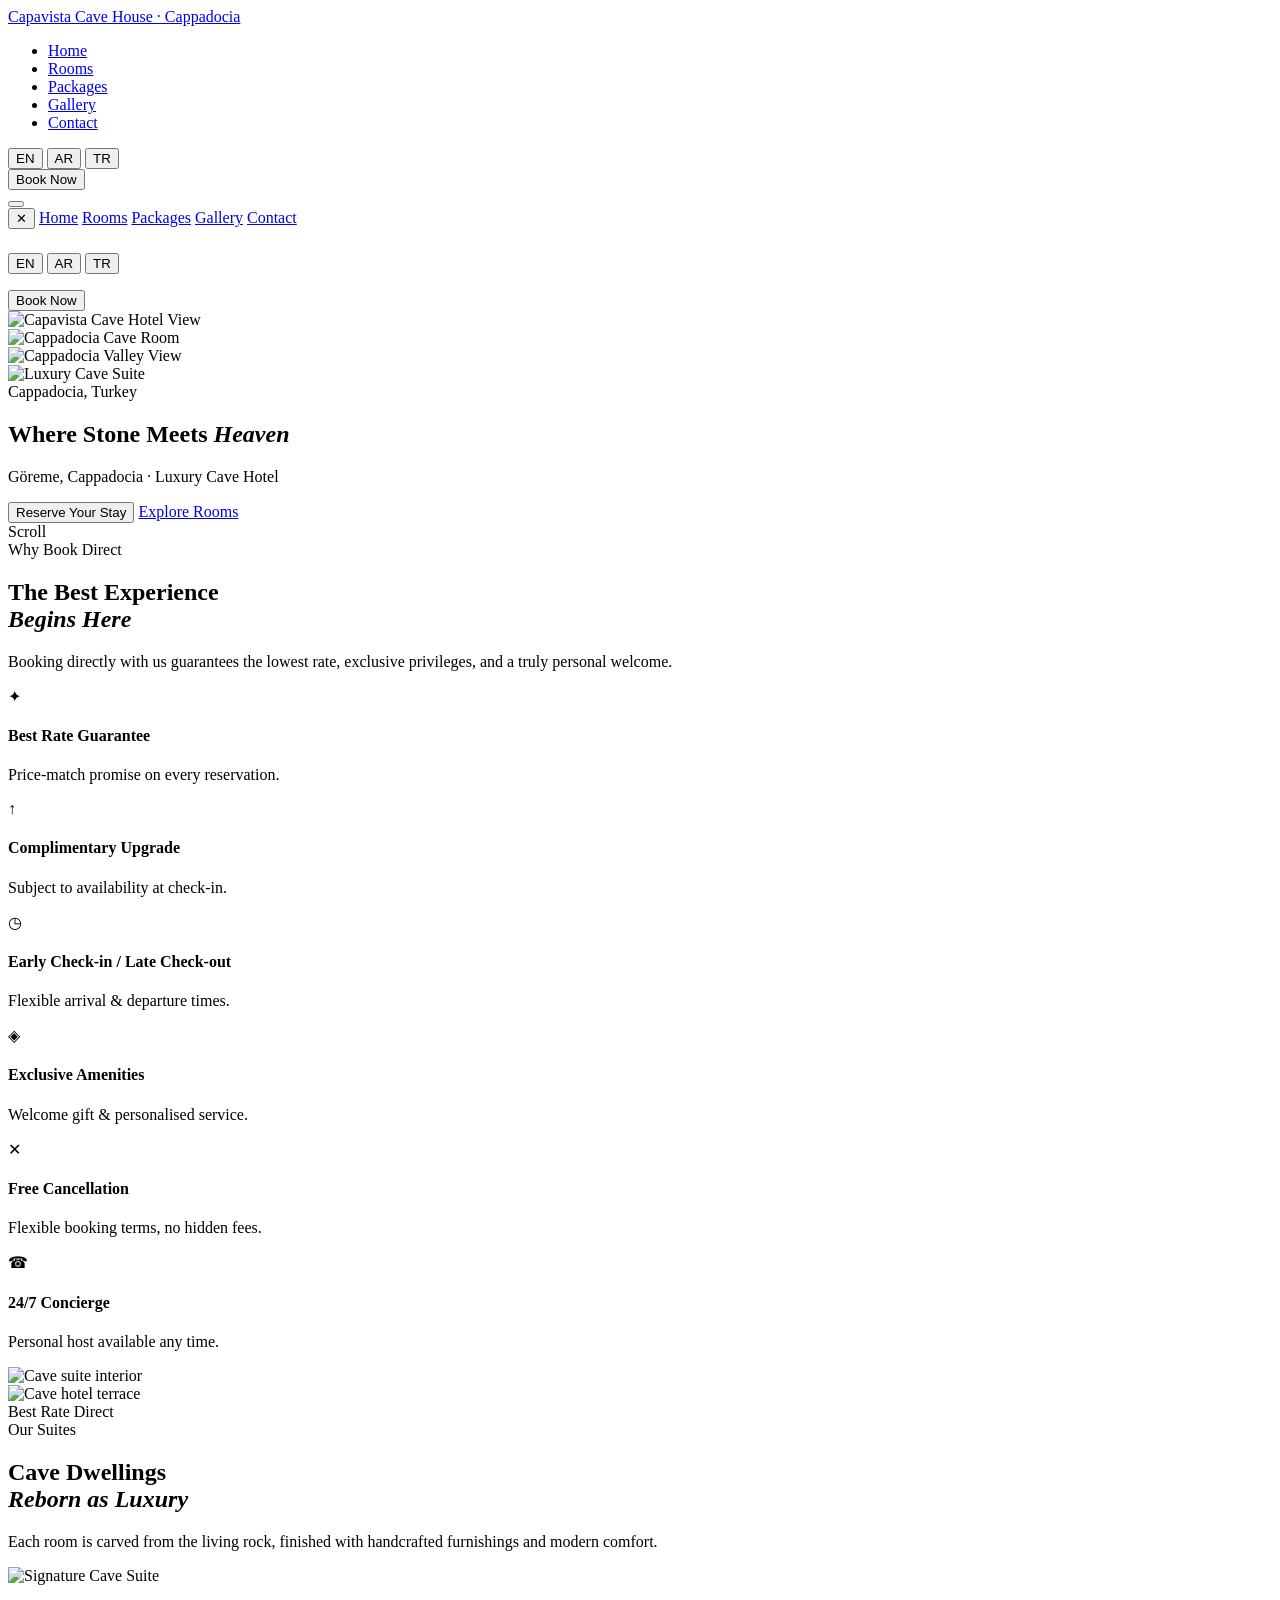
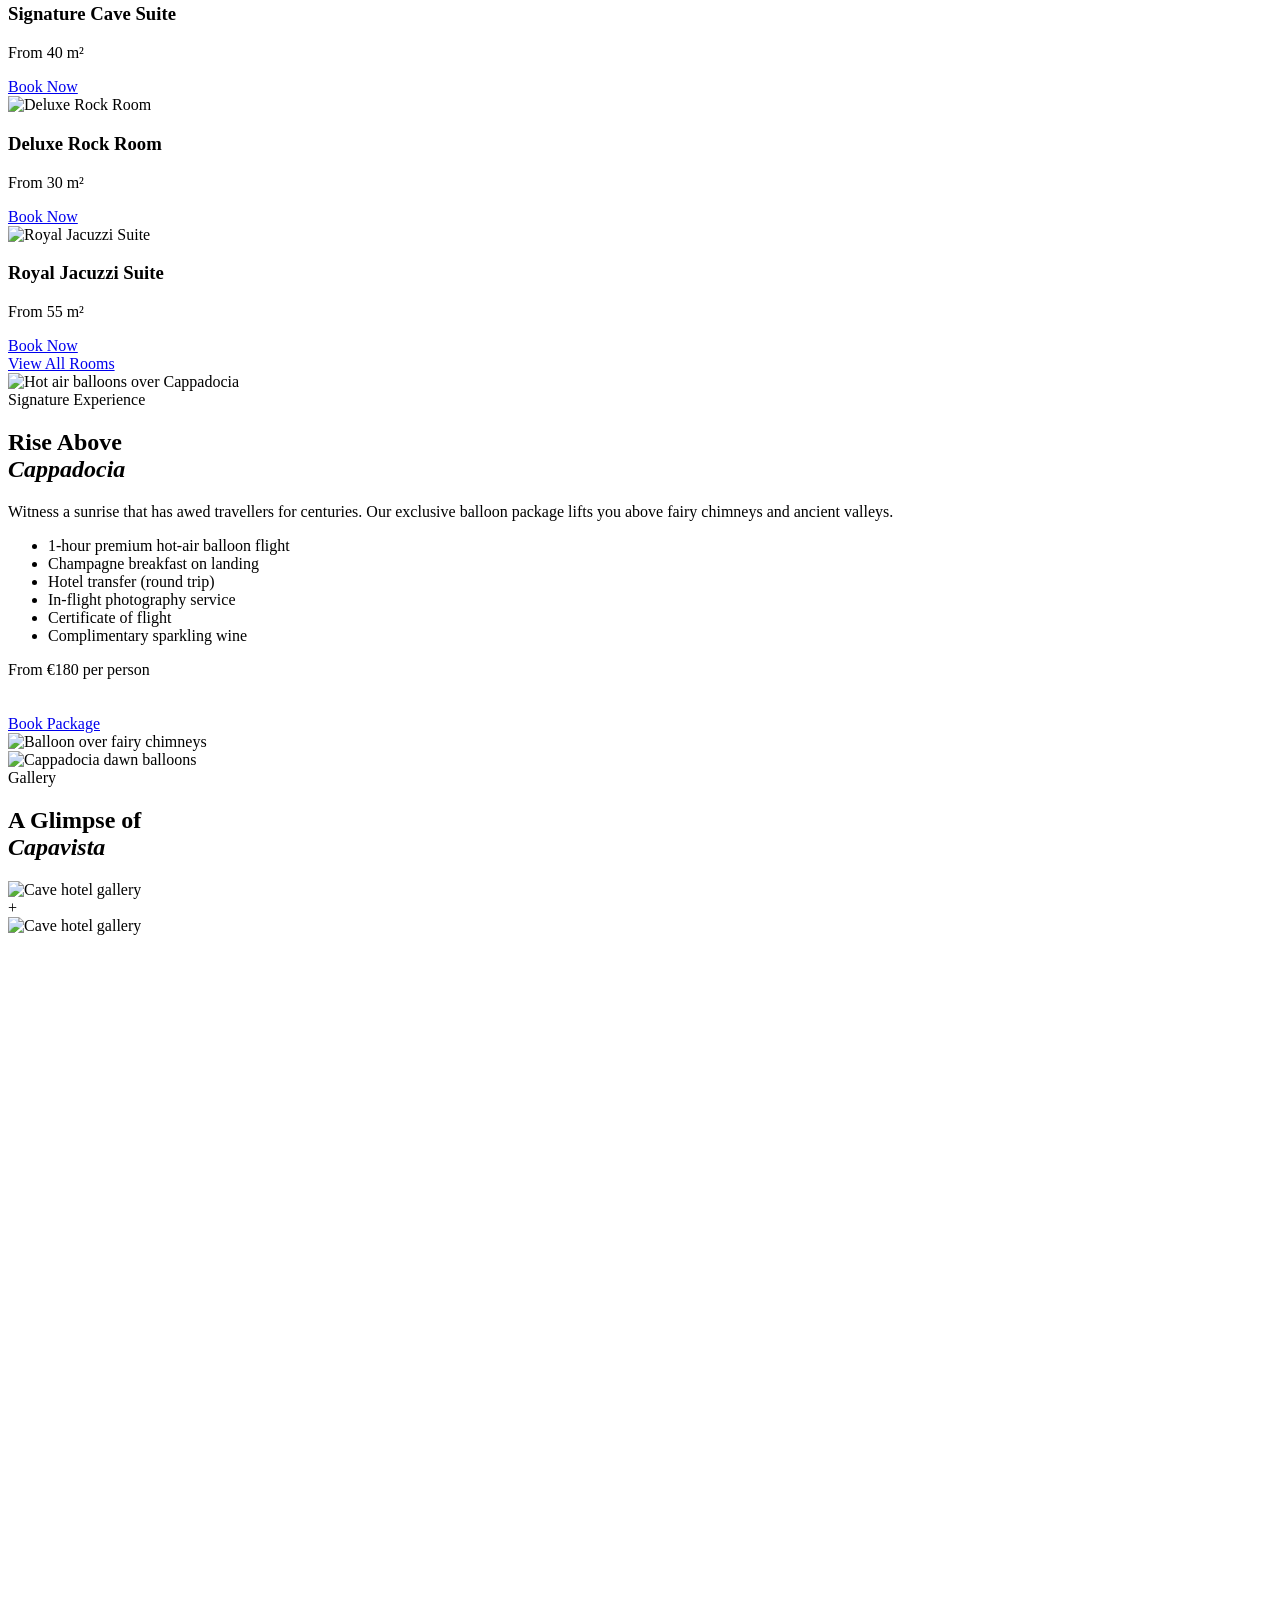
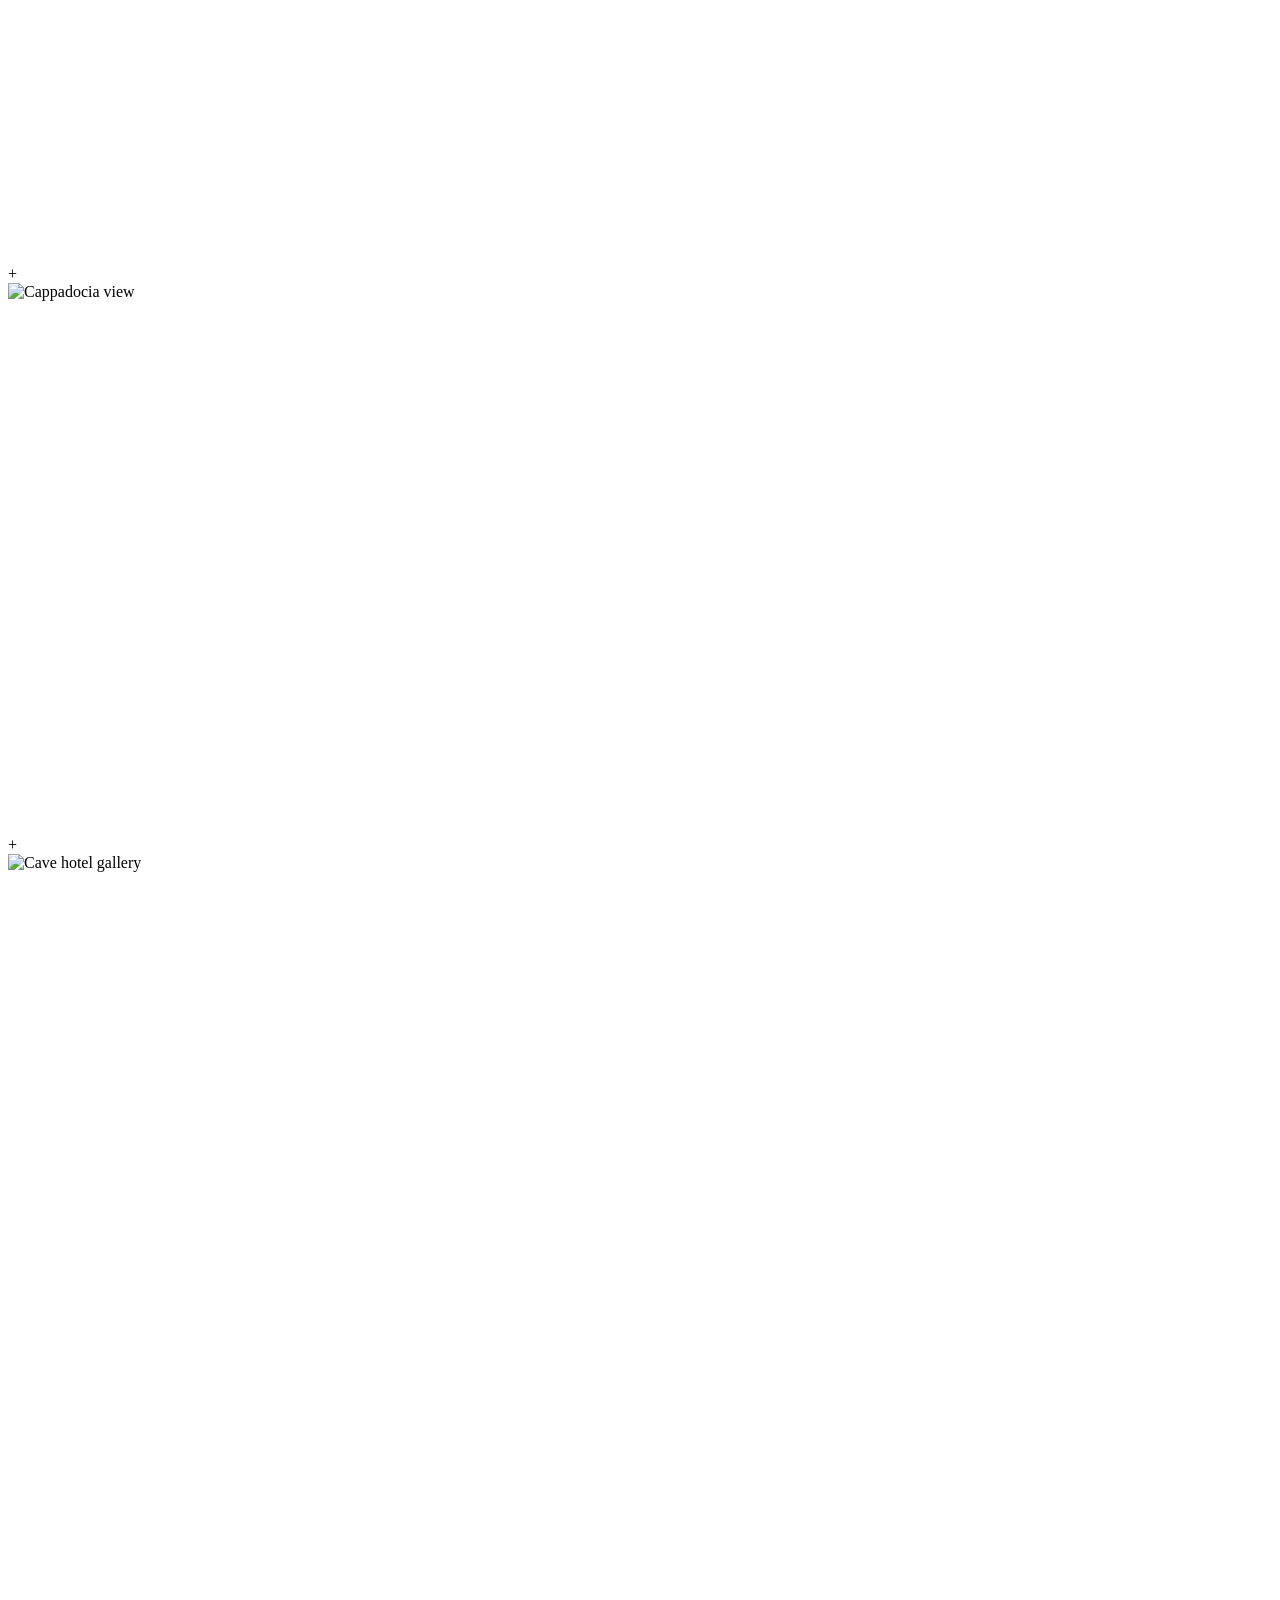
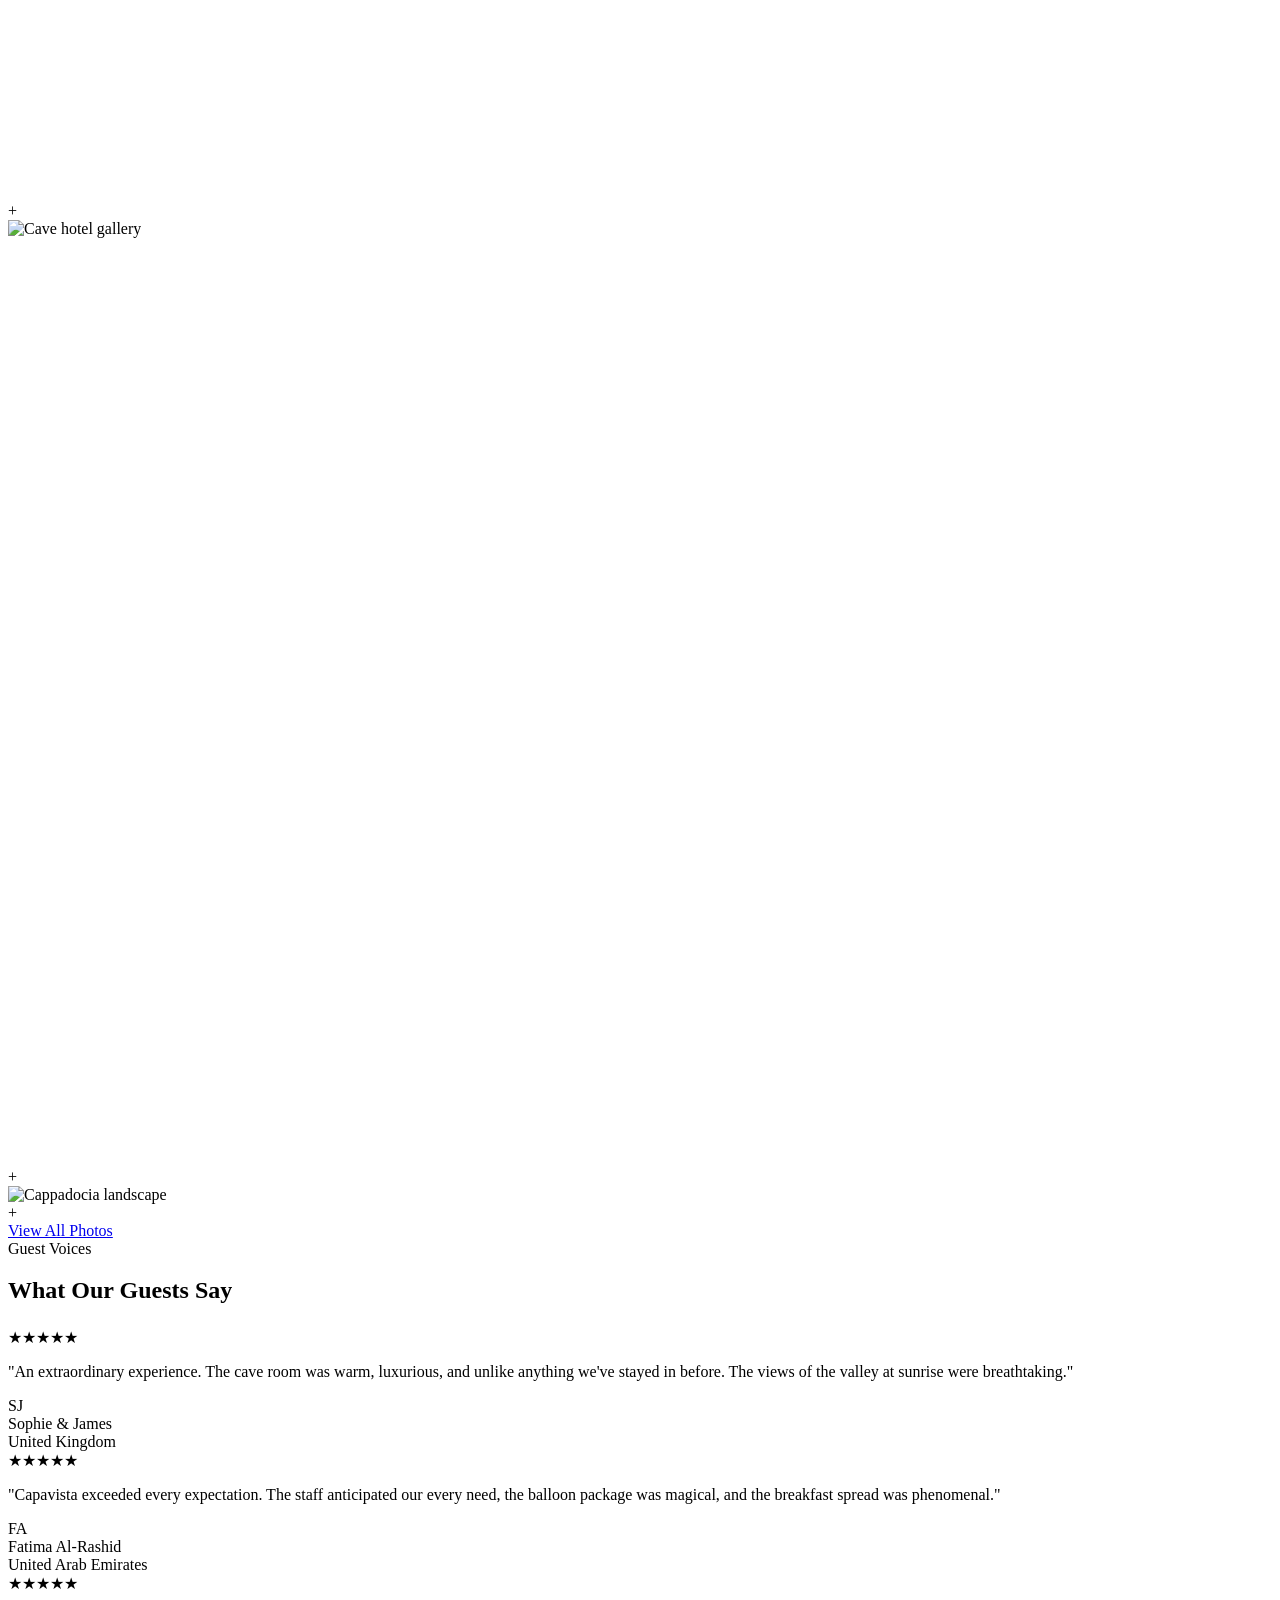
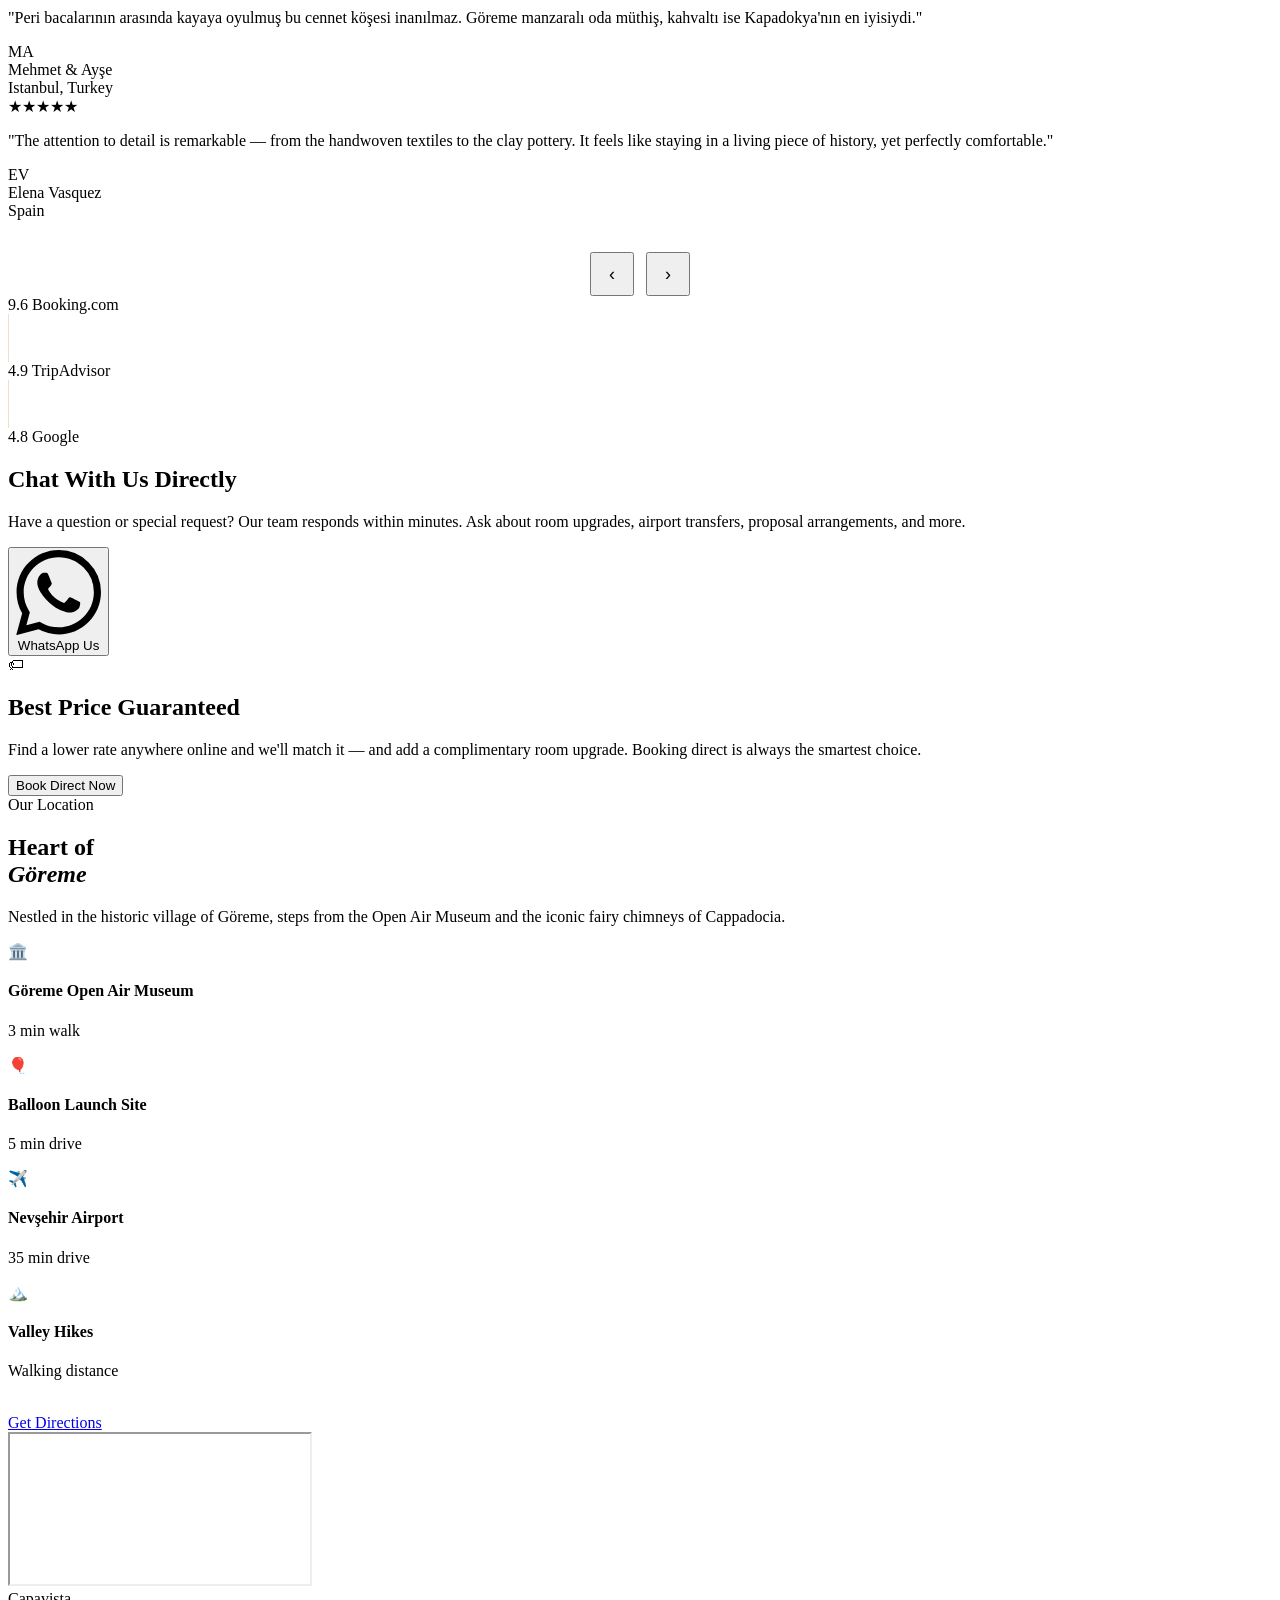
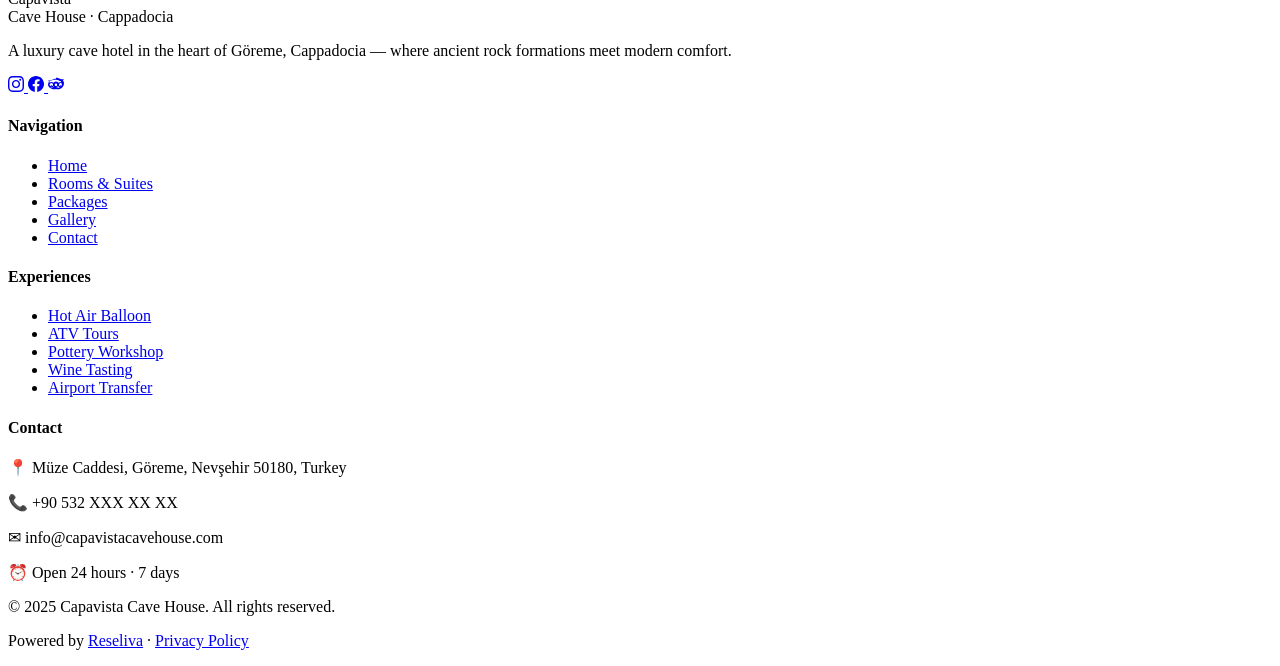
==== index.html @ 8956a9af "Add files via upload" ====
<!DOCTYPE html>
<html lang="en">
<head>
  <meta charset="UTF-8" />
  <meta name="viewport" content="width=device-width, initial-scale=1.0" />
  <title>Capavista Cave House — Luxury Cave Hotel in Cappadocia</title>
  <meta name="description" content="Capavista Cave House — A luxury boutique cave hotel in Göreme, Cappadocia. Carved from living rock, finished with elegance. Book direct for best rates." />
  <meta property="og:title" content="Capavista Cave House · Göreme, Cappadocia" />
  <meta property="og:description" content="Where ancient stone meets modern luxury. A boutique cave hotel in the heart of Göreme." />
  <meta property="og:image" content="../Capavista Cave House/38212770.jpeg" />
  <link rel="icon" type="image/jpeg" href="../Capavista Cave House/38212770.jpeg" />
  <link rel="stylesheet" href="css/style.css" />
  <link rel="preconnect" href="https://fonts.googleapis.com" />
  <link rel="preconnect" href="https://fonts.gstatic.com" crossorigin />
</head>
<body>

<!-- ══════════════════════════════════════════
     NAVIGATION
══════════════════════════════════════════ -->
<nav class="nav" id="mainNav">
  <div class="nav__inner">
    <a href="index.html" class="nav__logo">
      Capavista
      <span>Cave House · Cappadocia</span>
    </a>

    <ul class="nav__links">
      <li><a href="index.html" data-i18n="nav.home">Home</a></li>
      <li><a href="rooms.html" data-i18n="nav.rooms">Rooms</a></li>
      <li><a href="packages.html" data-i18n="nav.packages">Packages</a></li>
      <li><a href="gallery.html" data-i18n="nav.gallery">Gallery</a></li>
      <li><a href="contact.html" data-i18n="nav.contact">Contact</a></li>
    </ul>

    <div class="nav__right">
      <div class="lang-switcher">
        <button class="lang-btn active" data-lang="en">EN</button>
        <button class="lang-btn" data-lang="ar">AR</button>
        <button class="lang-btn" data-lang="tr">TR</button>
      </div>
      <button class="btn-book-nav js-book" data-i18n="nav.book">Book Now</button>
    </div>

    <button class="nav__hamburger" id="navHamburger" aria-label="Menu">
      <span></span><span></span><span></span>
    </button>
  </div>
</nav>

<!-- Mobile Menu -->
<div class="nav__mobile" id="mobileMenu">
  <button class="nav__mobile-close" id="mobileClose">✕</button>
  <a href="index.html" data-i18n="nav.home">Home</a>
  <a href="rooms.html" data-i18n="nav.rooms">Rooms</a>
  <a href="packages.html" data-i18n="nav.packages">Packages</a>
  <a href="gallery.html" data-i18n="nav.gallery">Gallery</a>
  <a href="contact.html" data-i18n="nav.contact">Contact</a>
  <div class="lang-switcher" style="margin-top:24px">
    <button class="lang-btn active" data-lang="en">EN</button>
    <button class="lang-btn" data-lang="ar">AR</button>
    <button class="lang-btn" data-lang="tr">TR</button>
  </div>
  <button class="btn-primary js-book" style="margin-top:16px" data-i18n="nav.book">Book Now</button>
</div>

<!-- ══════════════════════════════════════════
     HERO
══════════════════════════════════════════ -->
<section class="hero">
  <div class="hero__slides">
    <div class="hero__slide active">
      <img src="../Capavista Cave House/38212770.jpeg" alt="Capavista Cave Hotel View" loading="eager" />
    </div>
    <div class="hero__slide">
      <img src="../Capavista Cave House/0146b11c.jpeg" alt="Cappadocia Cave Room" loading="lazy" />
    </div>
    <div class="hero__slide">
      <img src="../Capavista Cave House/050c73dc.jpeg" alt="Cappadocia Valley View" loading="lazy" />
    </div>
    <div class="hero__slide">
      <img src="../Capavista Cave House/4b7d1951.jpeg" alt="Luxury Cave Suite" loading="lazy" />
    </div>
  </div>
  <div class="hero__overlay"></div>

  <div class="container">
    <div class="hero__content">
      <span class="hero__tag" data-i18n="hero.tag">Cappadocia, Turkey</span>
      <h1 class="hero__title">
        <span data-i18n="hero.title">Where Stone Meets</span>
        <em data-i18n="hero.titleItalic">Heaven</em>
      </h1>
      <p class="hero__sub" data-i18n="hero.sub">Göreme, Cappadocia · Luxury Cave Hotel</p>
      <div class="hero__cta">
        <button class="btn-primary js-book" data-i18n="hero.cta1">Reserve Your Stay</button>
        <a href="rooms.html" class="btn-secondary" data-i18n="hero.cta2">Explore Rooms</a>
      </div>
    </div>
  </div>

  <div class="hero__scroll">
    <div class="hero__scroll-line"></div>
    <span>Scroll</span>
  </div>

  <div class="hero__dots">
    <div class="hero__dot active"></div>
    <div class="hero__dot"></div>
    <div class="hero__dot"></div>
    <div class="hero__dot"></div>
  </div>
</section>

<!-- ══════════════════════════════════════════
     WHY BOOK DIRECT
══════════════════════════════════════════ -->
<section class="why-direct">
  <div class="container">
    <div class="why-direct__inner">
      <div class="why-direct__left reveal-left">
        <span class="section-tag" data-i18n="whyDirect.tag">Why Book Direct</span>
        <h2 class="section-title" style="color:var(--white)">
          The Best Experience<br><em>Begins Here</em>
        </h2>
        <div class="divider"></div>
        <p class="section-sub" data-i18n="whyDirect.sub">
          Booking directly with us guarantees the lowest rate, exclusive privileges, and a truly personal welcome.
        </p>
        <div class="why-direct__perks">
          <div class="perk">
            <div class="perk__icon">✦</div>
            <div class="perk__text">
              <h4 data-i18n="whyDirect.perks.0.title">Best Rate Guarantee</h4>
              <p data-i18n="whyDirect.perks.0.text">Price-match promise on every reservation.</p>
            </div>
          </div>
          <div class="perk">
            <div class="perk__icon">↑</div>
            <div class="perk__text">
              <h4 data-i18n="whyDirect.perks.1.title">Complimentary Upgrade</h4>
              <p data-i18n="whyDirect.perks.1.text">Subject to availability at check-in.</p>
            </div>
          </div>
          <div class="perk">
            <div class="perk__icon">◷</div>
            <div class="perk__text">
              <h4 data-i18n="whyDirect.perks.2.title">Early Check-in / Late Check-out</h4>
              <p data-i18n="whyDirect.perks.2.text">Flexible arrival &amp; departure times.</p>
            </div>
          </div>
          <div class="perk">
            <div class="perk__icon">◈</div>
            <div class="perk__text">
              <h4 data-i18n="whyDirect.perks.3.title">Exclusive Amenities</h4>
              <p data-i18n="whyDirect.perks.3.text">Welcome gift &amp; personalised service.</p>
            </div>
          </div>
          <div class="perk">
            <div class="perk__icon">✕</div>
            <div class="perk__text">
              <h4 data-i18n="whyDirect.perks.4.title">Free Cancellation</h4>
              <p data-i18n="whyDirect.perks.4.text">Flexible booking terms, no hidden fees.</p>
            </div>
          </div>
          <div class="perk">
            <div class="perk__icon">☎</div>
            <div class="perk__text">
              <h4 data-i18n="whyDirect.perks.5.title">24/7 Concierge</h4>
              <p data-i18n="whyDirect.perks.5.text">Personal host available any time.</p>
            </div>
          </div>
        </div>
      </div>

      <div class="why-direct__right reveal-right">
        <div class="why-direct__img-main">
          <img src="../Capavista Cave House/709e8e15.jpeg" alt="Cave suite interior" />
        </div>
        <div class="why-direct__img-accent">
          <img src="../Capavista Cave House/84a295ae.jpeg" alt="Cave hotel terrace" />
        </div>
        <div class="price-badge">
          <span class="price-badge__label">Best Rate</span>
          <span class="price-badge__value">Direct</span>
        </div>
      </div>
    </div>
  </div>
</section>

<!-- ══════════════════════════════════════════
     ROOMS PREVIEW
══════════════════════════════════════════ -->
<section class="rooms-preview">
  <div class="container">
    <div class="rooms-preview__head reveal">
      <span class="section-tag" data-i18n="roomsPreview.tag">Our Suites</span>
      <h2 class="section-title">Cave Dwellings<br><em>Reborn as Luxury</em></h2>
      <div class="divider"></div>
      <p class="section-sub" data-i18n="roomsPreview.sub">
        Each room is carved from the living rock, finished with handcrafted furnishings and modern comfort.
      </p>
    </div>

    <div class="rooms-grid reveal">
      <div class="room-card">
        <div class="room-card__img">
          <img src="../Capavista Cave House/7700fc00.jpeg" alt="Signature Cave Suite" loading="lazy" />
        </div>
        <div class="room-card__overlay">
          <div class="room-card__info">
            <h3 data-i18n="roomsPreview.rooms.0.name">Signature Cave Suite</h3>
            <p data-i18n="roomsPreview.rooms.0.size">From 40 m²</p>
            <a href="rooms.html" class="room-card__link" data-i18n="bookNow">Book Now</a>
          </div>
        </div>
      </div>
      <div class="room-card">
        <div class="room-card__img">
          <img src="../Capavista Cave House/cce5779d.jpeg" alt="Deluxe Rock Room" loading="lazy" />
        </div>
        <div class="room-card__overlay">
          <div class="room-card__info">
            <h3 data-i18n="roomsPreview.rooms.1.name">Deluxe Rock Room</h3>
            <p data-i18n="roomsPreview.rooms.1.size">From 30 m²</p>
            <a href="rooms.html" class="room-card__link" data-i18n="bookNow">Book Now</a>
          </div>
        </div>
      </div>
      <div class="room-card">
        <div class="room-card__img">
          <img src="../Capavista Cave House/fd2f7efc.jpeg" alt="Royal Jacuzzi Suite" loading="lazy" />
        </div>
        <div class="room-card__overlay">
          <div class="room-card__info">
            <h3 data-i18n="roomsPreview.rooms.2.name">Royal Jacuzzi Suite</h3>
            <p data-i18n="roomsPreview.rooms.2.size">From 55 m²</p>
            <a href="rooms.html" class="room-card__link" data-i18n="bookNow">Book Now</a>
          </div>
        </div>
      </div>
    </div>

    <div class="rooms-preview__cta reveal">
      <a href="rooms.html" class="btn-primary" data-i18n="roomsPreview.cta">View All Rooms</a>
    </div>
  </div>
</section>

<!-- ══════════════════════════════════════════
     BALLOON PACKAGE
══════════════════════════════════════════ -->
<section class="balloon-pkg">
  <div class="balloon-pkg__bg">
    <img src="../Capavista Cave House/f0808832.jpeg" alt="Hot air balloons over Cappadocia" loading="lazy" />
  </div>
  <div class="balloon-pkg__content" style="width:100%">
    <div class="container">
      <div class="balloon-pkg__inner">
        <div class="reveal-left">
          <span class="section-tag" data-i18n="balloon.tag">Signature Experience</span>
          <h2 class="section-title" style="color:var(--white)">
            Rise Above<br><em>Cappadocia</em>
          </h2>
          <div class="divider"></div>
          <p class="section-sub" data-i18n="balloon.sub">
            Witness a sunrise that has awed travellers for centuries. Our exclusive balloon package lifts you above fairy chimneys and ancient valleys.
          </p>
          <ul class="pkg-includes">
            <li data-i18n="balloon.includes.0">1-hour premium hot-air balloon flight</li>
            <li data-i18n="balloon.includes.1">Champagne breakfast on landing</li>
            <li data-i18n="balloon.includes.2">Hotel transfer (round trip)</li>
            <li data-i18n="balloon.includes.3">In-flight photography service</li>
            <li data-i18n="balloon.includes.4">Certificate of flight</li>
            <li data-i18n="balloon.includes.5">Complimentary sparkling wine</li>
          </ul>
          <div class="pkg-price-box">
            <span class="from" data-i18n="balloon.from">From</span>
            <span class="price" data-i18n="balloon.price">€180</span>
            <span class="per" data-i18n="balloon.per">per person</span>
          </div>
          <br/><br/>
          <a href="packages.html" class="btn-primary" data-i18n="balloon.cta">Book Package</a>
        </div>
        <div class="balloon-pkg__visual reveal-right">
          <div class="balloon-pkg__img1">
            <img src="../Capavista Cave House/cea7b03e.jpeg" alt="Balloon over fairy chimneys" loading="lazy" />
          </div>
          <div class="balloon-pkg__img2">
            <img src="../Capavista Cave House/fd1dbb4f.jpeg" alt="Cappadocia dawn balloons" loading="lazy" />
          </div>
        </div>
      </div>
    </div>
  </div>
</section>

<!-- ══════════════════════════════════════════
     GALLERY STRIP
══════════════════════════════════════════ -->
<section class="gallery-strip">
  <div class="container">
    <div class="gallery-strip__head reveal">
      <span class="section-tag">Gallery</span>
      <h2 class="section-title">A Glimpse of<br><em>Capavista</em></h2>
      <div class="divider"></div>
    </div>
    <div class="gallery-masonry reveal">
      <div class="gallery-item gallery-item--tall">
        <div class="gallery-item__img">
          <img src="../Capavista Cave House/0e905262.jpeg" alt="Cave hotel gallery" loading="lazy" />
        </div>
        <div class="gallery-item__overlay"><span>+</span></div>
      </div>
      <div class="gallery-item">
        <div class="gallery-item__img" style="aspect-ratio:4/3">
          <img src="../Capavista Cave House/125e4660.jpeg" alt="Cave hotel gallery" loading="lazy" />
        </div>
        <div class="gallery-item__overlay"><span>+</span></div>
      </div>
      <div class="gallery-item gallery-item--wide">
        <div class="gallery-item__img" style="aspect-ratio:16/7">
          <img src="../Capavista Cave House/4462f277.jpeg" alt="Cappadocia view" loading="lazy" />
        </div>
        <div class="gallery-item__overlay"><span>+</span></div>
      </div>
      <div class="gallery-item">
        <div class="gallery-item__img" style="aspect-ratio:4/3">
          <img src="../Capavista Cave House/d221a778.jpeg" alt="Cave hotel gallery" loading="lazy" />
        </div>
        <div class="gallery-item__overlay"><span>+</span></div>
      </div>
      <div class="gallery-item">
        <div class="gallery-item__img" style="aspect-ratio:4/3">
          <img src="../Capavista Cave House/b932e973.jpeg" alt="Cave hotel gallery" loading="lazy" />
        </div>
        <div class="gallery-item__overlay"><span>+</span></div>
      </div>
      <div class="gallery-item gallery-item--tall">
        <div class="gallery-item__img">
          <img src="../Capavista Cave House/e84ba126.jpeg" alt="Cappadocia landscape" loading="lazy" />
        </div>
        <div class="gallery-item__overlay"><span>+</span></div>
      </div>
    </div>
    <div class="gallery-strip__cta reveal">
      <a href="gallery.html" class="btn-primary" data-i18n="viewAll">View All Photos</a>
    </div>
  </div>
</section>

<!-- ══════════════════════════════════════════
     REVIEWS
══════════════════════════════════════════ -->
<section class="reviews">
  <div class="container">
    <div class="reviews__head reveal">
      <span class="section-tag" data-i18n="reviews.tag">Guest Voices</span>
      <h2 class="section-title" style="color:var(--white)" data-i18n="reviews.title">What Our Guests Say</h2>
      <div class="divider" style="margin:24px auto"></div>
    </div>

    <div class="reviews-slider">
      <div class="reviews-track">
        <div class="review-card">
          <div class="review-stars">
            <span>★</span><span>★</span><span>★</span><span>★</span><span>★</span>
          </div>
          <p class="review-text" data-i18n="reviews.items.0.text">
            "An extraordinary experience. The cave room was warm, luxurious, and unlike anything we've stayed in before. The views of the valley at sunrise were breathtaking."
          </p>
          <div class="review-author">
            <div class="review-author__avatar">SJ</div>
            <div>
              <div class="review-author__name" data-i18n="reviews.items.0.name">Sophie &amp; James</div>
              <div class="review-author__loc" data-i18n="reviews.items.0.location">United Kingdom</div>
            </div>
          </div>
        </div>
        <div class="review-card">
          <div class="review-stars">
            <span>★</span><span>★</span><span>★</span><span>★</span><span>★</span>
          </div>
          <p class="review-text" data-i18n="reviews.items.1.text">
            "Capavista exceeded every expectation. The staff anticipated our every need, the balloon package was magical, and the breakfast spread was phenomenal."
          </p>
          <div class="review-author">
            <div class="review-author__avatar">FA</div>
            <div>
              <div class="review-author__name" data-i18n="reviews.items.1.name">Fatima Al-Rashid</div>
              <div class="review-author__loc" data-i18n="reviews.items.1.location">United Arab Emirates</div>
            </div>
          </div>
        </div>
        <div class="review-card">
          <div class="review-stars">
            <span>★</span><span>★</span><span>★</span><span>★</span><span>★</span>
          </div>
          <p class="review-text" data-i18n="reviews.items.2.text">
            "Peri bacalarının arasında kayaya oyulmuş bu cennet köşesi inanılmaz. Göreme manzaralı oda müthiş, kahvaltı ise Kapadokya'nın en iyisiydi."
          </p>
          <div class="review-author">
            <div class="review-author__avatar">MA</div>
            <div>
              <div class="review-author__name" data-i18n="reviews.items.2.name">Mehmet &amp; Ayşe</div>
              <div class="review-author__loc" data-i18n="reviews.items.2.location">Istanbul, Turkey</div>
            </div>
          </div>
        </div>
        <div class="review-card">
          <div class="review-stars">
            <span>★</span><span>★</span><span>★</span><span>★</span><span>★</span>
          </div>
          <p class="review-text" data-i18n="reviews.items.3.text">
            "The attention to detail is remarkable — from the handwoven textiles to the clay pottery. It feels like staying in a living piece of history, yet perfectly comfortable."
          </p>
          <div class="review-author">
            <div class="review-author__avatar">EV</div>
            <div>
              <div class="review-author__name" data-i18n="reviews.items.3.name">Elena Vasquez</div>
              <div class="review-author__loc" data-i18n="reviews.items.3.location">Spain</div>
            </div>
          </div>
        </div>
      </div>
    </div>

    <div style="display:flex;justify-content:center;gap:12px;margin-top:32px">
      <button class="reviews-prev btn-secondary" style="width:44px;height:44px;padding:0;display:flex;align-items:center;justify-content:center;font-size:18px;">‹</button>
      <button class="reviews-next btn-secondary" style="width:44px;height:44px;padding:0;display:flex;align-items:center;justify-content:center;font-size:18px;">›</button>
    </div>

    <div class="reviews__platform reveal">
      <div class="platform-score">
        <span class="score" data-i18n="reviews.scores.0.score">9.6</span>
        <span class="label" data-i18n="reviews.scores.0.label">Booking.com</span>
      </div>
      <div style="width:1px;height:48px;background:rgba(196,150,90,0.3)"></div>
      <div class="platform-score">
        <span class="score" data-i18n="reviews.scores.1.score">4.9</span>
        <span class="label" data-i18n="reviews.scores.1.label">TripAdvisor</span>
      </div>
      <div style="width:1px;height:48px;background:rgba(196,150,90,0.3)"></div>
      <div class="platform-score">
        <span class="score" data-i18n="reviews.scores.2.score">4.8</span>
        <span class="label" data-i18n="reviews.scores.2.label">Google</span>
      </div>
    </div>
  </div>
</section>

<!-- ══════════════════════════════════════════
     WHATSAPP CTA
══════════════════════════════════════════ -->
<section class="whatsapp-cta">
  <div class="container">
    <div class="whatsapp-cta__inner">
      <div class="whatsapp-cta__left reveal-left">
        <h2 data-i18n="whatsapp.title">Chat With Us Directly</h2>
        <p data-i18n="whatsapp.sub">Have a question or special request? Our team responds within minutes. Ask about room upgrades, airport transfers, proposal arrangements, and more.</p>
      </div>
      <button class="btn-whatsapp js-whatsapp reveal-right" data-i18n="whatsapp.cta">
        <svg viewBox="0 0 24 24" xmlns="http://www.w3.org/2000/svg"><path d="M17.472 14.382c-.297-.149-1.758-.867-2.03-.967-.273-.099-.471-.148-.67.15-.197.297-.767.966-.94 1.164-.173.199-.347.223-.644.075-.297-.15-1.255-.463-2.39-1.475-.883-.788-1.48-1.761-1.653-2.059-.173-.297-.018-.458.13-.606.134-.133.298-.347.446-.52.149-.174.198-.298.298-.497.099-.198.05-.371-.025-.52-.075-.149-.669-1.612-.916-2.207-.242-.579-.487-.5-.669-.51-.173-.008-.371-.01-.57-.01-.198 0-.52.074-.792.372-.272.297-1.04 1.016-1.04 2.479 0 1.462 1.065 2.875 1.213 3.074.149.198 2.096 3.2 5.077 4.487.709.306 1.262.489 1.694.625.712.227 1.36.195 1.871.118.571-.085 1.758-.719 2.006-1.413.248-.694.248-1.289.173-1.413-.074-.124-.272-.198-.57-.347m-5.421 7.403h-.004a9.87 9.87 0 01-5.031-1.378l-.361-.214-3.741.982.998-3.648-.235-.374a9.86 9.86 0 01-1.51-5.26c.001-5.45 4.436-9.884 9.888-9.884 2.64 0 5.122 1.03 6.988 2.898a9.825 9.825 0 012.893 6.994c-.003 5.45-4.437 9.884-9.885 9.884m8.413-18.297A11.815 11.815 0 0012.05 0C5.495 0 .16 5.335.157 11.892c0 2.096.547 4.142 1.588 5.945L.057 24l6.305-1.654a11.882 11.882 0 005.683 1.448h.005c6.554 0 11.89-5.335 11.893-11.893a11.821 11.821 0 00-3.48-8.413Z"/></svg>
        WhatsApp Us
      </button>
    </div>
  </div>
</section>

<!-- ══════════════════════════════════════════
     BEST PRICE GUARANTEE
══════════════════════════════════════════ -->
<section class="best-price">
  <div class="container">
    <div class="best-price__inner reveal">
      <div class="best-price__icon">🏷</div>
      <div class="best-price__text">
        <h2 data-i18n="bestPrice.title">Best Price Guaranteed</h2>
        <p data-i18n="bestPrice.sub">Find a lower rate anywhere online and we'll match it — and add a complimentary room upgrade. Booking direct is always the smartest choice.</p>
      </div>
      <div class="best-price__cta">
        <button class="btn-primary js-book" data-i18n="bestPrice.cta">Book Direct Now</button>
      </div>
    </div>
  </div>
</section>

<!-- ══════════════════════════════════════════
     LOCATION
══════════════════════════════════════════ -->
<section class="location-section">
  <div class="container">
    <div class="location-section__inner">
      <div class="reveal-left">
        <span class="section-tag" data-i18n="location.tag">Our Location</span>
        <h2 class="section-title">Heart of<br><em>Göreme</em></h2>
        <div class="divider"></div>
        <p class="section-sub" data-i18n="location.sub">
          Nestled in the historic village of Göreme, steps from the Open Air Museum and the iconic fairy chimneys of Cappadocia.
        </p>
        <div class="location-features">
          <div class="loc-feat">
            <span class="loc-feat__icon">🏛️</span>
            <div>
              <h4 data-i18n="location.features.0.title">Göreme Open Air Museum</h4>
              <p data-i18n="location.features.0.text">3 min walk</p>
            </div>
          </div>
          <div class="loc-feat">
            <span class="loc-feat__icon">🎈</span>
            <div>
              <h4 data-i18n="location.features.1.title">Balloon Launch Site</h4>
              <p data-i18n="location.features.1.text">5 min drive</p>
            </div>
          </div>
          <div class="loc-feat">
            <span class="loc-feat__icon">✈️</span>
            <div>
              <h4 data-i18n="location.features.2.title">Nevşehir Airport</h4>
              <p data-i18n="location.features.2.text">35 min drive</p>
            </div>
          </div>
          <div class="loc-feat">
            <span class="loc-feat__icon">🏔️</span>
            <div>
              <h4 data-i18n="location.features.3.title">Valley Hikes</h4>
              <p data-i18n="location.features.3.text">Walking distance</p>
            </div>
          </div>
        </div>
        <br/>
        <a href="contact.html" class="btn-primary" data-i18n="learnMore">Get Directions</a>
      </div>

      <div class="location-map reveal-right">
        <iframe
          src="https://www.google.com/maps/embed?pb=!1m18!1m12!1m3!1d3136.8!2d34.834!3d38.642!2m3!1f0!2f0!3f0!3m2!1i1024!2i768!4f13.1!3m3!1m2!1s0x14d0596e6f0c9e7f%3A0x3c75f55b0d79a6c6!2sGoreme%2C%20Nevsehir%2C%20Turkey!5e0!3m2!1sen!2s!4v1700000000000"
          title="Capavista Cave House location"
          allowfullscreen
          loading="lazy"
          referrerpolicy="no-referrer-when-downgrade">
        </iframe>
      </div>
    </div>
  </div>
</section>

<!-- ══════════════════════════════════════════
     FOOTER
══════════════════════════════════════════ -->
<footer class="footer">
  <div class="container">
    <div class="footer__grid">
      <div class="footer__brand">
        <div class="logo-text">Capavista</div>
        <div class="logo-sub">Cave House · Cappadocia</div>
        <p data-i18n="footer.desc">A luxury cave hotel in the heart of Göreme, Cappadocia — where ancient rock formations meet modern comfort.</p>
        <div class="social-links">
          <a class="social-link" href="#" aria-label="Instagram">
            <svg width="16" height="16" viewBox="0 0 24 24" fill="currentColor"><path d="M12 2.163c3.204 0 3.584.012 4.85.07 3.252.148 4.771 1.691 4.919 4.919.058 1.265.069 1.645.069 4.849 0 3.205-.012 3.584-.069 4.849-.149 3.225-1.664 4.771-4.919 4.919-1.266.058-1.644.07-4.85.07-3.204 0-3.584-.012-4.849-.07-3.26-.149-4.771-1.699-4.919-4.92-.058-1.265-.07-1.644-.07-4.849 0-3.204.013-3.583.07-4.849.149-3.227 1.664-4.771 4.919-4.919 1.266-.057 1.645-.069 4.849-.069zm0-2.163c-3.259 0-3.667.014-4.947.072-4.358.2-6.78 2.618-6.98 6.98-.059 1.281-.073 1.689-.073 4.948 0 3.259.014 3.668.072 4.948.2 4.358 2.618 6.78 6.98 6.98 1.281.058 1.689.072 4.948.072 3.259 0 3.668-.014 4.948-.072 4.354-.2 6.782-2.618 6.979-6.98.059-1.28.073-1.689.073-4.948 0-3.259-.014-3.667-.072-4.947-.196-4.354-2.617-6.78-6.979-6.98-1.281-.059-1.69-.073-4.949-.073zm0 5.838c-3.403 0-6.162 2.759-6.162 6.162s2.759 6.163 6.162 6.163 6.162-2.759 6.162-6.163c0-3.403-2.759-6.162-6.162-6.162zm0 10.162c-2.209 0-4-1.79-4-4 0-2.209 1.791-4 4-4s4 1.791 4 4c0 2.21-1.791 4-4 4zm6.406-11.845c-.796 0-1.441.645-1.441 1.44s.645 1.44 1.441 1.44c.795 0 1.439-.645 1.439-1.44s-.644-1.44-1.439-1.44z"/></svg>
          </a>
          <a class="social-link" href="#" aria-label="Facebook">
            <svg width="16" height="16" viewBox="0 0 24 24" fill="currentColor"><path d="M24 12.073c0-6.627-5.373-12-12-12s-12 5.373-12 12c0 5.99 4.388 10.954 10.125 11.854v-8.385H7.078v-3.47h3.047V9.43c0-3.007 1.792-4.669 4.533-4.669 1.312 0 2.686.235 2.686.235v2.953H15.83c-1.491 0-1.956.925-1.956 1.874v2.25h3.328l-.532 3.47h-2.796v8.385C19.612 23.027 24 18.062 24 12.073z"/></svg>
          </a>
          <a class="social-link" href="#" aria-label="TripAdvisor">
            <svg width="16" height="16" viewBox="0 0 24 24" fill="currentColor"><path d="M12.006 4.295c-2.67 0-5.338.784-7.645 2.353H0l1.586 1.823c-.96 1.154-1.587 2.62-1.587 4.235C0 16.006 3.994 20 8.994 20c2.34 0 4.47-.877 6.08-2.31L12 20l-3.074-2.31C10.536 19.123 12.666 20 15.006 20c5 0 8.994-3.994 8.994-8.994 0-1.615-.627-3.081-1.586-4.235L24 4.948h-4.361c-2.307-1.57-4.975-2.353-7.633-2.353zm-.012 1.474c1.779 0 3.56.44 5.178 1.325l.41.23h2.72l-.96 1.1-.447.516.564.45c.84.674 1.342 1.668 1.342 2.816 0 2.94-2.393 5.332-5.332 5.332a5.327 5.327 0 01-4.25-2.12l-.77-1.04-.77 1.04a5.323 5.323 0 01-4.249 2.12C3.393 17.538 1 15.145 1 12.206c0-1.148.502-2.142 1.342-2.817l.564-.45-.447-.515-.96-1.1h2.72l.41-.23c1.618-.886 3.399-1.325 5.178-1.325zm-.01 2.388a4.044 4.044 0 00-4.044 4.044 4.044 4.044 0 004.044 4.044 4.044 4.044 0 004.044-4.044 4.044 4.044 0 00-4.044-4.044zm-6.988.785a4.04 4.04 0 00-4.04 4.044 4.04 4.04 0 004.04 4.04 4.04 4.04 0 004.04-4.04 4.04 4.04 0 00-4.04-4.044zm13.976 0a4.04 4.04 0 00-4.04 4.044 4.04 4.04 0 004.04 4.04 4.04 4.04 0 004.04-4.04 4.04 4.04 0 00-4.04-4.044zm-13.976 1.48a2.56 2.56 0 012.56 2.564 2.56 2.56 0 01-2.56 2.559 2.56 2.56 0 01-2.56-2.56 2.56 2.56 0 012.56-2.563zm13.976 0a2.56 2.56 0 012.56 2.564 2.56 2.56 0 01-2.56 2.559 2.56 2.56 0 01-2.56-2.56 2.56 2.56 0 012.56-2.563zm-6.988.66a1.9 1.9 0 011.9 1.903 1.9 1.9 0 01-1.9 1.9 1.9 1.9 0 01-1.9-1.9 1.9 1.9 0 011.9-1.902zM5.006 13.73a1.08 1.08 0 011.08 1.08 1.08 1.08 0 01-1.08 1.08A1.08 1.08 0 013.926 14.81a1.08 1.08 0 011.08-1.08zm13.976 0a1.08 1.08 0 011.08 1.08 1.08 1.08 0 01-1.08 1.08 1.08 1.08 0 01-1.08-1.08 1.08 1.08 0 011.08-1.08z"/></svg>
          </a>
        </div>
      </div>

      <div class="footer__col">
        <h4>Navigation</h4>
        <ul>
          <li><a href="index.html" data-i18n="footer.links.0">Home</a></li>
          <li><a href="rooms.html" data-i18n="footer.links.1">Rooms &amp; Suites</a></li>
          <li><a href="packages.html" data-i18n="footer.links.2">Packages</a></li>
          <li><a href="gallery.html" data-i18n="footer.links.3">Gallery</a></li>
          <li><a href="contact.html" data-i18n="footer.links.4">Contact</a></li>
        </ul>
      </div>

      <div class="footer__col">
        <h4>Experiences</h4>
        <ul>
          <li><a href="packages.html" data-i18n="footer.services.0">Hot Air Balloon</a></li>
          <li><a href="packages.html" data-i18n="footer.services.1">ATV Tours</a></li>
          <li><a href="packages.html" data-i18n="footer.services.2">Pottery Workshop</a></li>
          <li><a href="packages.html" data-i18n="footer.services.3">Wine Tasting</a></li>
          <li><a href="contact.html" data-i18n="footer.services.4">Airport Transfer</a></li>
        </ul>
      </div>

      <div class="footer__col footer__contact">
        <h4>Contact</h4>
        <p>
          <span>📍</span>
          <span data-i18n="footer.contact.address">Müze Caddesi, Göreme, Nevşehir 50180, Turkey</span>
        </p>
        <p>
          <span>📞</span>
          <span data-i18n="footer.contact.phone">+90 532 XXX XX XX</span>
        </p>
        <p>
          <span>✉</span>
          <span data-i18n="footer.contact.email">info@capavistacavehouse.com</span>
        </p>
        <p>
          <span>⏰</span>
          <span data-i18n="footer.contact.hours">Open 24 hours · 7 days</span>
        </p>
      </div>
    </div>

    <div class="footer__bottom">
      <p data-i18n="footer.copy">© 2025 Capavista Cave House. All rights reserved.</p>
      <p>Powered by <a href="#">Reseliva</a> · <a href="#">Privacy Policy</a></p>
    </div>
  </div>
</footer>

<script src="js/i18n.js"></script>
<script src="js/main.js"></script>
</body>
</html>
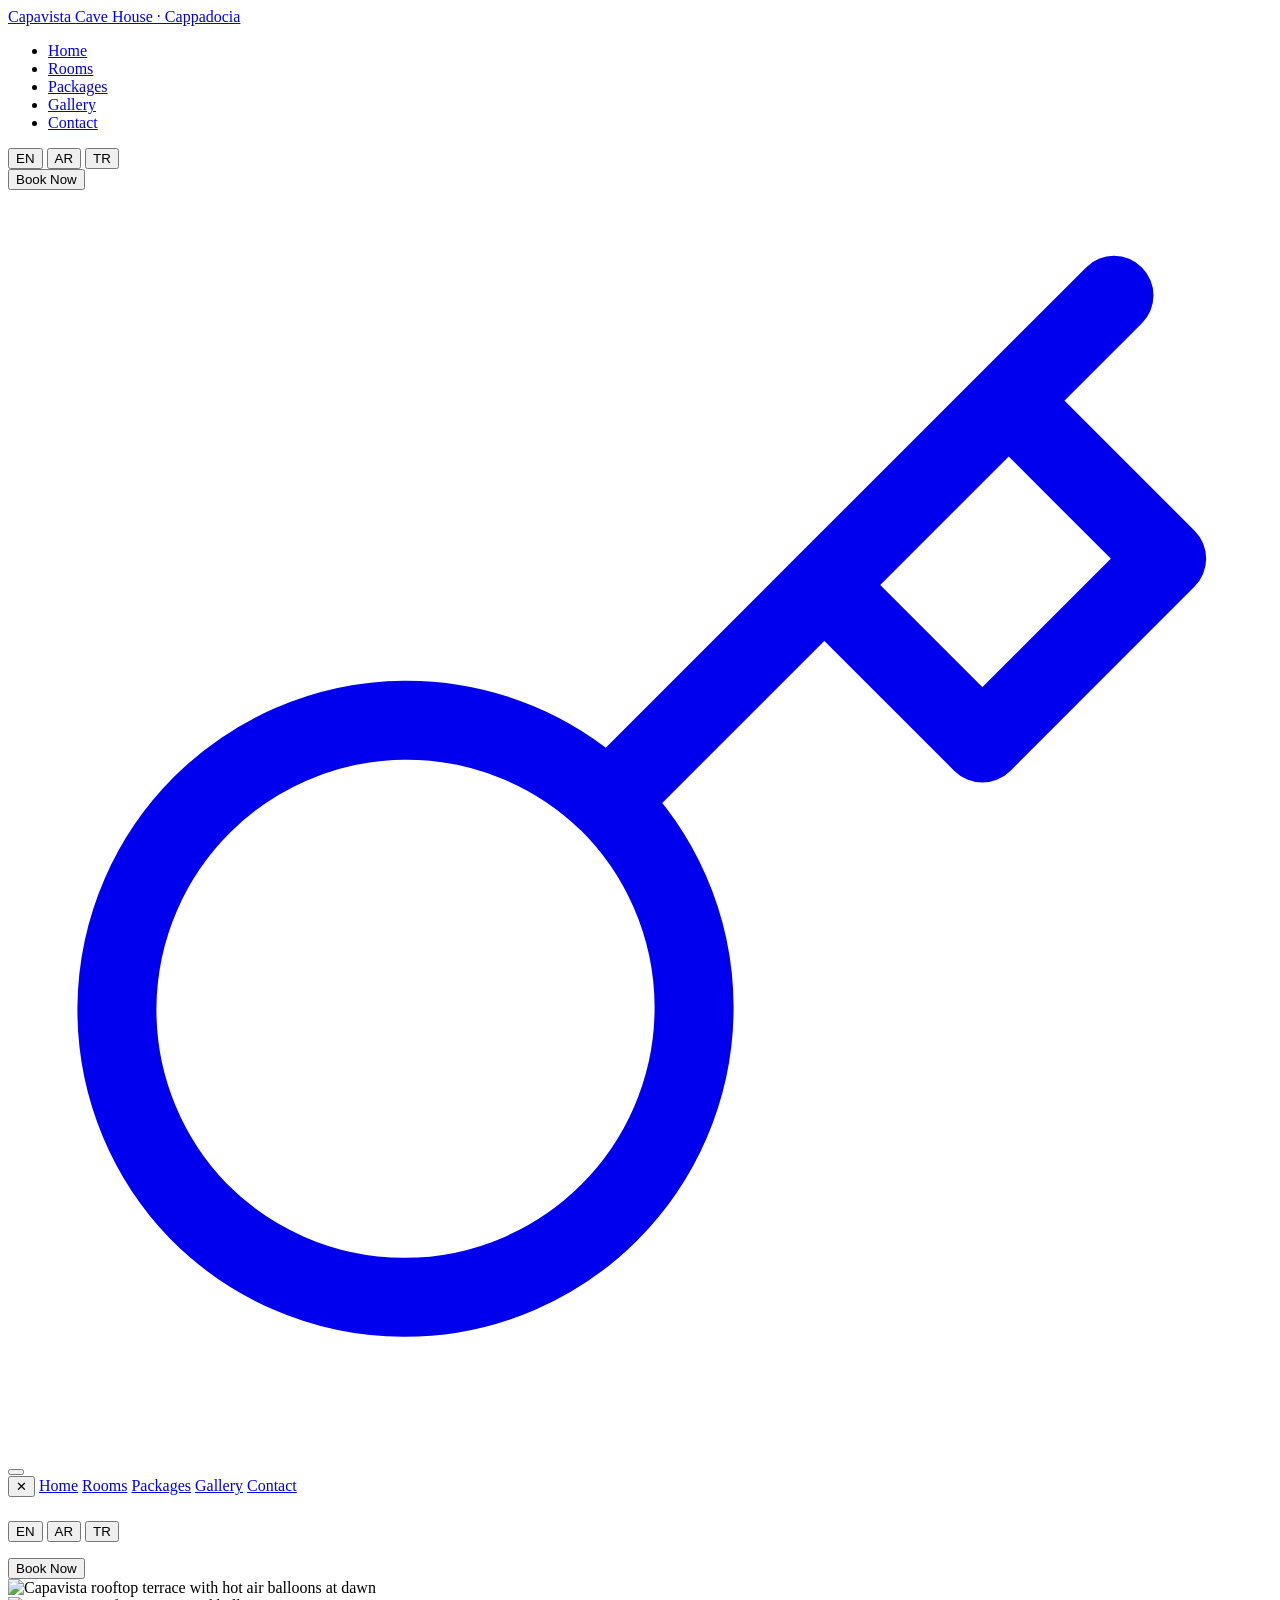
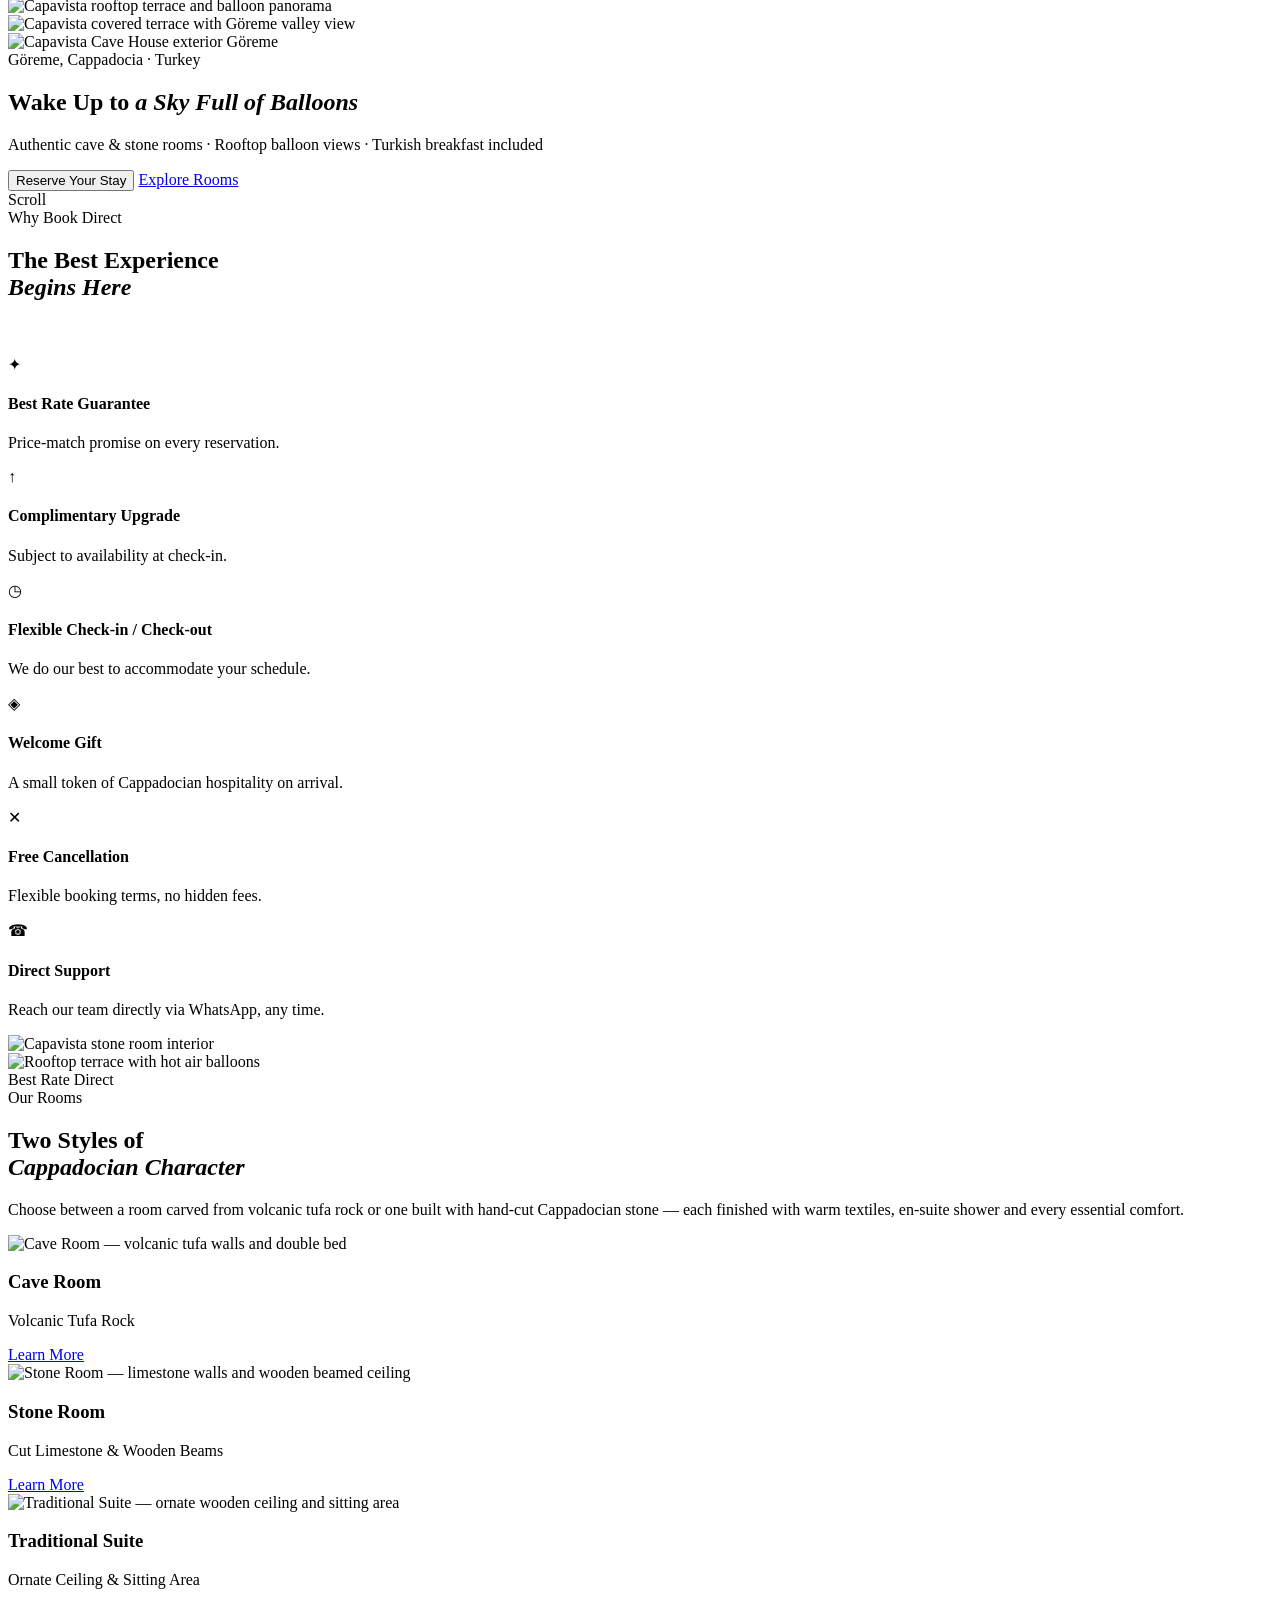
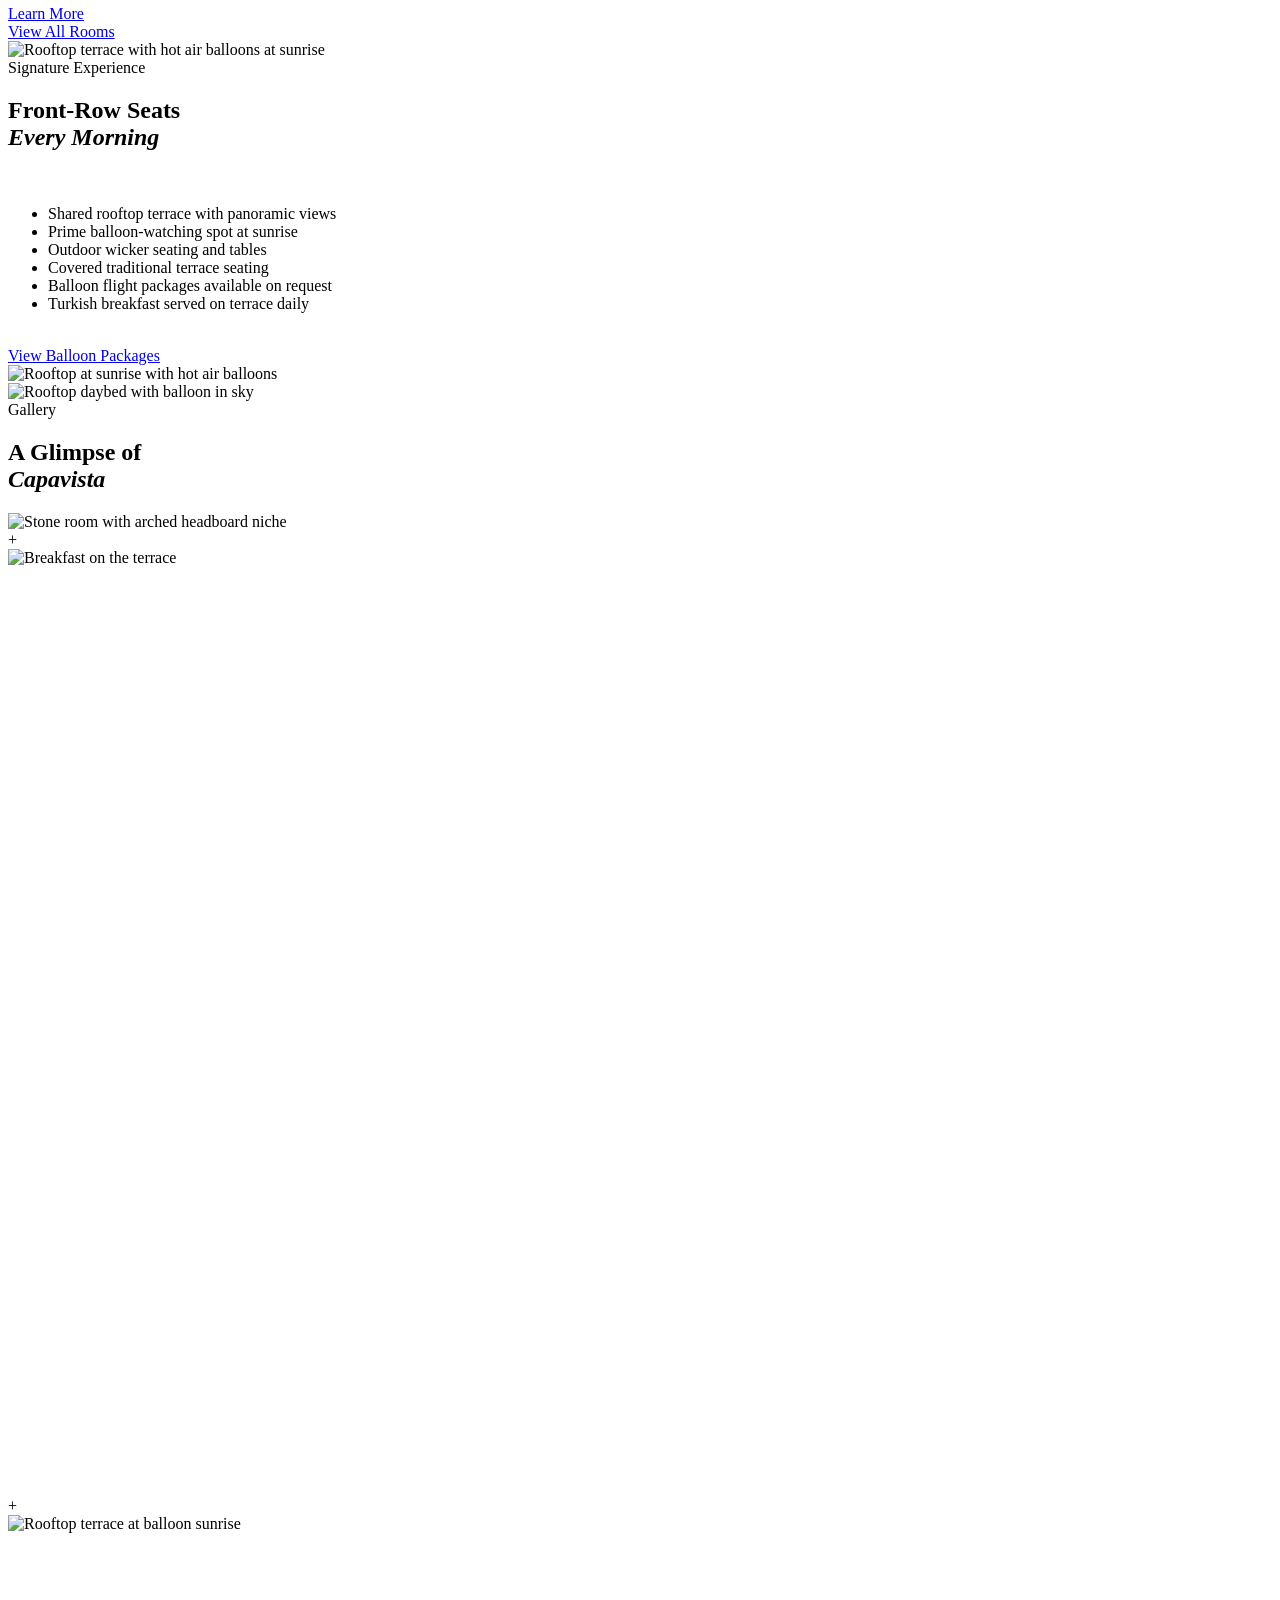
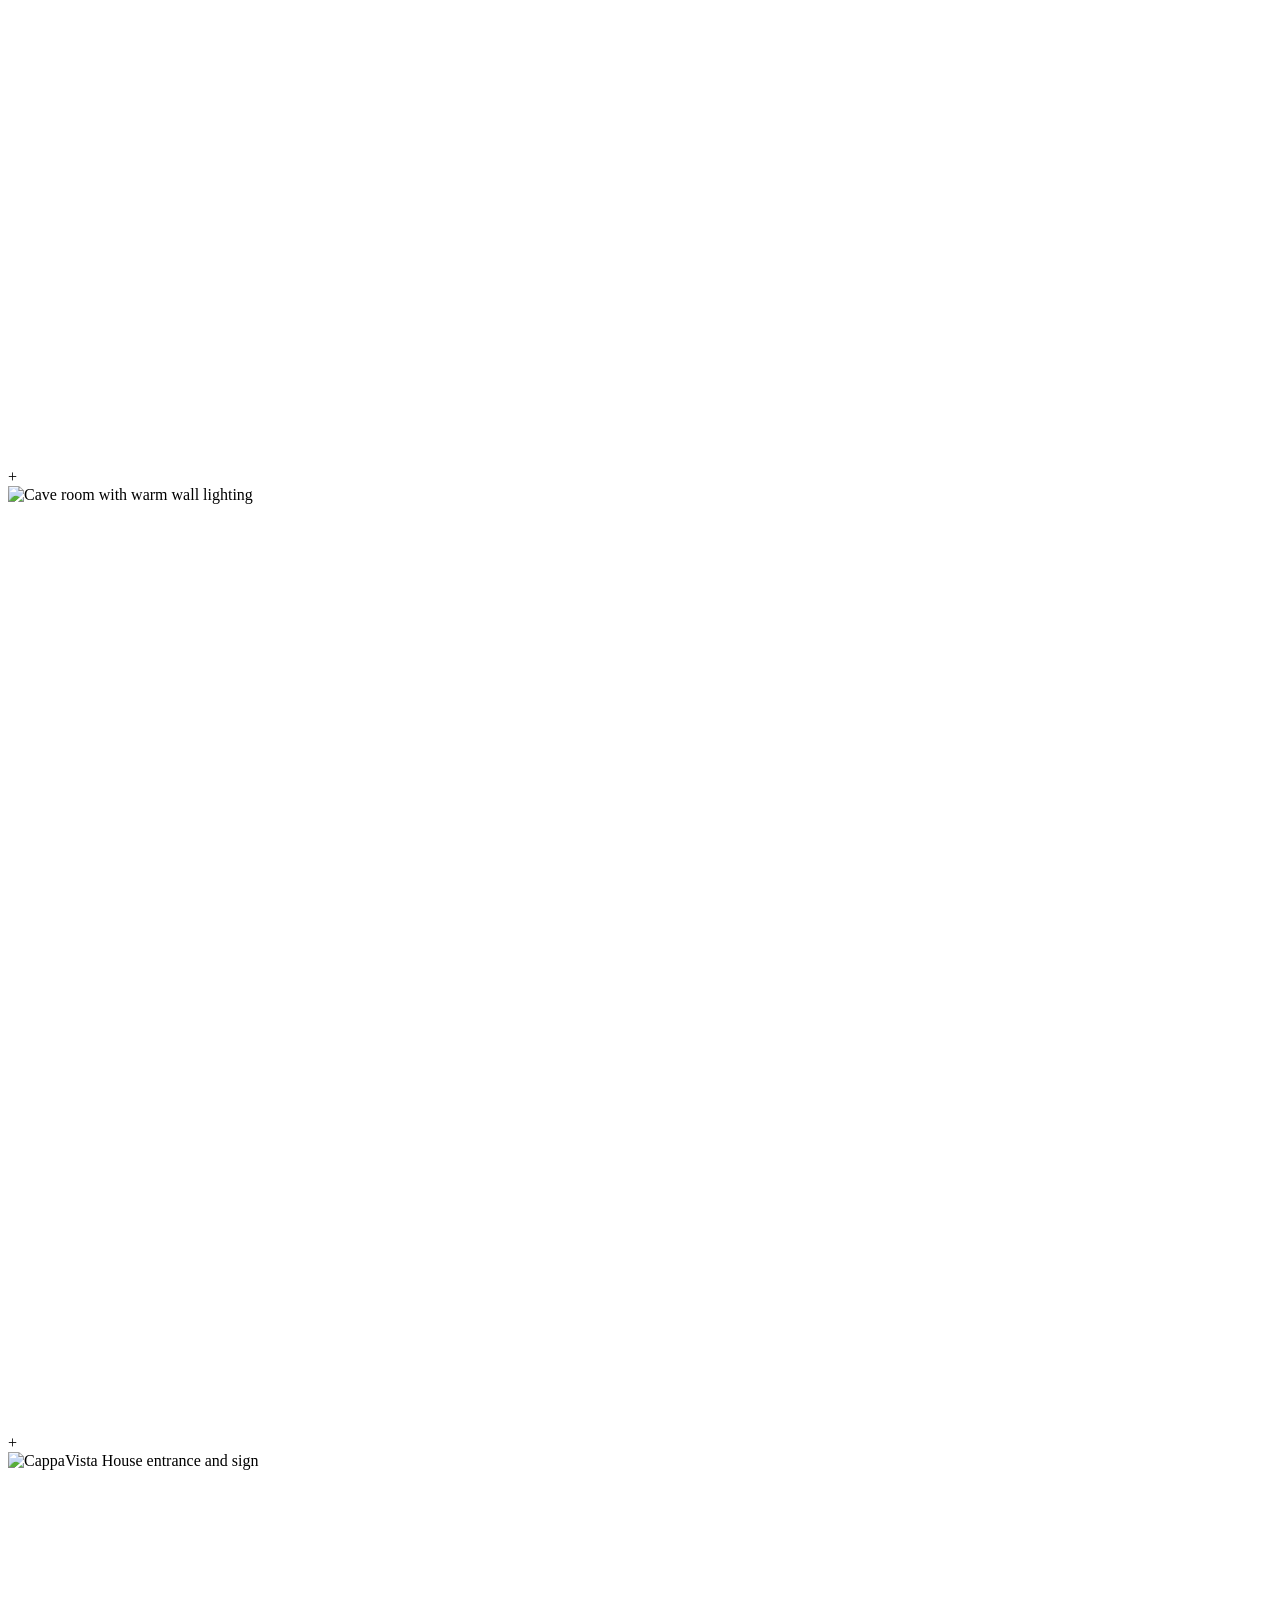
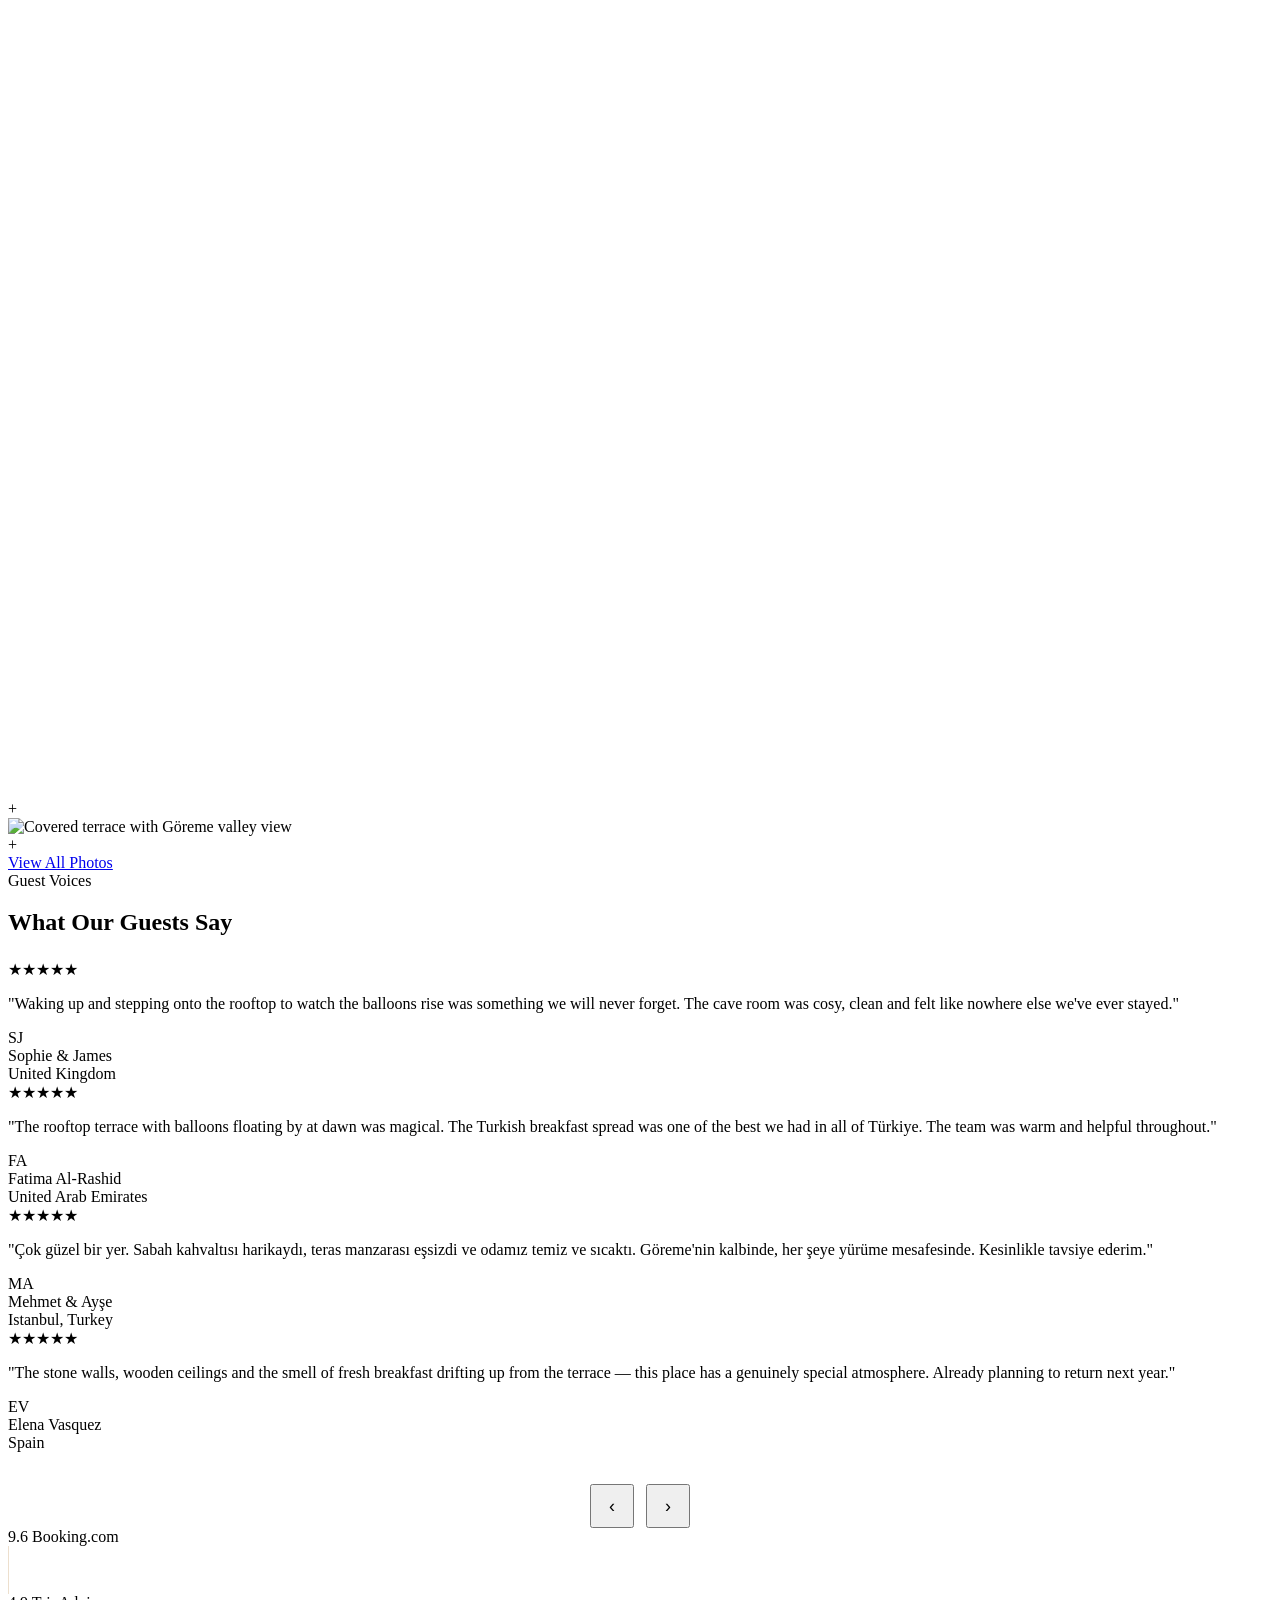
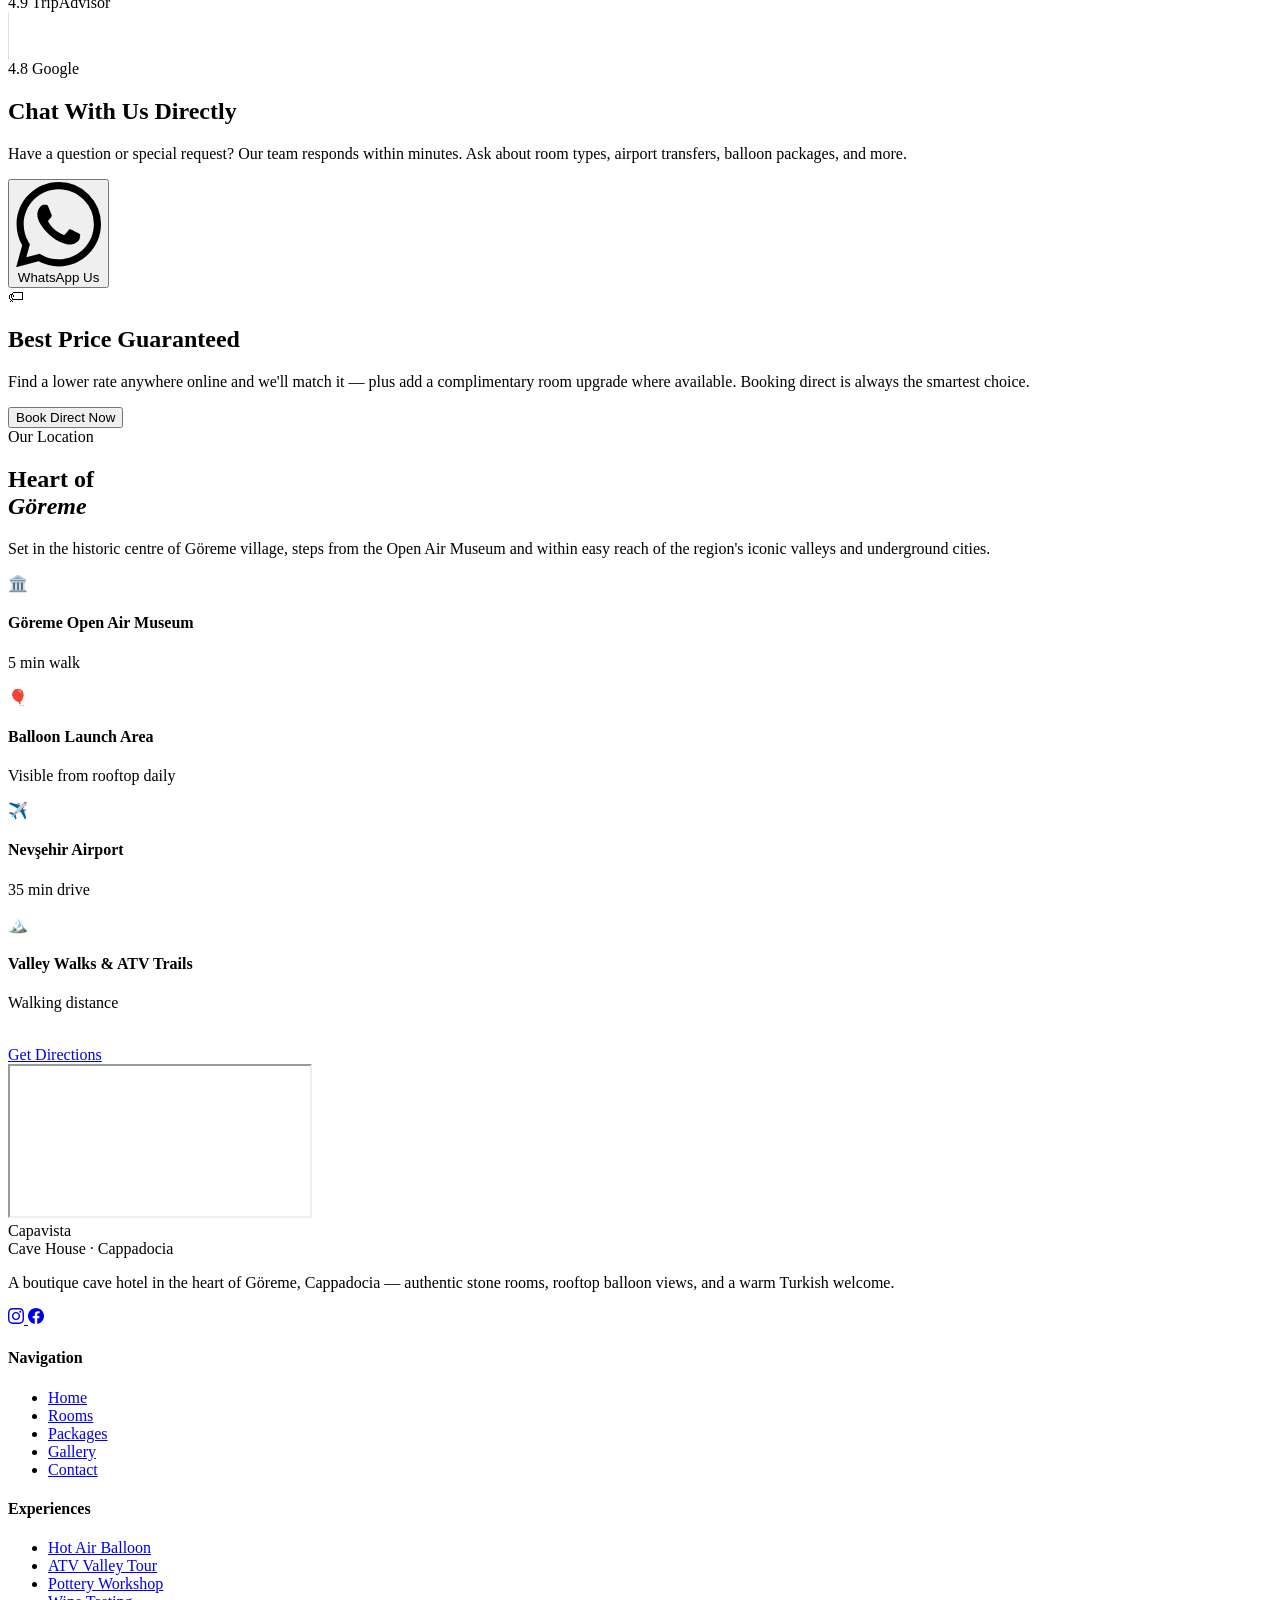
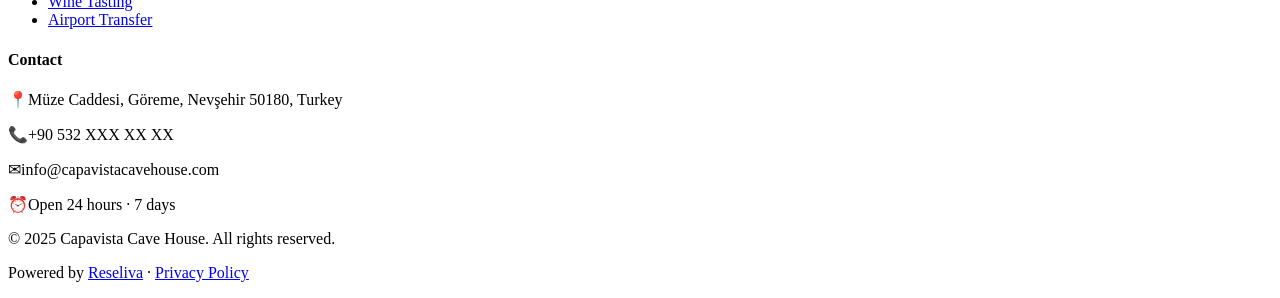
==== commit 36d7bf55: "Add files via upload" ====
--- a/index.html
+++ b/index.html
@@ -4,35 +4,30 @@
   <meta charset="UTF-8" />
   <meta name="viewport" content="width=device-width, initial-scale=1.0" />
   <title>Capavista Cave House — Luxury Cave Hotel in Cappadocia</title>
-  <meta name="description" content="Capavista Cave House — A luxury boutique cave hotel in Göreme, Cappadocia. Carved from living rock, finished with elegance. Book direct for best rates." />
+  <meta name="description" content="Capavista Cave House — A boutique cave hotel in Göreme, Cappadocia. Carved stone rooms, rooftop terrace with hot air balloon views, and a rich Turkish breakfast. Book direct for best rates." />
   <meta property="og:title" content="Capavista Cave House · Göreme, Cappadocia" />
-  <meta property="og:description" content="Where ancient stone meets modern luxury. A boutique cave hotel in the heart of Göreme." />
-  <meta property="og:image" content="../Capavista Cave House/38212770.jpeg" />
-  <link rel="icon" type="image/jpeg" href="../Capavista Cave House/38212770.jpeg" />
+  <meta property="og:description" content="Authentic cave and stone rooms in the heart of Göreme. Watch balloons rise from our rooftop terrace every morning." />
+  <meta property="og:image" content="../Capavista Cave House/42deda36.jpeg" />
   <link rel="stylesheet" href="css/style.css" />
   <link rel="preconnect" href="https://fonts.googleapis.com" />
   <link rel="preconnect" href="https://fonts.gstatic.com" crossorigin />
 </head>
 <body>
 
-<!-- ══════════════════════════════════════════
-     NAVIGATION
-══════════════════════════════════════════ -->
+<!-- ══ NAV ══════════════════════════════════════════ -->
 <nav class="nav" id="mainNav">
   <div class="nav__inner">
     <a href="index.html" class="nav__logo">
       Capavista
       <span>Cave House · Cappadocia</span>
     </a>
-
     <ul class="nav__links">
-      <li><a href="index.html" data-i18n="nav.home">Home</a></li>
-      <li><a href="rooms.html" data-i18n="nav.rooms">Rooms</a></li>
+      <li><a href="index.html"  data-i18n="nav.home">Home</a></li>
+      <li><a href="rooms.html"  data-i18n="nav.rooms">Rooms</a></li>
       <li><a href="packages.html" data-i18n="nav.packages">Packages</a></li>
       <li><a href="gallery.html" data-i18n="nav.gallery">Gallery</a></li>
       <li><a href="contact.html" data-i18n="nav.contact">Contact</a></li>
     </ul>
-
     <div class="nav__right">
       <div class="lang-switcher">
         <button class="lang-btn active" data-lang="en">EN</button>
@@ -40,8 +35,12 @@
         <button class="lang-btn" data-lang="tr">TR</button>
       </div>
       <button class="btn-book-nav js-book" data-i18n="nav.book">Book Now</button>
-    </div>
-
+      <a href="login.html" class="nav__admin-access" aria-label="Admin Portal" style="position:relative">
+        <svg viewBox="0 0 24 24" fill="none" stroke="currentColor" stroke-width="1.5" stroke-linecap="round" stroke-linejoin="round">
+          <path d="M21 2l-2 2m-7.61 7.61a5.5 5.5 0 1 1-7.778 7.778 5.5 5.5 0 0 1 7.777-7.777zm0 0L15.5 7.5m0 0l3 3L22 7l-3-3m-3.5 3.5L19 4"/>
+        </svg>
+      </a>
+    </div>
     <button class="nav__hamburger" id="navHamburger" aria-label="Menu">
       <span></span><span></span><span></span>
     </button>
@@ -51,11 +50,11 @@
 <!-- Mobile Menu -->
 <div class="nav__mobile" id="mobileMenu">
   <button class="nav__mobile-close" id="mobileClose">✕</button>
-  <a href="index.html" data-i18n="nav.home">Home</a>
-  <a href="rooms.html" data-i18n="nav.rooms">Rooms</a>
+  <a href="index.html"    data-i18n="nav.home">Home</a>
+  <a href="rooms.html"    data-i18n="nav.rooms">Rooms</a>
   <a href="packages.html" data-i18n="nav.packages">Packages</a>
-  <a href="gallery.html" data-i18n="nav.gallery">Gallery</a>
-  <a href="contact.html" data-i18n="nav.contact">Contact</a>
+  <a href="gallery.html"  data-i18n="nav.gallery">Gallery</a>
+  <a href="contact.html"  data-i18n="nav.contact">Contact</a>
   <div class="lang-switcher" style="margin-top:24px">
     <button class="lang-btn active" data-lang="en">EN</button>
     <button class="lang-btn" data-lang="ar">AR</button>
@@ -64,34 +63,36 @@
   <button class="btn-primary js-book" style="margin-top:16px" data-i18n="nav.book">Book Now</button>
 </div>
 
-<!-- ══════════════════════════════════════════
-     HERO
-══════════════════════════════════════════ -->
+<!-- ══ HERO ══════════════════════════════════════════ -->
 <section class="hero">
   <div class="hero__slides">
+    <!-- Slide 1: Rooftop terrace at dawn with dozens of balloons -->
     <div class="hero__slide active">
-      <img src="../Capavista Cave House/38212770.jpeg" alt="Capavista Cave Hotel View" loading="eager" />
-    </div>
+      <img src="../Capavista Cave House/42deda36.jpeg" alt="Capavista rooftop terrace with hot air balloons at dawn" loading="eager" />
+    </div>
+    <!-- Slide 2: Rooftop terrace with wicker furniture and balloons -->
     <div class="hero__slide">
-      <img src="../Capavista Cave House/0146b11c.jpeg" alt="Cappadocia Cave Room" loading="lazy" />
-    </div>
+      <img src="../Capavista Cave House/b932e973.jpeg" alt="Capavista rooftop terrace and balloon panorama" loading="lazy" />
+    </div>
+    <!-- Slide 3: Covered terrace with valley view -->
     <div class="hero__slide">
-      <img src="../Capavista Cave House/050c73dc.jpeg" alt="Cappadocia Valley View" loading="lazy" />
-    </div>
+      <img src="../Capavista Cave House/0146b11c.jpeg" alt="Capavista covered terrace with Göreme valley view" loading="lazy" />
+    </div>
+    <!-- Slide 4: Hotel exterior against the rock face -->
     <div class="hero__slide">
-      <img src="../Capavista Cave House/4b7d1951.jpeg" alt="Luxury Cave Suite" loading="lazy" />
+      <img src="../Capavista Cave House/63ab1ea6.jpeg" alt="Capavista Cave House exterior Göreme" loading="lazy" />
     </div>
   </div>
   <div class="hero__overlay"></div>
 
   <div class="container">
     <div class="hero__content">
-      <span class="hero__tag" data-i18n="hero.tag">Cappadocia, Turkey</span>
+      <span class="hero__tag" data-i18n="hero.tag">Göreme, Cappadocia · Turkey</span>
       <h1 class="hero__title">
-        <span data-i18n="hero.title">Where Stone Meets</span>
-        <em data-i18n="hero.titleItalic">Heaven</em>
+        <span data-i18n="hero.title">Wake Up to</span>
+        <em data-i18n="hero.titleItalic">a Sky Full of Balloons</em>
       </h1>
-      <p class="hero__sub" data-i18n="hero.sub">Göreme, Cappadocia · Luxury Cave Hotel</p>
+      <p class="hero__sub" data-i18n="hero.sub">Authentic cave &amp; stone rooms · Rooftop balloon views · Turkish breakfast included</p>
       <div class="hero__cta">
         <button class="btn-primary js-book" data-i18n="hero.cta1">Reserve Your Stay</button>
         <a href="rooms.html" class="btn-secondary" data-i18n="hero.cta2">Explore Rooms</a>
@@ -112,9 +113,7 @@
   </div>
 </section>
 
-<!-- ══════════════════════════════════════════
-     WHY BOOK DIRECT
-══════════════════════════════════════════ -->
+<!-- ══ WHY BOOK DIRECT ════════════════════════════════ -->
 <section class="why-direct">
   <div class="container">
     <div class="why-direct__inner">
@@ -124,8 +123,8 @@
           The Best Experience<br><em>Begins Here</em>
         </h2>
         <div class="divider"></div>
-        <p class="section-sub" data-i18n="whyDirect.sub">
-          Booking directly with us guarantees the lowest rate, exclusive privileges, and a truly personal welcome.
+        <p class="section-sub" style="color:rgba(255,255,255,0.6)" data-i18n="whyDirect.sub">
+          Booking directly with us guarantees the lowest rate, exclusive privileges, and a warm personal welcome from our team.
         </p>
         <div class="why-direct__perks">
           <div class="perk">
@@ -145,15 +144,15 @@
           <div class="perk">
             <div class="perk__icon">◷</div>
             <div class="perk__text">
-              <h4 data-i18n="whyDirect.perks.2.title">Early Check-in / Late Check-out</h4>
-              <p data-i18n="whyDirect.perks.2.text">Flexible arrival &amp; departure times.</p>
+              <h4 data-i18n="whyDirect.perks.2.title">Flexible Check-in / Check-out</h4>
+              <p data-i18n="whyDirect.perks.2.text">We do our best to accommodate your schedule.</p>
             </div>
           </div>
           <div class="perk">
             <div class="perk__icon">◈</div>
             <div class="perk__text">
-              <h4 data-i18n="whyDirect.perks.3.title">Exclusive Amenities</h4>
-              <p data-i18n="whyDirect.perks.3.text">Welcome gift &amp; personalised service.</p>
+              <h4 data-i18n="whyDirect.perks.3.title">Welcome Gift</h4>
+              <p data-i18n="whyDirect.perks.3.text">A small token of Cappadocian hospitality on arrival.</p>
             </div>
           </div>
           <div class="perk">
@@ -166,19 +165,21 @@
           <div class="perk">
             <div class="perk__icon">☎</div>
             <div class="perk__text">
-              <h4 data-i18n="whyDirect.perks.5.title">24/7 Concierge</h4>
-              <p data-i18n="whyDirect.perks.5.text">Personal host available any time.</p>
+              <h4 data-i18n="whyDirect.perks.5.title">Direct Support</h4>
+              <p data-i18n="whyDirect.perks.5.text">Reach our team directly via WhatsApp, any time.</p>
             </div>
           </div>
         </div>
       </div>
 
       <div class="why-direct__right reveal-right">
+        <!-- Stone room with wooden beams -->
         <div class="why-direct__img-main">
-          <img src="../Capavista Cave House/709e8e15.jpeg" alt="Cave suite interior" />
-        </div>
+          <img src="../Capavista Cave House/84a295ae.jpeg" alt="Capavista stone room interior" />
+        </div>
+        <!-- Rooftop terrace balloon view -->
         <div class="why-direct__img-accent">
-          <img src="../Capavista Cave House/84a295ae.jpeg" alt="Cave hotel terrace" />
+          <img src="../Capavista Cave House/905d99e8.jpeg" alt="Rooftop terrace with hot air balloons" />
         </div>
         <div class="price-badge">
           <span class="price-badge__label">Best Rate</span>
@@ -189,54 +190,55 @@
   </div>
 </section>
 
-<!-- ══════════════════════════════════════════
-     ROOMS PREVIEW
-══════════════════════════════════════════ -->
+<!-- ══ ROOMS PREVIEW ══════════════════════════════════ -->
 <section class="rooms-preview">
   <div class="container">
     <div class="rooms-preview__head reveal">
-      <span class="section-tag" data-i18n="roomsPreview.tag">Our Suites</span>
-      <h2 class="section-title">Cave Dwellings<br><em>Reborn as Luxury</em></h2>
+      <span class="section-tag" data-i18n="roomsPreview.tag">Our Rooms</span>
+      <h2 class="section-title">Two Styles of<br><em>Cappadocian Character</em></h2>
       <div class="divider"></div>
       <p class="section-sub" data-i18n="roomsPreview.sub">
-        Each room is carved from the living rock, finished with handcrafted furnishings and modern comfort.
+        Choose between a room carved from volcanic tufa rock or one built with hand-cut Cappadocian stone — each finished with warm textiles, en-suite shower and every essential comfort.
       </p>
     </div>
 
     <div class="rooms-grid reveal">
+      <!-- Cave Room -->
       <div class="room-card">
         <div class="room-card__img">
-          <img src="../Capavista Cave House/7700fc00.jpeg" alt="Signature Cave Suite" loading="lazy" />
+          <img src="../Capavista Cave House/a7089d46.jpeg" alt="Cave Room — volcanic tufa walls and double bed" loading="lazy" />
         </div>
         <div class="room-card__overlay">
           <div class="room-card__info">
-            <h3 data-i18n="roomsPreview.rooms.0.name">Signature Cave Suite</h3>
-            <p data-i18n="roomsPreview.rooms.0.size">From 40 m²</p>
-            <a href="rooms.html" class="room-card__link" data-i18n="bookNow">Book Now</a>
-          </div>
-        </div>
-      </div>
+            <h3 data-i18n="roomsPreview.rooms.0.name">Cave Room</h3>
+            <p data-i18n="roomsPreview.rooms.0.size">Volcanic Tufa Rock</p>
+            <a href="rooms.html" class="room-card__link" data-i18n="learnMore">Learn More</a>
+          </div>
+        </div>
+      </div>
+      <!-- Stone Room -->
       <div class="room-card">
         <div class="room-card__img">
-          <img src="../Capavista Cave House/cce5779d.jpeg" alt="Deluxe Rock Room" loading="lazy" />
+          <img src="../Capavista Cave House/84a295ae.jpeg" alt="Stone Room — limestone walls and wooden beamed ceiling" loading="lazy" />
         </div>
         <div class="room-card__overlay">
           <div class="room-card__info">
-            <h3 data-i18n="roomsPreview.rooms.1.name">Deluxe Rock Room</h3>
-            <p data-i18n="roomsPreview.rooms.1.size">From 30 m²</p>
-            <a href="rooms.html" class="room-card__link" data-i18n="bookNow">Book Now</a>
-          </div>
-        </div>
-      </div>
+            <h3 data-i18n="roomsPreview.rooms.1.name">Stone Room</h3>
+            <p data-i18n="roomsPreview.rooms.1.size">Cut Limestone &amp; Wooden Beams</p>
+            <a href="rooms.html" class="room-card__link" data-i18n="learnMore">Learn More</a>
+          </div>
+        </div>
+      </div>
+      <!-- Traditional Suite -->
       <div class="room-card">
         <div class="room-card__img">
-          <img src="../Capavista Cave House/fd2f7efc.jpeg" alt="Royal Jacuzzi Suite" loading="lazy" />
+          <img src="../Capavista Cave House/40ddc3f6.jpeg" alt="Traditional Suite — ornate wooden ceiling and sitting area" loading="lazy" />
         </div>
         <div class="room-card__overlay">
           <div class="room-card__info">
-            <h3 data-i18n="roomsPreview.rooms.2.name">Royal Jacuzzi Suite</h3>
-            <p data-i18n="roomsPreview.rooms.2.size">From 55 m²</p>
-            <a href="rooms.html" class="room-card__link" data-i18n="bookNow">Book Now</a>
+            <h3 data-i18n="roomsPreview.rooms.2.name">Traditional Suite</h3>
+            <p data-i18n="roomsPreview.rooms.2.size">Ornate Ceiling &amp; Sitting Area</p>
+            <a href="rooms.html" class="room-card__link" data-i18n="learnMore">Learn More</a>
           </div>
         </div>
       </div>
@@ -248,12 +250,10 @@
   </div>
 </section>
 
-<!-- ══════════════════════════════════════════
-     BALLOON PACKAGE
-══════════════════════════════════════════ -->
+<!-- ══ BALLOON / ROOFTOP HIGHLIGHT ═══════════════════ -->
 <section class="balloon-pkg">
   <div class="balloon-pkg__bg">
-    <img src="../Capavista Cave House/f0808832.jpeg" alt="Hot air balloons over Cappadocia" loading="lazy" />
+    <img src="../Capavista Cave House/905d99e8.jpeg" alt="Rooftop terrace with hot air balloons at sunrise" loading="lazy" />
   </div>
   <div class="balloon-pkg__content" style="width:100%">
     <div class="container">
@@ -261,44 +261,37 @@
         <div class="reveal-left">
           <span class="section-tag" data-i18n="balloon.tag">Signature Experience</span>
           <h2 class="section-title" style="color:var(--white)">
-            Rise Above<br><em>Cappadocia</em>
+            Front-Row Seats<br><em>Every Morning</em>
           </h2>
           <div class="divider"></div>
-          <p class="section-sub" data-i18n="balloon.sub">
-            Witness a sunrise that has awed travellers for centuries. Our exclusive balloon package lifts you above fairy chimneys and ancient valleys.
+          <p class="section-sub" style="color:rgba(255,255,255,0.7)" data-i18n="balloon.sub">
+            Our rooftop terrace faces the sky over Göreme. Every morning at sunrise, dozens of hot air balloons drift past — and you have the best seat in town, with your tea in hand.
           </p>
           <ul class="pkg-includes">
-            <li data-i18n="balloon.includes.0">1-hour premium hot-air balloon flight</li>
-            <li data-i18n="balloon.includes.1">Champagne breakfast on landing</li>
-            <li data-i18n="balloon.includes.2">Hotel transfer (round trip)</li>
-            <li data-i18n="balloon.includes.3">In-flight photography service</li>
-            <li data-i18n="balloon.includes.4">Certificate of flight</li>
-            <li data-i18n="balloon.includes.5">Complimentary sparkling wine</li>
+            <li data-i18n="balloon.includes.0">Shared rooftop terrace with panoramic views</li>
+            <li data-i18n="balloon.includes.1">Prime balloon-watching spot at sunrise</li>
+            <li data-i18n="balloon.includes.2">Outdoor wicker seating and tables</li>
+            <li data-i18n="balloon.includes.3">Covered traditional terrace seating</li>
+            <li data-i18n="balloon.includes.4">Balloon flight packages available on request</li>
+            <li data-i18n="balloon.includes.5">Turkish breakfast served on terrace daily</li>
           </ul>
-          <div class="pkg-price-box">
-            <span class="from" data-i18n="balloon.from">From</span>
-            <span class="price" data-i18n="balloon.price">€180</span>
-            <span class="per" data-i18n="balloon.per">per person</span>
-          </div>
-          <br/><br/>
-          <a href="packages.html" class="btn-primary" data-i18n="balloon.cta">Book Package</a>
+          <br/>
+          <a href="packages.html" class="btn-primary" data-i18n="balloon.cta">View Balloon Packages</a>
         </div>
         <div class="balloon-pkg__visual reveal-right">
           <div class="balloon-pkg__img1">
-            <img src="../Capavista Cave House/cea7b03e.jpeg" alt="Balloon over fairy chimneys" loading="lazy" />
+            <img src="../Capavista Cave House/83041853.jpeg" alt="Rooftop at sunrise with hot air balloons" loading="lazy" />
           </div>
           <div class="balloon-pkg__img2">
-            <img src="../Capavista Cave House/fd1dbb4f.jpeg" alt="Cappadocia dawn balloons" loading="lazy" />
-          </div>
-        </div>
-      </div>
-    </div>
-  </div>
-</section>
-
-<!-- ══════════════════════════════════════════
-     GALLERY STRIP
-══════════════════════════════════════════ -->
+            <img src="../Capavista Cave House/4a1361f5.jpeg" alt="Rooftop daybed with balloon in sky" loading="lazy" />
+          </div>
+        </div>
+      </div>
+    </div>
+  </div>
+</section>
+
+<!-- ══ GALLERY STRIP ══════════════════════════════════ -->
 <section class="gallery-strip">
   <div class="container">
     <div class="gallery-strip__head reveal">
@@ -307,39 +300,45 @@
       <div class="divider"></div>
     </div>
     <div class="gallery-masonry reveal">
+      <!-- Stone room — tall feature -->
       <div class="gallery-item gallery-item--tall">
         <div class="gallery-item__img">
-          <img src="../Capavista Cave House/0e905262.jpeg" alt="Cave hotel gallery" loading="lazy" />
+          <img src="../Capavista Cave House/fd1dbb4f.jpeg" alt="Stone room with arched headboard niche" loading="lazy" />
         </div>
         <div class="gallery-item__overlay"><span>+</span></div>
       </div>
+      <!-- Rooftop breakfast table -->
       <div class="gallery-item">
         <div class="gallery-item__img" style="aspect-ratio:4/3">
-          <img src="../Capavista Cave House/125e4660.jpeg" alt="Cave hotel gallery" loading="lazy" />
+          <img src="../Capavista Cave House/35196d30.jpeg" alt="Breakfast on the terrace" loading="lazy" />
         </div>
         <div class="gallery-item__overlay"><span>+</span></div>
       </div>
+      <!-- Rooftop balloons wide -->
       <div class="gallery-item gallery-item--wide">
         <div class="gallery-item__img" style="aspect-ratio:16/7">
-          <img src="../Capavista Cave House/4462f277.jpeg" alt="Cappadocia view" loading="lazy" />
+          <img src="../Capavista Cave House/b932e973.jpeg" alt="Rooftop terrace at balloon sunrise" loading="lazy" />
         </div>
         <div class="gallery-item__overlay"><span>+</span></div>
       </div>
+      <!-- Cave room -->
       <div class="gallery-item">
         <div class="gallery-item__img" style="aspect-ratio:4/3">
-          <img src="../Capavista Cave House/d221a778.jpeg" alt="Cave hotel gallery" loading="lazy" />
+          <img src="../Capavista Cave House/45fe8299.jpeg" alt="Cave room with warm wall lighting" loading="lazy" />
         </div>
         <div class="gallery-item__overlay"><span>+</span></div>
       </div>
+      <!-- Hotel exterior -->
       <div class="gallery-item">
         <div class="gallery-item__img" style="aspect-ratio:4/3">
-          <img src="../Capavista Cave House/b932e973.jpeg" alt="Cave hotel gallery" loading="lazy" />
+          <img src="../Capavista Cave House/630717c0_edited_4c8a.jpeg" alt="CappaVista House entrance and sign" loading="lazy" />
         </div>
         <div class="gallery-item__overlay"><span>+</span></div>
       </div>
+      <!-- Covered terrace — tall feature -->
       <div class="gallery-item gallery-item--tall">
         <div class="gallery-item__img">
-          <img src="../Capavista Cave House/e84ba126.jpeg" alt="Cappadocia landscape" loading="lazy" />
+          <img src="../Capavista Cave House/0146b11c.jpeg" alt="Covered terrace with Göreme valley view" loading="lazy" />
         </div>
         <div class="gallery-item__overlay"><span>+</span></div>
       </div>
@@ -350,9 +349,7 @@
   </div>
 </section>
 
-<!-- ══════════════════════════════════════════
-     REVIEWS
-══════════════════════════════════════════ -->
+<!-- ══ REVIEWS ════════════════════════════════════════ -->
 <section class="reviews">
   <div class="container">
     <div class="reviews__head reveal">
@@ -364,11 +361,9 @@
     <div class="reviews-slider">
       <div class="reviews-track">
         <div class="review-card">
-          <div class="review-stars">
-            <span>★</span><span>★</span><span>★</span><span>★</span><span>★</span>
-          </div>
+          <div class="review-stars"><span>★</span><span>★</span><span>★</span><span>★</span><span>★</span></div>
           <p class="review-text" data-i18n="reviews.items.0.text">
-            "An extraordinary experience. The cave room was warm, luxurious, and unlike anything we've stayed in before. The views of the valley at sunrise were breathtaking."
+            "Waking up and stepping onto the rooftop to watch the balloons rise was something we will never forget. The cave room was cosy, clean and felt like nowhere else we've ever stayed."
           </p>
           <div class="review-author">
             <div class="review-author__avatar">SJ</div>
@@ -379,11 +374,9 @@
           </div>
         </div>
         <div class="review-card">
-          <div class="review-stars">
-            <span>★</span><span>★</span><span>★</span><span>★</span><span>★</span>
-          </div>
+          <div class="review-stars"><span>★</span><span>★</span><span>★</span><span>★</span><span>★</span></div>
           <p class="review-text" data-i18n="reviews.items.1.text">
-            "Capavista exceeded every expectation. The staff anticipated our every need, the balloon package was magical, and the breakfast spread was phenomenal."
+            "The rooftop terrace with balloons floating by at dawn was magical. The Turkish breakfast spread was one of the best we had in all of Türkiye. The team was warm and helpful throughout."
           </p>
           <div class="review-author">
             <div class="review-author__avatar">FA</div>
@@ -394,11 +387,9 @@
           </div>
         </div>
         <div class="review-card">
-          <div class="review-stars">
-            <span>★</span><span>★</span><span>★</span><span>★</span><span>★</span>
-          </div>
+          <div class="review-stars"><span>★</span><span>★</span><span>★</span><span>★</span><span>★</span></div>
           <p class="review-text" data-i18n="reviews.items.2.text">
-            "Peri bacalarının arasında kayaya oyulmuş bu cennet köşesi inanılmaz. Göreme manzaralı oda müthiş, kahvaltı ise Kapadokya'nın en iyisiydi."
+            "Çok güzel bir yer. Sabah kahvaltısı harikaydı, teras manzarası eşsizdi ve odamız temiz ve sıcaktı. Göreme'nin kalbinde, her şeye yürüme mesafesinde. Kesinlikle tavsiye ederim."
           </p>
           <div class="review-author">
             <div class="review-author__avatar">MA</div>
@@ -409,11 +400,9 @@
           </div>
         </div>
         <div class="review-card">
-          <div class="review-stars">
-            <span>★</span><span>★</span><span>★</span><span>★</span><span>★</span>
-          </div>
+          <div class="review-stars"><span>★</span><span>★</span><span>★</span><span>★</span><span>★</span></div>
           <p class="review-text" data-i18n="reviews.items.3.text">
-            "The attention to detail is remarkable — from the handwoven textiles to the clay pottery. It feels like staying in a living piece of history, yet perfectly comfortable."
+            "The stone walls, wooden ceilings and the smell of fresh breakfast drifting up from the terrace — this place has a genuinely special atmosphere. Already planning to return next year."
           </p>
           <div class="review-author">
             <div class="review-author__avatar">EV</div>
@@ -427,8 +416,8 @@
     </div>
 
     <div style="display:flex;justify-content:center;gap:12px;margin-top:32px">
-      <button class="reviews-prev btn-secondary" style="width:44px;height:44px;padding:0;display:flex;align-items:center;justify-content:center;font-size:18px;">‹</button>
-      <button class="reviews-next btn-secondary" style="width:44px;height:44px;padding:0;display:flex;align-items:center;justify-content:center;font-size:18px;">›</button>
+      <button class="reviews-prev btn-secondary" style="width:44px;height:44px;padding:0;display:flex;align-items:center;justify-content:center;font-size:18px">‹</button>
+      <button class="reviews-next btn-secondary" style="width:44px;height:44px;padding:0;display:flex;align-items:center;justify-content:center;font-size:18px">›</button>
     </div>
 
     <div class="reviews__platform reveal">
@@ -450,34 +439,30 @@
   </div>
 </section>
 
-<!-- ══════════════════════════════════════════
-     WHATSAPP CTA
-══════════════════════════════════════════ -->
+<!-- ══ WHATSAPP CTA ════════════════════════════════════ -->
 <section class="whatsapp-cta">
   <div class="container">
     <div class="whatsapp-cta__inner">
       <div class="whatsapp-cta__left reveal-left">
         <h2 data-i18n="whatsapp.title">Chat With Us Directly</h2>
-        <p data-i18n="whatsapp.sub">Have a question or special request? Our team responds within minutes. Ask about room upgrades, airport transfers, proposal arrangements, and more.</p>
+        <p data-i18n="whatsapp.sub">Have a question or special request? Our team responds within minutes. Ask about room types, airport transfers, balloon packages, and more.</p>
       </div>
       <button class="btn-whatsapp js-whatsapp reveal-right" data-i18n="whatsapp.cta">
-        <svg viewBox="0 0 24 24" xmlns="http://www.w3.org/2000/svg"><path d="M17.472 14.382c-.297-.149-1.758-.867-2.03-.967-.273-.099-.471-.148-.67.15-.197.297-.767.966-.94 1.164-.173.199-.347.223-.644.075-.297-.15-1.255-.463-2.39-1.475-.883-.788-1.48-1.761-1.653-2.059-.173-.297-.018-.458.13-.606.134-.133.298-.347.446-.52.149-.174.198-.298.298-.497.099-.198.05-.371-.025-.52-.075-.149-.669-1.612-.916-2.207-.242-.579-.487-.5-.669-.51-.173-.008-.371-.01-.57-.01-.198 0-.52.074-.792.372-.272.297-1.04 1.016-1.04 2.479 0 1.462 1.065 2.875 1.213 3.074.149.198 2.096 3.2 5.077 4.487.709.306 1.262.489 1.694.625.712.227 1.36.195 1.871.118.571-.085 1.758-.719 2.006-1.413.248-.694.248-1.289.173-1.413-.074-.124-.272-.198-.57-.347m-5.421 7.403h-.004a9.87 9.87 0 01-5.031-1.378l-.361-.214-3.741.982.998-3.648-.235-.374a9.86 9.86 0 01-1.51-5.26c.001-5.45 4.436-9.884 9.888-9.884 2.64 0 5.122 1.03 6.988 2.898a9.825 9.825 0 012.893 6.994c-.003 5.45-4.437 9.884-9.885 9.884m8.413-18.297A11.815 11.815 0 0012.05 0C5.495 0 .16 5.335.157 11.892c0 2.096.547 4.142 1.588 5.945L.057 24l6.305-1.654a11.882 11.882 0 005.683 1.448h.005c6.554 0 11.89-5.335 11.893-11.893a11.821 11.821 0 00-3.48-8.413Z"/></svg>
+        <svg viewBox="0 0 24 24"><path d="M17.472 14.382c-.297-.149-1.758-.867-2.03-.967-.273-.099-.471-.148-.67.15-.197.297-.767.966-.94 1.164-.173.199-.347.223-.644.075-.297-.15-1.255-.463-2.39-1.475-.883-.788-1.48-1.761-1.653-2.059-.173-.297-.018-.458.13-.606.134-.133.298-.347.446-.52.149-.174.198-.298.298-.497.099-.198.05-.371-.025-.52-.075-.149-.669-1.612-.916-2.207-.242-.579-.487-.5-.669-.51-.173-.008-.371-.01-.57-.01-.198 0-.52.074-.792.372-.272.297-1.04 1.016-1.04 2.479 0 1.462 1.065 2.875 1.213 3.074.149.198 2.096 3.2 5.077 4.487.709.306 1.262.489 1.694.625.712.227 1.36.195 1.871.118.571-.085 1.758-.719 2.006-1.413.248-.694.248-1.289.173-1.413-.074-.124-.272-.198-.57-.347m-5.421 7.403h-.004a9.87 9.87 0 01-5.031-1.378l-.361-.214-3.741.982.998-3.648-.235-.374a9.86 9.86 0 01-1.51-5.26c.001-5.45 4.436-9.884 9.888-9.884 2.64 0 5.122 1.03 6.988 2.898a9.825 9.825 0 012.893 6.994c-.003 5.45-4.437 9.884-9.885 9.884m8.413-18.297A11.815 11.815 0 0012.05 0C5.495 0 .16 5.335.157 11.892c0 2.096.547 4.142 1.588 5.945L.057 24l6.305-1.654a11.882 11.882 0 005.683 1.448h.005c6.554 0 11.89-5.335 11.893-11.893a11.821 11.821 0 00-3.48-8.413Z"/></svg>
         WhatsApp Us
       </button>
     </div>
   </div>
 </section>
 
-<!-- ══════════════════════════════════════════
-     BEST PRICE GUARANTEE
-══════════════════════════════════════════ -->
+<!-- ══ BEST PRICE GUARANTEE ═══════════════════════════ -->
 <section class="best-price">
   <div class="container">
     <div class="best-price__inner reveal">
       <div class="best-price__icon">🏷</div>
       <div class="best-price__text">
         <h2 data-i18n="bestPrice.title">Best Price Guaranteed</h2>
-        <p data-i18n="bestPrice.sub">Find a lower rate anywhere online and we'll match it — and add a complimentary room upgrade. Booking direct is always the smartest choice.</p>
+        <p data-i18n="bestPrice.sub">Find a lower rate anywhere online and we'll match it — plus add a complimentary room upgrade where available. Booking direct is always the smartest choice.</p>
       </div>
       <div class="best-price__cta">
         <button class="btn-primary js-book" data-i18n="bestPrice.cta">Book Direct Now</button>
@@ -486,9 +471,7 @@
   </div>
 </section>
 
-<!-- ══════════════════════════════════════════
-     LOCATION
-══════════════════════════════════════════ -->
+<!-- ══ LOCATION ════════════════════════════════════════ -->
 <section class="location-section">
   <div class="container">
     <div class="location-section__inner">
@@ -497,21 +480,21 @@
         <h2 class="section-title">Heart of<br><em>Göreme</em></h2>
         <div class="divider"></div>
         <p class="section-sub" data-i18n="location.sub">
-          Nestled in the historic village of Göreme, steps from the Open Air Museum and the iconic fairy chimneys of Cappadocia.
+          Set in the historic centre of Göreme village, steps from the Open Air Museum and within easy reach of the region's iconic valleys and underground cities.
         </p>
         <div class="location-features">
           <div class="loc-feat">
             <span class="loc-feat__icon">🏛️</span>
             <div>
               <h4 data-i18n="location.features.0.title">Göreme Open Air Museum</h4>
-              <p data-i18n="location.features.0.text">3 min walk</p>
+              <p data-i18n="location.features.0.text">5 min walk</p>
             </div>
           </div>
           <div class="loc-feat">
             <span class="loc-feat__icon">🎈</span>
             <div>
-              <h4 data-i18n="location.features.1.title">Balloon Launch Site</h4>
-              <p data-i18n="location.features.1.text">5 min drive</p>
+              <h4 data-i18n="location.features.1.title">Balloon Launch Area</h4>
+              <p data-i18n="location.features.1.text">Visible from rooftop daily</p>
             </div>
           </div>
           <div class="loc-feat">
@@ -524,7 +507,7 @@
           <div class="loc-feat">
             <span class="loc-feat__icon">🏔️</span>
             <div>
-              <h4 data-i18n="location.features.3.title">Valley Hikes</h4>
+              <h4 data-i18n="location.features.3.title">Valley Walks &amp; ATV Trails</h4>
               <p data-i18n="location.features.3.text">Walking distance</p>
             </div>
           </div>
@@ -532,13 +515,11 @@
         <br/>
         <a href="contact.html" class="btn-primary" data-i18n="learnMore">Get Directions</a>
       </div>
-
       <div class="location-map reveal-right">
         <iframe
           src="https://www.google.com/maps/embed?pb=!1m18!1m12!1m3!1d3136.8!2d34.834!3d38.642!2m3!1f0!2f0!3f0!3m2!1i1024!2i768!4f13.1!3m3!1m2!1s0x14d0596e6f0c9e7f%3A0x3c75f55b0d79a6c6!2sGoreme%2C%20Nevsehir%2C%20Turkey!5e0!3m2!1sen!2s!4v1700000000000"
-          title="Capavista Cave House location"
-          allowfullscreen
-          loading="lazy"
+          title="Capavista Cave House location in Göreme"
+          allowfullscreen loading="lazy"
           referrerpolicy="no-referrer-when-downgrade">
         </iframe>
       </div>
@@ -546,16 +527,14 @@
   </div>
 </section>
 
-<!-- ══════════════════════════════════════════
-     FOOTER
-══════════════════════════════════════════ -->
+<!-- ══ FOOTER ══════════════════════════════════════════ -->
 <footer class="footer">
   <div class="container">
     <div class="footer__grid">
       <div class="footer__brand">
         <div class="logo-text">Capavista</div>
         <div class="logo-sub">Cave House · Cappadocia</div>
-        <p data-i18n="footer.desc">A luxury cave hotel in the heart of Göreme, Cappadocia — where ancient rock formations meet modern comfort.</p>
+        <p data-i18n="footer.desc">A boutique cave hotel in the heart of Göreme, Cappadocia — authentic stone rooms, rooftop balloon views, and a warm Turkish welcome.</p>
         <div class="social-links">
           <a class="social-link" href="#" aria-label="Instagram">
             <svg width="16" height="16" viewBox="0 0 24 24" fill="currentColor"><path d="M12 2.163c3.204 0 3.584.012 4.85.07 3.252.148 4.771 1.691 4.919 4.919.058 1.265.069 1.645.069 4.849 0 3.205-.012 3.584-.069 4.849-.149 3.225-1.664 4.771-4.919 4.919-1.266.058-1.644.07-4.85.07-3.204 0-3.584-.012-4.849-.07-3.26-.149-4.771-1.699-4.919-4.92-.058-1.265-.07-1.644-.07-4.849 0-3.204.013-3.583.07-4.849.149-3.227 1.664-4.771 4.919-4.919 1.266-.057 1.645-.069 4.849-.069zm0-2.163c-3.259 0-3.667.014-4.947.072-4.358.2-6.78 2.618-6.98 6.98-.059 1.281-.073 1.689-.073 4.948 0 3.259.014 3.668.072 4.948.2 4.358 2.618 6.78 6.98 6.98 1.281.058 1.689.072 4.948.072 3.259 0 3.668-.014 4.948-.072 4.354-.2 6.782-2.618 6.979-6.98.059-1.28.073-1.689.073-4.948 0-3.259-.014-3.667-.072-4.947-.196-4.354-2.617-6.78-6.979-6.98-1.281-.059-1.69-.073-4.949-.073zm0 5.838c-3.403 0-6.162 2.759-6.162 6.162s2.759 6.163 6.162 6.163 6.162-2.759 6.162-6.163c0-3.403-2.759-6.162-6.162-6.162zm0 10.162c-2.209 0-4-1.79-4-4 0-2.209 1.791-4 4-4s4 1.791 4 4c0 2.21-1.791 4-4 4zm6.406-11.845c-.796 0-1.441.645-1.441 1.44s.645 1.44 1.441 1.44c.795 0 1.439-.645 1.439-1.44s-.644-1.44-1.439-1.44z"/></svg>
@@ -563,55 +542,36 @@
           <a class="social-link" href="#" aria-label="Facebook">
             <svg width="16" height="16" viewBox="0 0 24 24" fill="currentColor"><path d="M24 12.073c0-6.627-5.373-12-12-12s-12 5.373-12 12c0 5.99 4.388 10.954 10.125 11.854v-8.385H7.078v-3.47h3.047V9.43c0-3.007 1.792-4.669 4.533-4.669 1.312 0 2.686.235 2.686.235v2.953H15.83c-1.491 0-1.956.925-1.956 1.874v2.25h3.328l-.532 3.47h-2.796v8.385C19.612 23.027 24 18.062 24 12.073z"/></svg>
           </a>
-          <a class="social-link" href="#" aria-label="TripAdvisor">
-            <svg width="16" height="16" viewBox="0 0 24 24" fill="currentColor"><path d="M12.006 4.295c-2.67 0-5.338.784-7.645 2.353H0l1.586 1.823c-.96 1.154-1.587 2.62-1.587 4.235C0 16.006 3.994 20 8.994 20c2.34 0 4.47-.877 6.08-2.31L12 20l-3.074-2.31C10.536 19.123 12.666 20 15.006 20c5 0 8.994-3.994 8.994-8.994 0-1.615-.627-3.081-1.586-4.235L24 4.948h-4.361c-2.307-1.57-4.975-2.353-7.633-2.353zm-.012 1.474c1.779 0 3.56.44 5.178 1.325l.41.23h2.72l-.96 1.1-.447.516.564.45c.84.674 1.342 1.668 1.342 2.816 0 2.94-2.393 5.332-5.332 5.332a5.327 5.327 0 01-4.25-2.12l-.77-1.04-.77 1.04a5.323 5.323 0 01-4.249 2.12C3.393 17.538 1 15.145 1 12.206c0-1.148.502-2.142 1.342-2.817l.564-.45-.447-.515-.96-1.1h2.72l.41-.23c1.618-.886 3.399-1.325 5.178-1.325zm-.01 2.388a4.044 4.044 0 00-4.044 4.044 4.044 4.044 0 004.044 4.044 4.044 4.044 0 004.044-4.044 4.044 4.044 0 00-4.044-4.044zm-6.988.785a4.04 4.04 0 00-4.04 4.044 4.04 4.04 0 004.04 4.04 4.04 4.04 0 004.04-4.04 4.04 4.04 0 00-4.04-4.044zm13.976 0a4.04 4.04 0 00-4.04 4.044 4.04 4.04 0 004.04 4.04 4.04 4.04 0 004.04-4.04 4.04 4.04 0 00-4.04-4.044zm-13.976 1.48a2.56 2.56 0 012.56 2.564 2.56 2.56 0 01-2.56 2.559 2.56 2.56 0 01-2.56-2.56 2.56 2.56 0 012.56-2.563zm13.976 0a2.56 2.56 0 012.56 2.564 2.56 2.56 0 01-2.56 2.559 2.56 2.56 0 01-2.56-2.56 2.56 2.56 0 012.56-2.563zm-6.988.66a1.9 1.9 0 011.9 1.903 1.9 1.9 0 01-1.9 1.9 1.9 1.9 0 01-1.9-1.9 1.9 1.9 0 011.9-1.902zM5.006 13.73a1.08 1.08 0 011.08 1.08 1.08 1.08 0 01-1.08 1.08A1.08 1.08 0 013.926 14.81a1.08 1.08 0 011.08-1.08zm13.976 0a1.08 1.08 0 011.08 1.08 1.08 1.08 0 01-1.08 1.08 1.08 1.08 0 01-1.08-1.08 1.08 1.08 0 011.08-1.08z"/></svg>
-          </a>
-        </div>
-      </div>
-
+        </div>
+      </div>
       <div class="footer__col">
         <h4>Navigation</h4>
         <ul>
-          <li><a href="index.html" data-i18n="footer.links.0">Home</a></li>
-          <li><a href="rooms.html" data-i18n="footer.links.1">Rooms &amp; Suites</a></li>
+          <li><a href="index.html"    data-i18n="footer.links.0">Home</a></li>
+          <li><a href="rooms.html"    data-i18n="footer.links.1">Rooms</a></li>
           <li><a href="packages.html" data-i18n="footer.links.2">Packages</a></li>
-          <li><a href="gallery.html" data-i18n="footer.links.3">Gallery</a></li>
-          <li><a href="contact.html" data-i18n="footer.links.4">Contact</a></li>
+          <li><a href="gallery.html"  data-i18n="footer.links.3">Gallery</a></li>
+          <li><a href="contact.html"  data-i18n="footer.links.4">Contact</a></li>
         </ul>
       </div>
-
       <div class="footer__col">
         <h4>Experiences</h4>
         <ul>
           <li><a href="packages.html" data-i18n="footer.services.0">Hot Air Balloon</a></li>
-          <li><a href="packages.html" data-i18n="footer.services.1">ATV Tours</a></li>
+          <li><a href="packages.html" data-i18n="footer.services.1">ATV Valley Tour</a></li>
           <li><a href="packages.html" data-i18n="footer.services.2">Pottery Workshop</a></li>
           <li><a href="packages.html" data-i18n="footer.services.3">Wine Tasting</a></li>
-          <li><a href="contact.html" data-i18n="footer.services.4">Airport Transfer</a></li>
+          <li><a href="contact.html"  data-i18n="footer.services.4">Airport Transfer</a></li>
         </ul>
       </div>
-
       <div class="footer__col footer__contact">
         <h4>Contact</h4>
-        <p>
-          <span>📍</span>
-          <span data-i18n="footer.contact.address">Müze Caddesi, Göreme, Nevşehir 50180, Turkey</span>
-        </p>
-        <p>
-          <span>📞</span>
-          <span data-i18n="footer.contact.phone">+90 532 XXX XX XX</span>
-        </p>
-        <p>
-          <span>✉</span>
-          <span data-i18n="footer.contact.email">info@capavistacavehouse.com</span>
-        </p>
-        <p>
-          <span>⏰</span>
-          <span data-i18n="footer.contact.hours">Open 24 hours · 7 days</span>
-        </p>
-      </div>
-    </div>
-
+        <p><span>📍</span><span data-i18n="footer.contact.address">Müze Caddesi, Göreme, Nevşehir 50180, Turkey</span></p>
+        <p><span>📞</span><span data-i18n="footer.contact.phone">+90 532 XXX XX XX</span></p>
+        <p><span>✉</span><span data-i18n="footer.contact.email">info@capavistacavehouse.com</span></p>
+        <p><span>⏰</span><span data-i18n="footer.contact.hours">Open 24 hours · 7 days</span></p>
+      </div>
+    </div>
     <div class="footer__bottom">
       <p data-i18n="footer.copy">© 2025 Capavista Cave House. All rights reserved.</p>
       <p>Powered by <a href="#">Reseliva</a> · <a href="#">Privacy Policy</a></p>
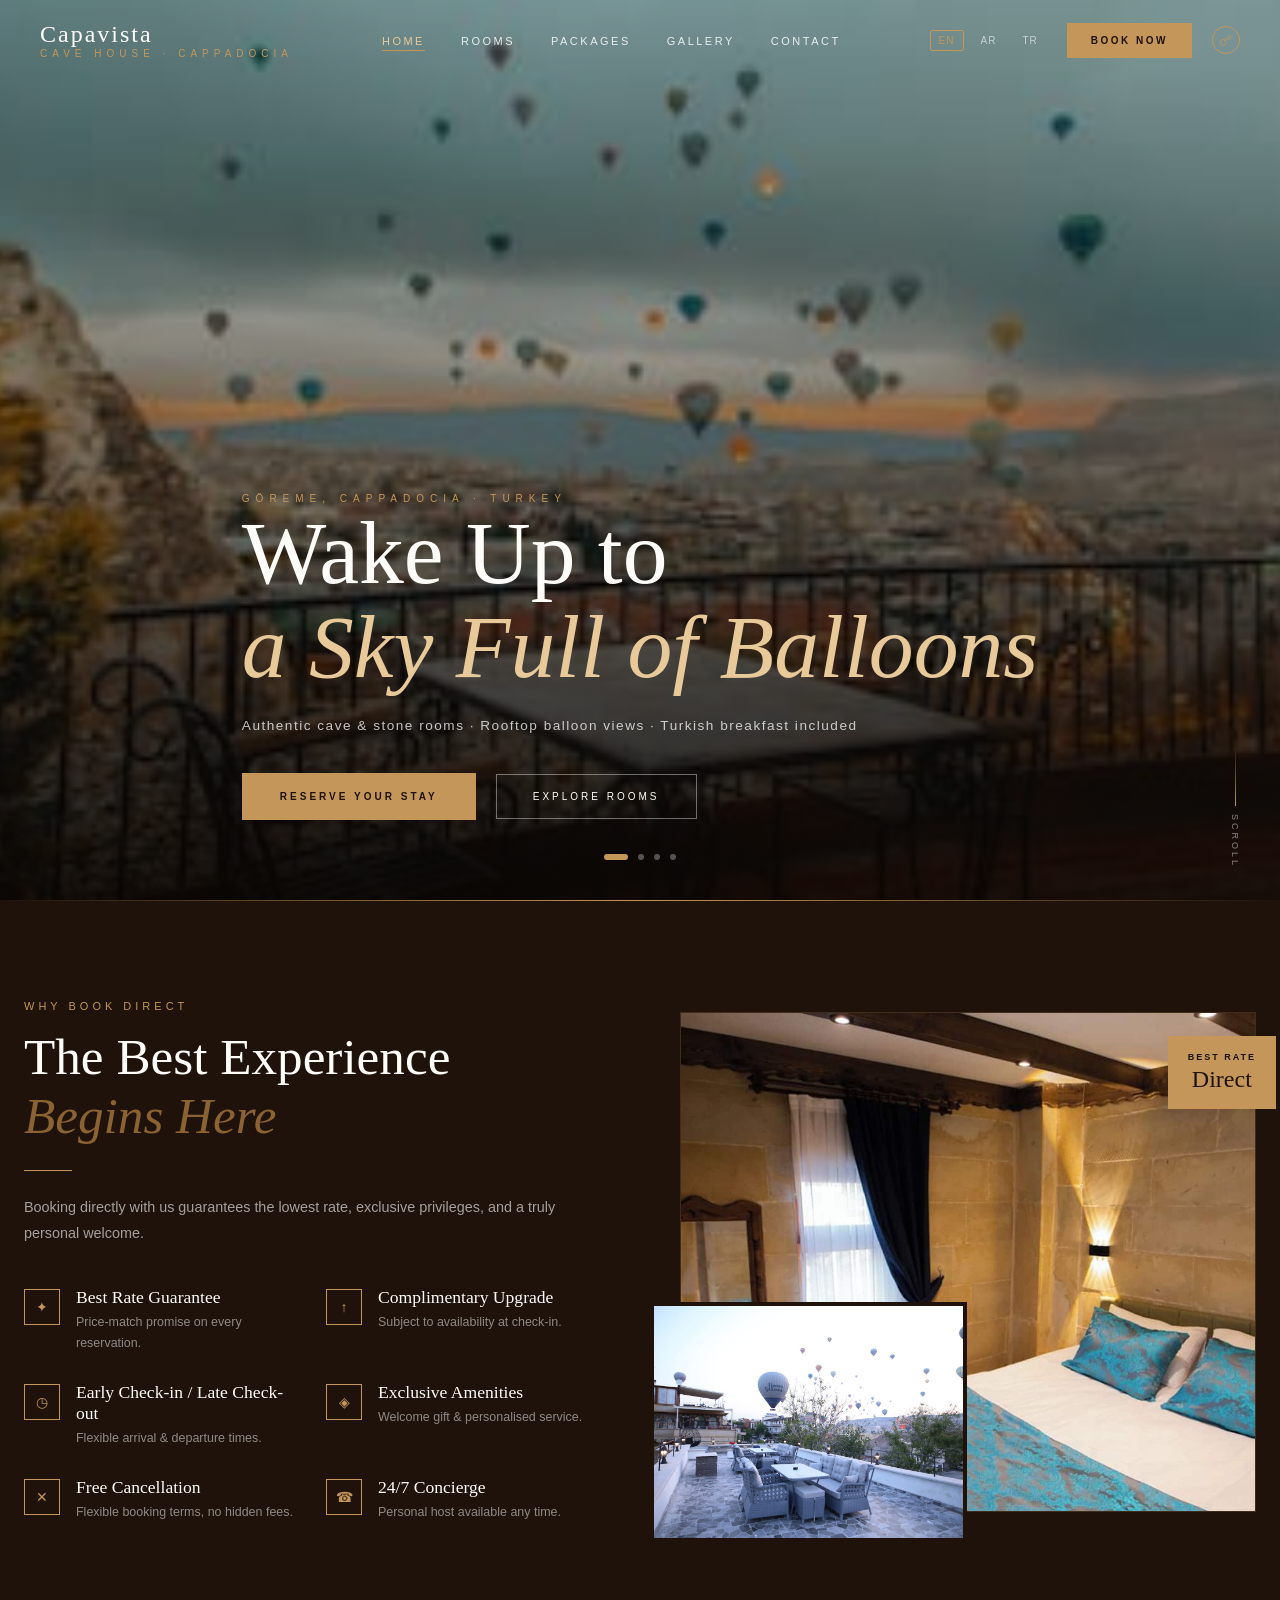
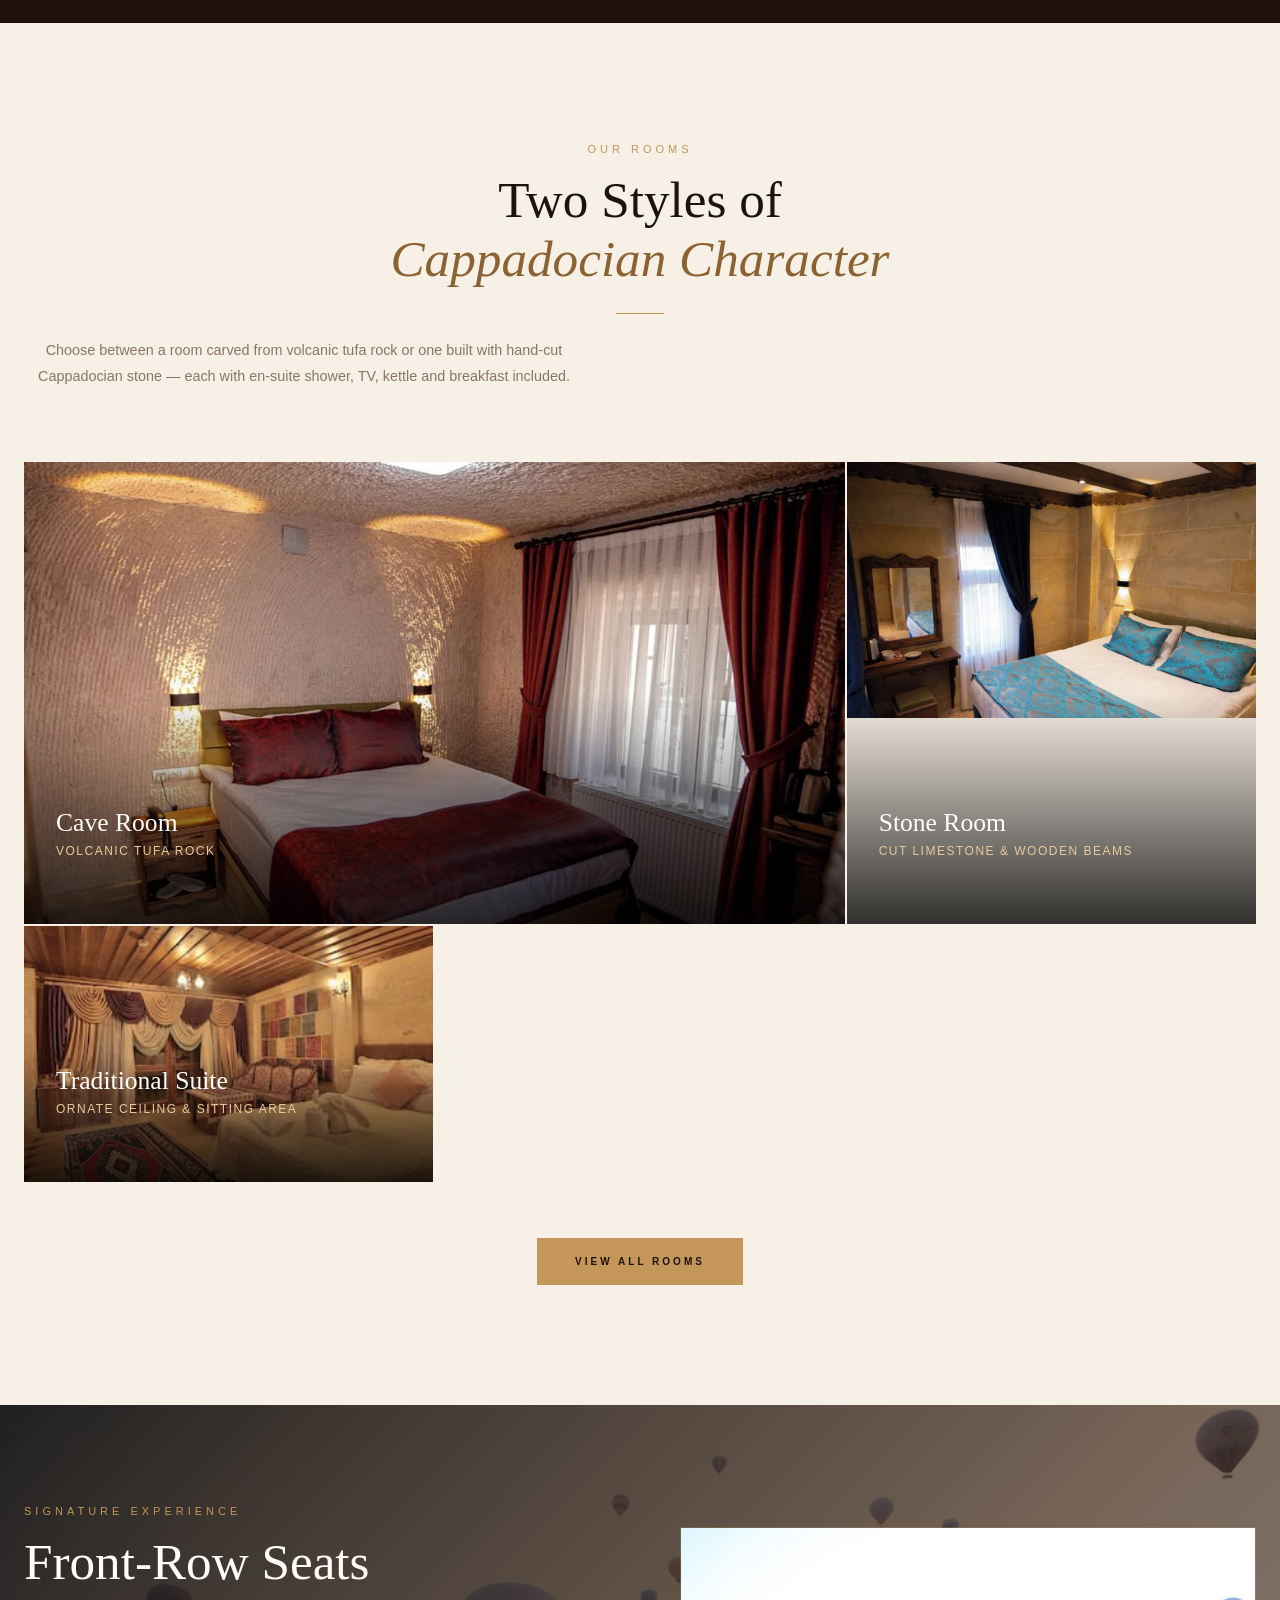
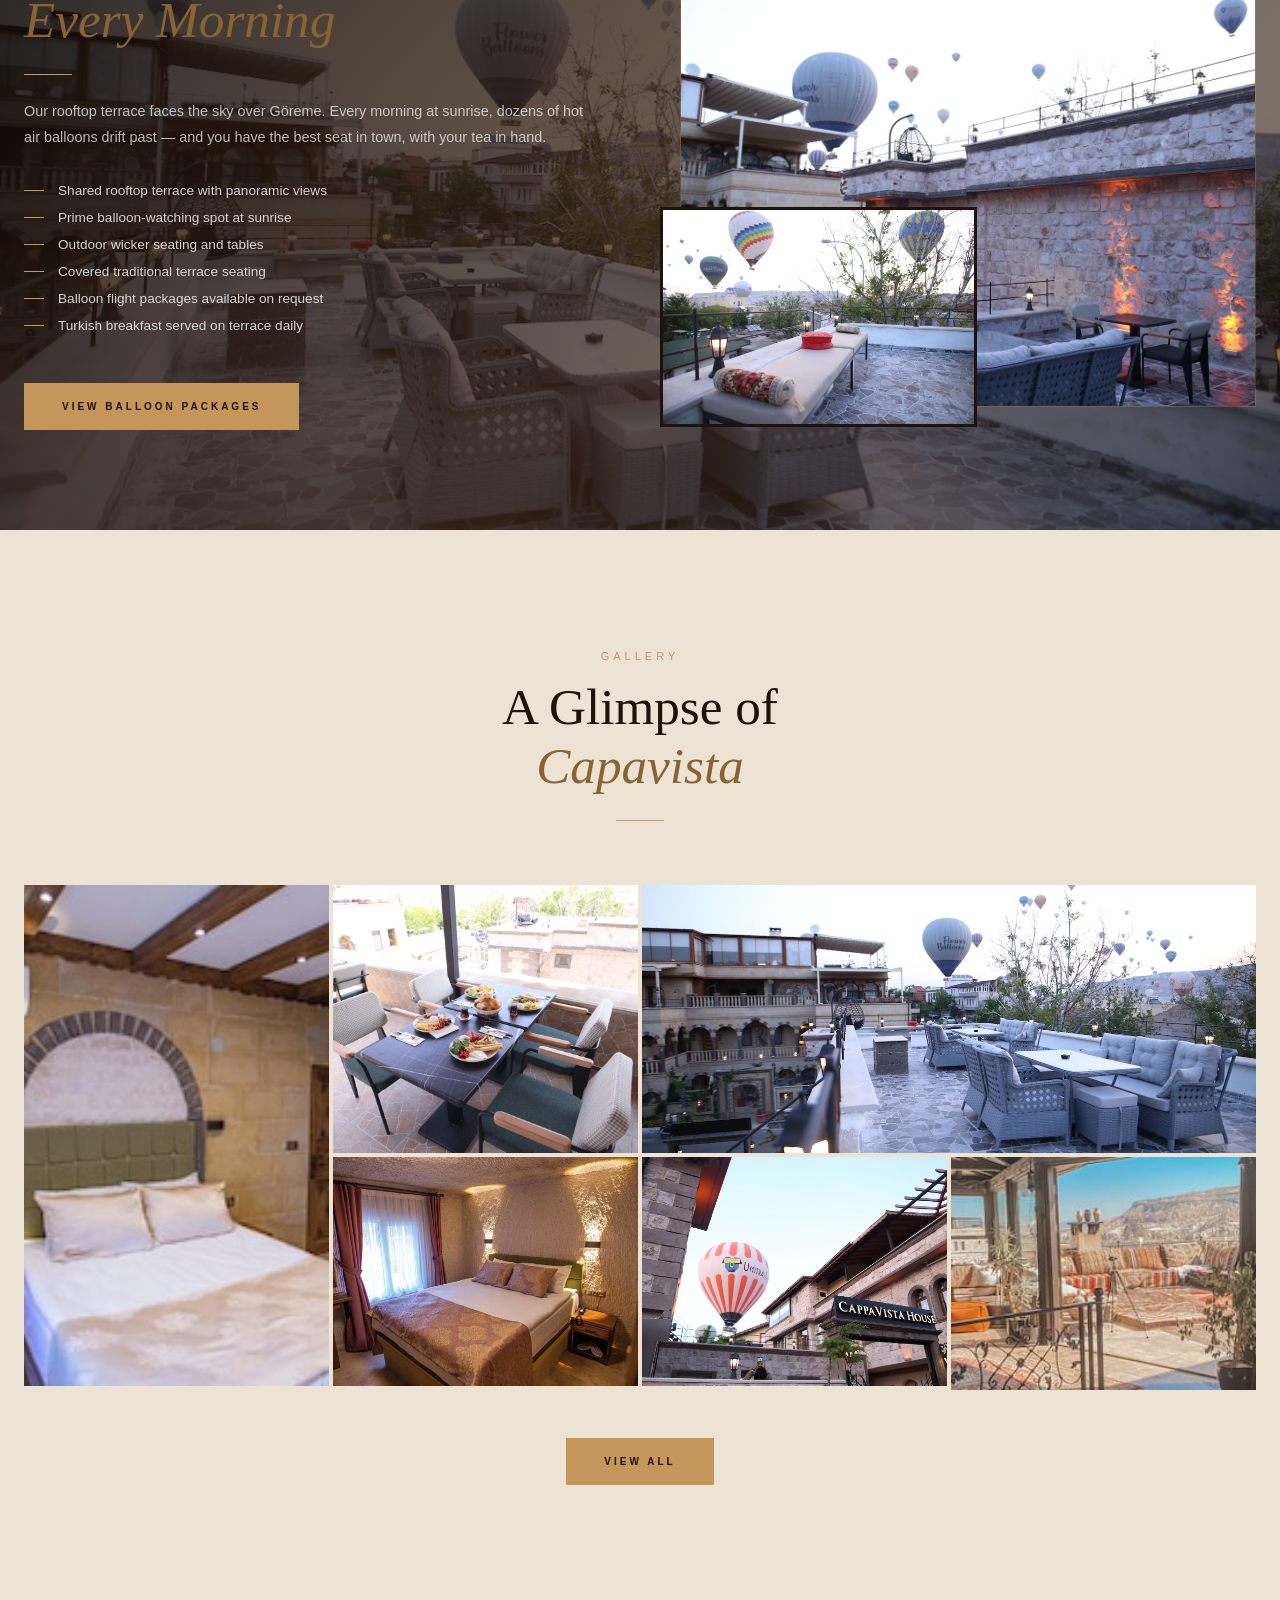
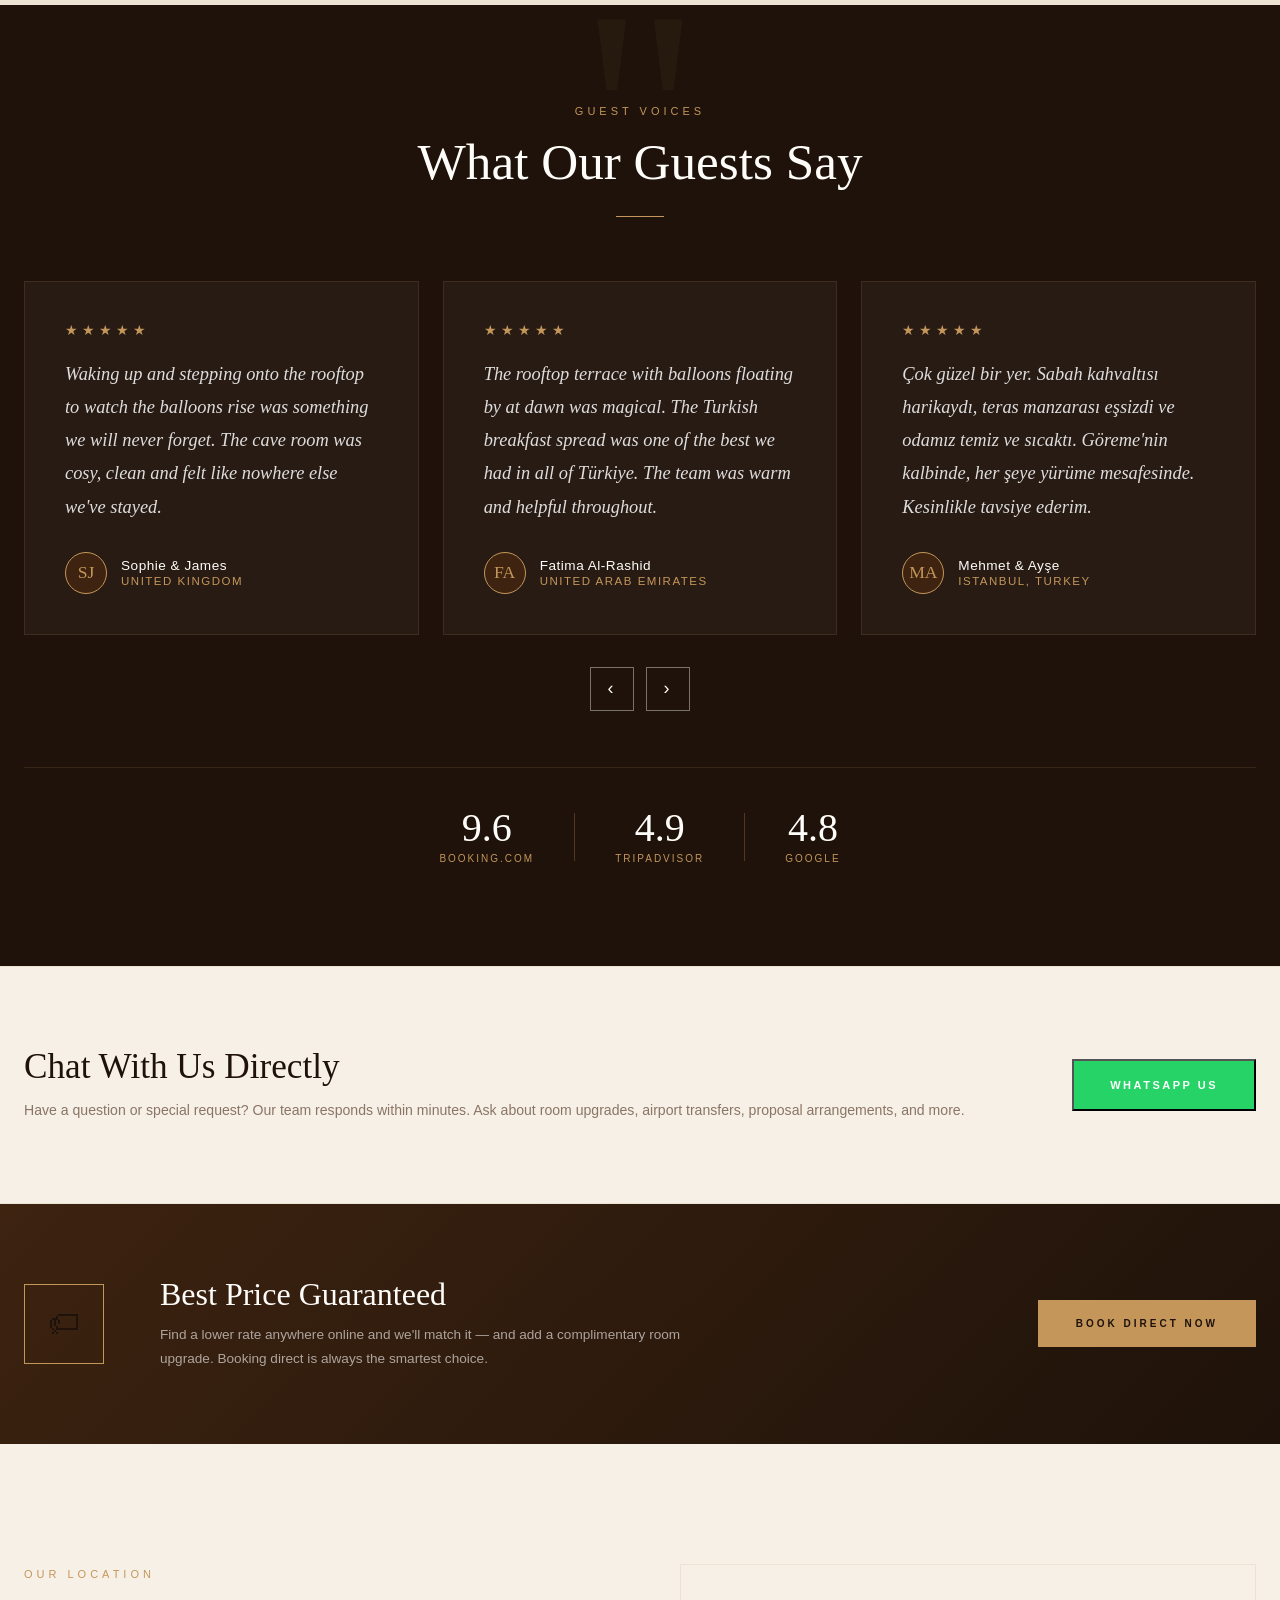
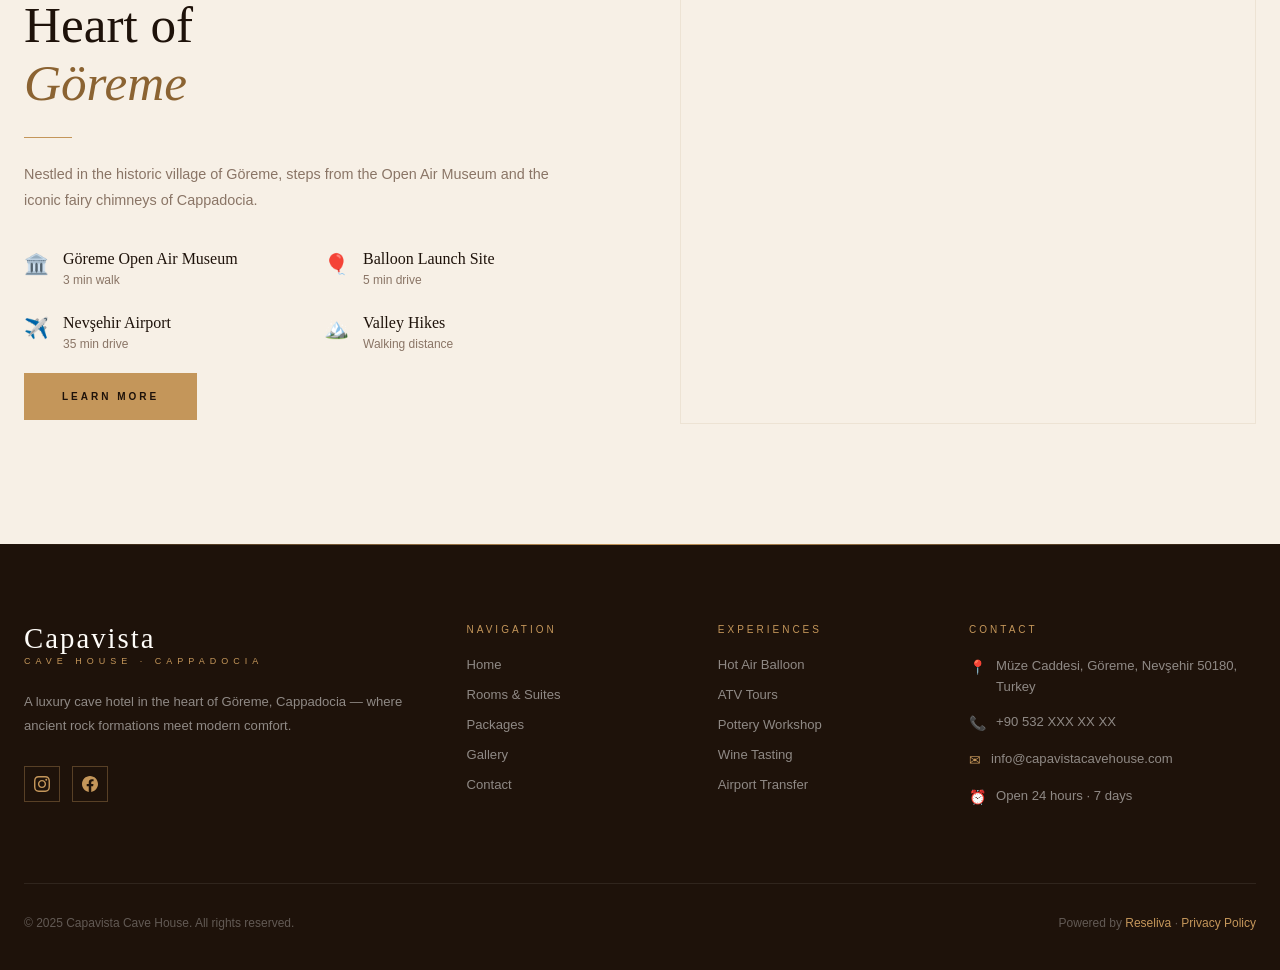
==== commit 78157a20: "update" ====
--- a/index.html
+++ b/index.html
@@ -7,7 +7,7 @@
   <meta name="description" content="Capavista Cave House — A boutique cave hotel in Göreme, Cappadocia. Carved stone rooms, rooftop terrace with hot air balloon views, and a rich Turkish breakfast. Book direct for best rates." />
   <meta property="og:title" content="Capavista Cave House · Göreme, Cappadocia" />
   <meta property="og:description" content="Authentic cave and stone rooms in the heart of Göreme. Watch balloons rise from our rooftop terrace every morning." />
-  <meta property="og:image" content="../Capavista Cave House/42deda36.jpeg" />
+  <meta property="og:image" content="images/42deda36.jpeg" />
   <link rel="stylesheet" href="css/style.css" />
   <link rel="preconnect" href="https://fonts.googleapis.com" />
   <link rel="preconnect" href="https://fonts.gstatic.com" crossorigin />
@@ -66,21 +66,21 @@
 <!-- ══ HERO ══════════════════════════════════════════ -->
 <section class="hero">
   <div class="hero__slides">
-    <!-- Slide 1: Rooftop terrace at dawn with dozens of balloons -->
+    <!-- Slide 1 -->
     <div class="hero__slide active">
-      <img src="../Capavista Cave House/42deda36.jpeg" alt="Capavista rooftop terrace with hot air balloons at dawn" loading="eager" />
-    </div>
-    <!-- Slide 2: Rooftop terrace with wicker furniture and balloons -->
+      <img src="images/42deda36.jpeg" alt="Rooftop terrace at dawn with dozens of hot air balloons" loading="eager" />
+    </div>
+    <!-- Slide 2 -->
     <div class="hero__slide">
-      <img src="../Capavista Cave House/b932e973.jpeg" alt="Capavista rooftop terrace and balloon panorama" loading="lazy" />
-    </div>
-    <!-- Slide 3: Covered terrace with valley view -->
+      <img src="images/905d99e8.jpeg" alt="Hot air balloons over Göreme at dawn" loading="lazy" />
+    </div>
+    <!-- Slide 3 -->
     <div class="hero__slide">
-      <img src="../Capavista Cave House/0146b11c.jpeg" alt="Capavista covered terrace with Göreme valley view" loading="lazy" />
-    </div>
-    <!-- Slide 4: Hotel exterior against the rock face -->
+      <img src="images/88d3532f.jpeg" alt="Many balloons visible from hotel roof" loading="lazy" />
+    </div>
+    <!-- Slide 4 -->
     <div class="hero__slide">
-      <img src="../Capavista Cave House/63ab1ea6.jpeg" alt="Capavista Cave House exterior Göreme" loading="lazy" />
+      <img src="images/ef92d3ea_edited_c999.jpeg" alt="Close balloon over rooftop sofa at sunrise" loading="lazy" />
     </div>
   </div>
   <div class="hero__overlay"></div>
@@ -175,11 +175,11 @@
       <div class="why-direct__right reveal-right">
         <!-- Stone room with wooden beams -->
         <div class="why-direct__img-main">
-          <img src="../Capavista Cave House/84a295ae.jpeg" alt="Capavista stone room interior" />
+          <img src="images/84a295ae.jpeg" alt="Capavista stone room interior" />
         </div>
         <!-- Rooftop terrace balloon view -->
         <div class="why-direct__img-accent">
-          <img src="../Capavista Cave House/905d99e8.jpeg" alt="Rooftop terrace with hot air balloons" />
+          <img src="images/905d99e8.jpeg" alt="Rooftop terrace with hot air balloons" />
         </div>
         <div class="price-badge">
           <span class="price-badge__label">Best Rate</span>
@@ -206,7 +206,7 @@
       <!-- Cave Room -->
       <div class="room-card">
         <div class="room-card__img">
-          <img src="../Capavista Cave House/a7089d46.jpeg" alt="Cave Room — volcanic tufa walls and double bed" loading="lazy" />
+          <img src="images/a7089d46.jpeg" alt="Cave Room — volcanic tufa walls and double bed" loading="lazy" />
         </div>
         <div class="room-card__overlay">
           <div class="room-card__info">
@@ -219,7 +219,7 @@
       <!-- Stone Room -->
       <div class="room-card">
         <div class="room-card__img">
-          <img src="../Capavista Cave House/84a295ae.jpeg" alt="Stone Room — limestone walls and wooden beamed ceiling" loading="lazy" />
+          <img src="images/84a295ae.jpeg" alt="Stone Room — limestone walls and wooden beamed ceiling" loading="lazy" />
         </div>
         <div class="room-card__overlay">
           <div class="room-card__info">
@@ -232,7 +232,7 @@
       <!-- Traditional Suite -->
       <div class="room-card">
         <div class="room-card__img">
-          <img src="../Capavista Cave House/40ddc3f6.jpeg" alt="Traditional Suite — ornate wooden ceiling and sitting area" loading="lazy" />
+          <img src="images/40ddc3f6.jpeg" alt="Traditional Suite — ornate wooden ceiling and sitting area" loading="lazy" />
         </div>
         <div class="room-card__overlay">
           <div class="room-card__info">
@@ -253,7 +253,7 @@
 <!-- ══ BALLOON / ROOFTOP HIGHLIGHT ═══════════════════ -->
 <section class="balloon-pkg">
   <div class="balloon-pkg__bg">
-    <img src="../Capavista Cave House/905d99e8.jpeg" alt="Rooftop terrace with hot air balloons at sunrise" loading="lazy" />
+    <img src="images/905d99e8.jpeg" alt="Rooftop terrace with hot air balloons at sunrise" loading="lazy" />
   </div>
   <div class="balloon-pkg__content" style="width:100%">
     <div class="container">
@@ -280,10 +280,10 @@
         </div>
         <div class="balloon-pkg__visual reveal-right">
           <div class="balloon-pkg__img1">
-            <img src="../Capavista Cave House/83041853.jpeg" alt="Rooftop at sunrise with hot air balloons" loading="lazy" />
+            <img src="images/83041853.jpeg" alt="Rooftop at sunrise with hot air balloons" loading="lazy" />
           </div>
           <div class="balloon-pkg__img2">
-            <img src="../Capavista Cave House/4a1361f5.jpeg" alt="Rooftop daybed with balloon in sky" loading="lazy" />
+            <img src="images/4a1361f5.jpeg" alt="Rooftop daybed with balloon in sky" loading="lazy" />
           </div>
         </div>
       </div>
@@ -303,42 +303,42 @@
       <!-- Stone room — tall feature -->
       <div class="gallery-item gallery-item--tall">
         <div class="gallery-item__img">
-          <img src="../Capavista Cave House/fd1dbb4f.jpeg" alt="Stone room with arched headboard niche" loading="lazy" />
+          <img src="images/fd1dbb4f.jpeg" alt="Stone room with arched headboard niche" loading="lazy" />
         </div>
         <div class="gallery-item__overlay"><span>+</span></div>
       </div>
       <!-- Rooftop breakfast table -->
       <div class="gallery-item">
         <div class="gallery-item__img" style="aspect-ratio:4/3">
-          <img src="../Capavista Cave House/35196d30.jpeg" alt="Breakfast on the terrace" loading="lazy" />
+          <img src="images/35196d30.jpeg" alt="Breakfast on the terrace" loading="lazy" />
         </div>
         <div class="gallery-item__overlay"><span>+</span></div>
       </div>
       <!-- Rooftop balloons wide -->
       <div class="gallery-item gallery-item--wide">
         <div class="gallery-item__img" style="aspect-ratio:16/7">
-          <img src="../Capavista Cave House/b932e973.jpeg" alt="Rooftop terrace at balloon sunrise" loading="lazy" />
+          <img src="images/b932e973.jpeg" alt="Rooftop terrace at balloon sunrise" loading="lazy" />
         </div>
         <div class="gallery-item__overlay"><span>+</span></div>
       </div>
       <!-- Cave room -->
       <div class="gallery-item">
         <div class="gallery-item__img" style="aspect-ratio:4/3">
-          <img src="../Capavista Cave House/45fe8299.jpeg" alt="Cave room with warm wall lighting" loading="lazy" />
+          <img src="images/45fe8299.jpeg" alt="Cave room with warm wall lighting" loading="lazy" />
         </div>
         <div class="gallery-item__overlay"><span>+</span></div>
       </div>
       <!-- Hotel exterior -->
       <div class="gallery-item">
         <div class="gallery-item__img" style="aspect-ratio:4/3">
-          <img src="../Capavista Cave House/630717c0_edited_4c8a.jpeg" alt="CappaVista House entrance and sign" loading="lazy" />
+          <img src="images/630717c0_edited_4c8a.jpeg" alt="CappaVista House entrance and sign" loading="lazy" />
         </div>
         <div class="gallery-item__overlay"><span>+</span></div>
       </div>
       <!-- Covered terrace — tall feature -->
       <div class="gallery-item gallery-item--tall">
         <div class="gallery-item__img">
-          <img src="../Capavista Cave House/0146b11c.jpeg" alt="Covered terrace with Göreme valley view" loading="lazy" />
+          <img src="images/0146b11c.jpeg" alt="Covered terrace with Göreme valley view" loading="lazy" />
         </div>
         <div class="gallery-item__overlay"><span>+</span></div>
       </div>
--- a/css/style.css
+++ b/css/style.css
@@ -0,0 +1,1967 @@
+/* =====================================================
+   CAPAVISTA CAVE HOUSE — Luxury Hotel CSS
+   Aman / Six Senses Level Design
+   ===================================================== */
+
+@import url('https://fonts.googleapis.com/css2?family=Cormorant+Garamond:ital,wght@0,300;0,400;0,500;0,600;1,300;1,400;1,500&family=Montserrat:wght@300;400;500;600&display=swap');
+
+/* ── RESET & BASE ── */
+*, *::before, *::after { box-sizing: border-box; margin: 0; padding: 0; }
+
+:root {
+  --gold:        #C4965A;
+  --gold-light:  #E8C99A;
+  --gold-dark:   #8B6332;
+  --cream:       #F7F0E6;
+  --cream-dark:  #EDE3D4;
+  --brown-deep:  #1E120A;
+  --brown-mid:   #3D2310;
+  --brown-light: #6B4423;
+  --stone:       #7A6A58;
+  --text-dark:   #1E120A;
+  --text-mid:    #4A3728;
+  --text-light:  #8A7566;
+  --white:       #FFFDF9;
+  --nav-h:       80px;
+  --transition:  0.55s cubic-bezier(0.4, 0, 0.2, 1);
+}
+
+html { scroll-behavior: smooth; font-size: 16px; }
+
+body {
+  font-family: 'Montserrat', sans-serif;
+  background: var(--cream);
+  color: var(--text-dark);
+  overflow-x: hidden;
+  -webkit-font-smoothing: antialiased;
+}
+
+body.rtl { direction: rtl; }
+
+img { display: block; width: 100%; height: 100%; object-fit: cover; }
+a  { text-decoration: none; color: inherit; }
+ul { list-style: none; }
+
+/* ── UTILITY ── */
+.container { max-width: 1280px; margin: 0 auto; padding: 0 24px; }
+.container--narrow { max-width: 900px; margin: 0 auto; padding: 0 24px; }
+
+.serif { font-family: 'Cormorant Garamond', serif; }
+.gold  { color: var(--gold); }
+
+.section-tag {
+  font-size: 11px;
+  letter-spacing: 4px;
+  text-transform: uppercase;
+  color: var(--gold);
+  font-weight: 500;
+  display: block;
+  margin-bottom: 16px;
+}
+
+.section-title {
+  font-family: 'Cormorant Garamond', serif;
+  font-size: clamp(2rem, 4vw, 3.5rem);
+  font-weight: 300;
+  line-height: 1.15;
+  color: var(--brown-deep);
+}
+
+.section-title em {
+  font-style: italic;
+  color: var(--gold-dark);
+}
+
+.section-sub {
+  font-size: 0.9rem;
+  line-height: 1.8;
+  color: var(--text-light);
+  font-weight: 300;
+  max-width: 560px;
+}
+
+.divider {
+  width: 48px;
+  height: 1px;
+  background: var(--gold);
+  margin: 24px 0;
+}
+
+/* ── SCROLLBAR ── */
+::-webkit-scrollbar { width: 4px; }
+::-webkit-scrollbar-track { background: var(--cream-dark); }
+::-webkit-scrollbar-thumb { background: var(--gold); border-radius: 2px; }
+
+/* =====================================================
+   NAVIGATION
+   ===================================================== */
+.nav {
+  position: fixed;
+  top: 0; left: 0; right: 0;
+  z-index: 1000;
+  height: var(--nav-h);
+  transition: background var(--transition), backdrop-filter var(--transition), box-shadow var(--transition);
+}
+
+.nav.scrolled {
+  background: rgba(30, 18, 10, 0.96);
+  backdrop-filter: blur(20px);
+  box-shadow: 0 1px 0 rgba(196,150,90,0.2);
+}
+
+.nav__inner {
+  height: 100%;
+  display: flex;
+  align-items: center;
+  justify-content: space-between;
+  padding: 0 40px;
+}
+
+.nav__logo {
+  font-family: 'Cormorant Garamond', serif;
+  font-size: 1.5rem;
+  font-weight: 400;
+  color: var(--white);
+  letter-spacing: 2px;
+  line-height: 1;
+}
+
+.nav__logo span {
+  display: block;
+  font-size: 10px;
+  letter-spacing: 5px;
+  text-transform: uppercase;
+  color: var(--gold);
+  font-family: 'Montserrat', sans-serif;
+  font-weight: 400;
+  margin-top: 3px;
+}
+
+.nav__links {
+  display: flex;
+  align-items: center;
+  gap: 36px;
+}
+
+.nav__links a {
+  font-size: 11px;
+  letter-spacing: 2.5px;
+  text-transform: uppercase;
+  color: rgba(255,255,255,0.85);
+  font-weight: 400;
+  position: relative;
+  transition: color 0.3s;
+}
+
+.nav__links a::after {
+  content: '';
+  position: absolute;
+  bottom: -4px; left: 0;
+  width: 0; height: 1px;
+  background: var(--gold);
+  transition: width 0.3s;
+}
+
+.nav__links a:hover { color: var(--gold-light); }
+.nav__links a:hover::after { width: 100%; }
+.nav__links a.active { color: var(--gold-light); }
+.nav__links a.active::after { width: 100%; }
+
+.nav__right {
+  display: flex;
+  align-items: center;
+  gap: 20px;
+}
+
+.lang-switcher {
+  display: flex;
+  align-items: center;
+  gap: 8px;
+}
+
+.lang-btn {
+  background: none;
+  border: 1px solid transparent;
+  color: rgba(255,255,255,0.6);
+  font-family: 'Montserrat', sans-serif;
+  font-size: 10px;
+  letter-spacing: 1px;
+  text-transform: uppercase;
+  cursor: pointer;
+  padding: 4px 8px;
+  border-radius: 2px;
+  transition: all 0.3s;
+}
+
+.lang-btn:hover,
+.lang-btn.active {
+  color: var(--gold);
+  border-color: var(--gold);
+}
+
+.btn-book-nav {
+  background: var(--gold);
+  color: var(--brown-deep);
+  font-family: 'Montserrat', sans-serif;
+  font-size: 10px;
+  letter-spacing: 2.5px;
+  text-transform: uppercase;
+  font-weight: 600;
+  padding: 12px 24px;
+  border: none;
+  cursor: pointer;
+  transition: background 0.3s, transform 0.2s;
+  white-space: nowrap;
+}
+
+.btn-book-nav:hover {
+  background: var(--gold-light);
+  transform: translateY(-1px);
+}
+
+/* ── ADMIN PORTAL (hidden elegant access) ── */
+.nav__admin-access {
+  display: flex;
+  align-items: center;
+  justify-content: center;
+  width: 28px;
+  height: 28px;
+  border-radius: 50%;
+  border: 1.5px solid var(--gold);
+  color: var(--gold);
+  text-decoration: none;
+  transition: all 0.4s ease;
+  cursor: pointer;
+  flex-shrink: 0;
+}
+.nav__admin-access svg {
+  width: 13px;
+  height: 13px;
+  transition: all 0.4s ease;
+}
+.nav__admin-access:hover {
+  color: var(--gold);
+  border-color: rgba(196,150,90,0.3);
+  background: rgba(196,150,90,0.08);
+}
+/* Tooltip */
+.nav__admin-access::after {
+  content: 'Admin Portal';
+  position: absolute;
+  bottom: -32px;
+  left: 50%;
+  transform: translateX(-50%);
+  white-space: nowrap;
+  font-size: 10px;
+  font-family: 'Montserrat', sans-serif;
+  letter-spacing: 0.1em;
+  color: var(--gold);
+  background: rgba(30,18,10,0.95);
+  border: 1px solid rgba(196,150,90,0.2);
+  padding: 4px 10px;
+  border-radius: 4px;
+  opacity: 0;
+  pointer-events: none;
+  transition: opacity 0.3s;
+}
+.nav__admin-access:hover::after { opacity: 1; }
+
+/* ── HAMBURGER ── */
+.nav__hamburger {
+  display: none;
+  flex-direction: column;
+  gap: 5px;
+  cursor: pointer;
+  padding: 8px;
+  background: none;
+  border: none;
+}
+
+.nav__hamburger span {
+  display: block;
+  width: 24px;
+  height: 1.5px;
+  background: var(--white);
+  transition: all 0.3s;
+}
+
+/* ── MOBILE MENU ── */
+.nav__mobile {
+  display: none;
+  position: fixed;
+  inset: 0;
+  background: var(--brown-deep);
+  z-index: 999;
+  flex-direction: column;
+  align-items: center;
+  justify-content: center;
+  gap: 32px;
+  opacity: 0;
+  pointer-events: none;
+  transition: opacity 0.4s;
+}
+
+.nav__mobile.open {
+  display: flex;
+  opacity: 1;
+  pointer-events: all;
+}
+
+.nav__mobile a {
+  font-family: 'Cormorant Garamond', serif;
+  font-size: 2.5rem;
+  font-weight: 300;
+  color: var(--white);
+  letter-spacing: 2px;
+  transition: color 0.3s;
+}
+
+.nav__mobile a:hover { color: var(--gold); }
+
+.nav__mobile .lang-switcher {
+  margin-top: 16px;
+}
+
+.nav__mobile-close {
+  position: absolute;
+  top: 24px; right: 32px;
+  background: none;
+  border: none;
+  color: var(--white);
+  font-size: 28px;
+  cursor: pointer;
+}
+
+/* =====================================================
+   HERO
+   ===================================================== */
+.hero {
+  position: relative;
+  height: 100vh;
+  min-height: 600px;
+  overflow: hidden;
+  display: flex;
+  align-items: flex-end;
+}
+
+.hero__slides {
+  position: absolute;
+  inset: 0;
+}
+
+.hero__slide {
+  position: absolute;
+  inset: 0;
+  opacity: 0;
+  transition: opacity 1.5s ease;
+}
+
+.hero__slide.active { opacity: 1; }
+
+.hero__slide img {
+  width: 100%;
+  height: 100%;
+  object-fit: cover;
+  transform: scale(1.05);
+  transition: transform 8s ease;
+}
+
+.hero__slide.active img { transform: scale(1); }
+
+.hero__overlay {
+  position: absolute;
+  inset: 0;
+  background: linear-gradient(
+    to bottom,
+    rgba(0,0,0,0.15) 0%,
+    rgba(10,5,2,0.35) 40%,
+    rgba(10,5,2,0.75) 80%,
+    rgba(10,5,2,0.92) 100%
+  );
+}
+
+.hero__content {
+  position: relative;
+  z-index: 2;
+  width: 100%;
+  padding: 0 40px 80px;
+  max-width: 1280px;
+  margin: 0 auto;
+}
+
+.hero__tag {
+  font-size: 10px;
+  letter-spacing: 6px;
+  text-transform: uppercase;
+  color: var(--gold);
+  font-weight: 400;
+  margin-bottom: 20px;
+  opacity: 0;
+  transform: translateY(20px);
+  animation: fadeUp 1s 0.3s forwards;
+}
+
+.hero__title {
+  font-family: 'Cormorant Garamond', serif;
+  font-size: clamp(3rem, 7vw, 6.5rem);
+  font-weight: 300;
+  color: var(--white);
+  line-height: 1.05;
+  margin-bottom: 24px;
+  opacity: 0;
+  transform: translateY(30px);
+  animation: fadeUp 1s 0.5s forwards;
+}
+
+.hero__title em {
+  font-style: italic;
+  color: var(--gold-light);
+  display: block;
+}
+
+.hero__sub {
+  font-size: 0.85rem;
+  letter-spacing: 1.5px;
+  color: rgba(255,255,255,0.75);
+  font-weight: 300;
+  margin-bottom: 40px;
+  opacity: 0;
+  animation: fadeUp 1s 0.7s forwards;
+}
+
+.hero__cta {
+  display: flex;
+  align-items: center;
+  gap: 20px;
+  flex-wrap: wrap;
+  opacity: 0;
+  animation: fadeUp 1s 0.9s forwards;
+}
+
+.btn-primary {
+  display: inline-block;
+  background: var(--gold);
+  color: var(--brown-deep);
+  font-family: 'Montserrat', sans-serif;
+  font-size: 10px;
+  letter-spacing: 3px;
+  text-transform: uppercase;
+  font-weight: 600;
+  padding: 16px 36px;
+  transition: all 0.3s;
+  border: 2px solid var(--gold);
+  cursor: pointer;
+}
+
+.btn-primary:hover {
+  background: transparent;
+  color: var(--gold);
+  transform: translateY(-2px);
+}
+
+.btn-secondary {
+  display: inline-block;
+  background: transparent;
+  color: var(--white);
+  font-family: 'Montserrat', sans-serif;
+  font-size: 10px;
+  letter-spacing: 3px;
+  text-transform: uppercase;
+  font-weight: 500;
+  padding: 16px 36px;
+  border: 1px solid rgba(255,255,255,0.4);
+  transition: all 0.3s;
+  cursor: pointer;
+}
+
+.btn-secondary:hover {
+  border-color: var(--gold);
+  color: var(--gold);
+}
+
+.hero__scroll {
+  position: absolute;
+  bottom: 32px;
+  right: 40px;
+  z-index: 2;
+  display: flex;
+  flex-direction: column;
+  align-items: center;
+  gap: 8px;
+  animation: fadeIn 1s 1.5s both;
+}
+
+.hero__scroll span {
+  font-size: 9px;
+  letter-spacing: 3px;
+  text-transform: uppercase;
+  color: rgba(255,255,255,0.5);
+  writing-mode: vertical-rl;
+}
+
+.hero__scroll-line {
+  width: 1px;
+  height: 60px;
+  background: linear-gradient(to bottom, transparent, var(--gold));
+  animation: scrollLine 2s 2s infinite;
+}
+
+.hero__dots {
+  position: absolute;
+  bottom: 40px;
+  left: 50%;
+  transform: translateX(-50%);
+  z-index: 2;
+  display: flex;
+  gap: 10px;
+}
+
+.hero__dot {
+  width: 6px;
+  height: 6px;
+  border-radius: 50%;
+  background: rgba(255,255,255,0.3);
+  cursor: pointer;
+  transition: all 0.3s;
+}
+
+.hero__dot.active {
+  background: var(--gold);
+  width: 24px;
+  border-radius: 3px;
+}
+
+/* =====================================================
+   WHY BOOK DIRECT
+   ===================================================== */
+.why-direct {
+  background: var(--brown-deep);
+  padding: 100px 0;
+  position: relative;
+  overflow: hidden;
+}
+
+.why-direct::before {
+  content: '';
+  position: absolute;
+  top: 0; left: 0; right: 0;
+  height: 1px;
+  background: linear-gradient(90deg, transparent, var(--gold), transparent);
+}
+
+.why-direct__inner {
+  display: grid;
+  grid-template-columns: 1fr 1fr;
+  gap: 80px;
+  align-items: center;
+}
+
+.why-direct__left .section-title { color: var(--white); }
+.why-direct__left .section-sub { color: rgba(255,255,255,0.6); }
+
+.why-direct__perks {
+  display: grid;
+  grid-template-columns: 1fr 1fr;
+  gap: 28px;
+  margin-top: 40px;
+}
+
+.perk {
+  display: flex;
+  gap: 16px;
+  align-items: flex-start;
+}
+
+.perk__icon {
+  width: 36px;
+  height: 36px;
+  min-width: 36px;
+  border: 1px solid var(--gold);
+  display: flex;
+  align-items: center;
+  justify-content: center;
+  font-size: 14px;
+  color: var(--gold);
+  margin-top: 2px;
+}
+
+.perk__text h4 {
+  font-family: 'Cormorant Garamond', serif;
+  font-size: 1.1rem;
+  color: var(--white);
+  font-weight: 400;
+  margin-bottom: 4px;
+}
+
+.perk__text p {
+  font-size: 0.78rem;
+  line-height: 1.7;
+  color: rgba(255,255,255,0.5);
+  font-weight: 300;
+}
+
+.why-direct__right {
+  position: relative;
+  height: 500px;
+}
+
+.why-direct__img-main {
+  position: absolute;
+  inset: 0;
+  border: 1px solid rgba(196,150,90,0.2);
+}
+
+.why-direct__img-accent {
+  position: absolute;
+  width: 55%;
+  height: 240px;
+  bottom: -30px;
+  left: -30px;
+  border: 4px solid var(--brown-deep);
+}
+
+.price-badge {
+  position: absolute;
+  top: 24px;
+  right: -20px;
+  background: var(--gold);
+  color: var(--brown-deep);
+  padding: 16px 20px;
+  text-align: center;
+  font-weight: 600;
+}
+
+.price-badge__label {
+  font-size: 9px;
+  letter-spacing: 2px;
+  text-transform: uppercase;
+  display: block;
+  margin-bottom: 4px;
+}
+
+.price-badge__value {
+  font-family: 'Cormorant Garamond', serif;
+  font-size: 1.5rem;
+  font-weight: 500;
+}
+
+/* =====================================================
+   ROOMS PREVIEW
+   ===================================================== */
+.rooms-preview {
+  padding: 120px 0;
+  background: var(--cream);
+}
+
+.rooms-preview__head {
+  text-align: center;
+  margin-bottom: 72px;
+}
+
+.rooms-preview__head .divider { margin: 24px auto; }
+
+.rooms-grid {
+  display: grid;
+  grid-template-columns: repeat(3, 1fr);
+  gap: 2px;
+}
+
+.room-card {
+  position: relative;
+  overflow: hidden;
+  cursor: pointer;
+}
+
+.room-card:first-child {
+  grid-column: span 2;
+}
+
+.room-card__img {
+  aspect-ratio: 16/10;
+  overflow: hidden;
+}
+
+.room-card:first-child .room-card__img {
+  aspect-ratio: 16/9;
+}
+
+.room-card__img img {
+  transition: transform 0.8s cubic-bezier(0.4, 0, 0.2, 1);
+}
+
+.room-card:hover .room-card__img img { transform: scale(1.08); }
+
+.room-card__overlay {
+  position: absolute;
+  inset: 0;
+  background: linear-gradient(to top, rgba(0,0,0,0.8) 0%, transparent 50%);
+  display: flex;
+  align-items: flex-end;
+  padding: 32px;
+  transition: background 0.4s;
+}
+
+.room-card:hover .room-card__overlay {
+  background: linear-gradient(to top, rgba(0,0,0,0.9) 0%, rgba(0,0,0,0.2) 60%);
+}
+
+.room-card__info h3 {
+  font-family: 'Cormorant Garamond', serif;
+  font-size: 1.6rem;
+  color: var(--white);
+  font-weight: 400;
+  margin-bottom: 6px;
+}
+
+.room-card__info p {
+  font-size: 0.75rem;
+  letter-spacing: 1.5px;
+  color: var(--gold-light);
+  text-transform: uppercase;
+  margin-bottom: 16px;
+}
+
+.room-card__link {
+  font-size: 10px;
+  letter-spacing: 2.5px;
+  text-transform: uppercase;
+  color: var(--white);
+  border-bottom: 1px solid var(--gold);
+  padding-bottom: 2px;
+  opacity: 0;
+  transform: translateY(10px);
+  transition: all 0.4s;
+}
+
+.room-card:hover .room-card__link {
+  opacity: 1;
+  transform: translateY(0);
+}
+
+.rooms-preview__cta {
+  text-align: center;
+  margin-top: 56px;
+}
+
+/* =====================================================
+   BALLOON PACKAGE
+   ===================================================== */
+.balloon-pkg {
+  position: relative;
+  min-height: 600px;
+  display: flex;
+  align-items: center;
+  overflow: hidden;
+}
+
+.balloon-pkg__bg {
+  position: absolute;
+  inset: 0;
+}
+
+.balloon-pkg__bg::after {
+  content: '';
+  position: absolute;
+  inset: 0;
+  background: linear-gradient(
+    135deg,
+    rgba(10,5,2,0.88) 0%,
+    rgba(61,35,16,0.7) 60%,
+    rgba(10,5,2,0.5) 100%
+  );
+}
+
+.balloon-pkg__content {
+  position: relative;
+  z-index: 2;
+  padding: 100px 0;
+}
+
+.balloon-pkg__inner {
+  display: grid;
+  grid-template-columns: 1fr 1fr;
+  gap: 80px;
+  align-items: center;
+}
+
+.balloon-pkg .section-title { color: var(--white); }
+.balloon-pkg .section-sub { color: rgba(255,255,255,0.65); }
+
+.pkg-includes {
+  margin: 32px 0;
+  display: flex;
+  flex-direction: column;
+  gap: 12px;
+}
+
+.pkg-includes li {
+  display: flex;
+  align-items: center;
+  gap: 14px;
+  font-size: 0.85rem;
+  color: rgba(255,255,255,0.8);
+  font-weight: 300;
+}
+
+.pkg-includes li::before {
+  content: '';
+  display: block;
+  width: 20px;
+  height: 1px;
+  background: var(--gold);
+  flex-shrink: 0;
+}
+
+.pkg-price-box {
+  background: rgba(196,150,90,0.12);
+  border: 1px solid rgba(196,150,90,0.35);
+  padding: 32px;
+  display: inline-block;
+}
+
+.pkg-price-box .from {
+  font-size: 10px;
+  letter-spacing: 3px;
+  text-transform: uppercase;
+  color: var(--gold);
+  display: block;
+  margin-bottom: 8px;
+}
+
+.pkg-price-box .price {
+  font-family: 'Cormorant Garamond', serif;
+  font-size: 3rem;
+  color: var(--white);
+  font-weight: 300;
+  line-height: 1;
+  display: block;
+  margin-bottom: 4px;
+}
+
+.pkg-price-box .per {
+  font-size: 0.75rem;
+  color: rgba(255,255,255,0.5);
+  letter-spacing: 1px;
+}
+
+.balloon-pkg__visual {
+  position: relative;
+  height: 480px;
+}
+
+.balloon-pkg__img1 {
+  position: absolute;
+  inset: 0;
+  border: 1px solid rgba(196,150,90,0.25);
+}
+
+.balloon-pkg__img2 {
+  position: absolute;
+  bottom: -20px;
+  left: -20px;
+  width: 55%;
+  height: 220px;
+  border: 3px solid var(--brown-deep);
+}
+
+/* =====================================================
+   GALLERY STRIP
+   ===================================================== */
+.gallery-strip {
+  padding: 120px 0;
+  background: var(--cream-dark);
+}
+
+.gallery-strip__head {
+  text-align: center;
+  margin-bottom: 64px;
+}
+
+.gallery-strip__head .divider { margin: 24px auto; }
+
+.gallery-masonry {
+  display: grid;
+  grid-template-columns: repeat(4, 1fr);
+  grid-template-rows: auto auto;
+  gap: 4px;
+}
+
+.gallery-item {
+  overflow: hidden;
+  cursor: pointer;
+  position: relative;
+}
+
+.gallery-item--tall { grid-row: span 2; }
+.gallery-item--wide { grid-column: span 2; }
+
+.gallery-item__img {
+  width: 100%;
+  height: 100%;
+  min-height: 200px;
+  transition: transform 0.7s cubic-bezier(0.4, 0, 0.2, 1);
+}
+
+.gallery-item:hover .gallery-item__img { transform: scale(1.06); }
+
+.gallery-item__overlay {
+  position: absolute;
+  inset: 0;
+  background: rgba(0,0,0,0);
+  transition: background 0.4s;
+  display: flex;
+  align-items: center;
+  justify-content: center;
+}
+
+.gallery-item__overlay span {
+  color: var(--white);
+  font-size: 24px;
+  opacity: 0;
+  transition: opacity 0.4s;
+}
+
+.gallery-item:hover .gallery-item__overlay {
+  background: rgba(0,0,0,0.3);
+}
+
+.gallery-item:hover .gallery-item__overlay span { opacity: 1; }
+
+.gallery-strip__cta {
+  text-align: center;
+  margin-top: 48px;
+}
+
+/* =====================================================
+   REVIEWS
+   ===================================================== */
+.reviews {
+  background: var(--brown-deep);
+  padding: 100px 0;
+  position: relative;
+  overflow: hidden;
+}
+
+.reviews::before {
+  content: '"';
+  position: absolute;
+  top: -40px;
+  left: 50%;
+  transform: translateX(-50%);
+  font-family: 'Cormorant Garamond', serif;
+  font-size: 300px;
+  color: rgba(196,150,90,0.05);
+  line-height: 1;
+  pointer-events: none;
+}
+
+.reviews__head {
+  text-align: center;
+  margin-bottom: 64px;
+}
+
+.reviews__head .section-title { color: var(--white); }
+.reviews__head .divider { margin: 24px auto; }
+
+.reviews-slider {
+  position: relative;
+  overflow: hidden;
+}
+
+.reviews-track {
+  display: flex;
+  transition: transform 0.7s cubic-bezier(0.4, 0, 0.2, 1);
+}
+
+.review-card {
+  flex: 0 0 calc(33.333% - 16px);
+  margin-right: 24px;
+  background: rgba(255,255,255,0.04);
+  border: 1px solid rgba(196,150,90,0.15);
+  padding: 40px;
+  transition: border-color 0.3s;
+}
+
+.review-card:hover { border-color: rgba(196,150,90,0.4); }
+
+.review-stars {
+  display: flex;
+  gap: 4px;
+  margin-bottom: 20px;
+}
+
+.review-stars span { color: var(--gold); font-size: 14px; }
+
+.review-text {
+  font-family: 'Cormorant Garamond', serif;
+  font-size: 1.15rem;
+  font-style: italic;
+  color: rgba(255,255,255,0.85);
+  line-height: 1.8;
+  margin-bottom: 28px;
+  font-weight: 300;
+}
+
+.review-author {
+  display: flex;
+  align-items: center;
+  gap: 14px;
+}
+
+.review-author__avatar {
+  width: 42px;
+  height: 42px;
+  border-radius: 50%;
+  border: 1px solid var(--gold);
+  overflow: hidden;
+  flex-shrink: 0;
+  background: var(--brown-mid);
+  display: flex;
+  align-items: center;
+  justify-content: center;
+  font-family: 'Cormorant Garamond', serif;
+  font-size: 1.1rem;
+  color: var(--gold);
+}
+
+.review-author__name {
+  font-size: 0.85rem;
+  color: var(--white);
+  font-weight: 500;
+  letter-spacing: 0.5px;
+}
+
+.review-author__loc {
+  font-size: 0.72rem;
+  color: var(--gold);
+  letter-spacing: 1.5px;
+  text-transform: uppercase;
+  margin-top: 2px;
+}
+
+.reviews__platform {
+  display: flex;
+  align-items: center;
+  justify-content: center;
+  gap: 40px;
+  margin-top: 56px;
+  padding-top: 40px;
+  border-top: 1px solid rgba(196,150,90,0.15);
+}
+
+.platform-score {
+  text-align: center;
+}
+
+.platform-score .score {
+  font-family: 'Cormorant Garamond', serif;
+  font-size: 2.5rem;
+  color: var(--white);
+  font-weight: 300;
+  line-height: 1;
+  display: block;
+}
+
+.platform-score .label {
+  font-size: 10px;
+  letter-spacing: 2px;
+  text-transform: uppercase;
+  color: var(--gold);
+  margin-top: 4px;
+}
+
+/* =====================================================
+   WHATSAPP CTA
+   ===================================================== */
+.whatsapp-cta {
+  background: var(--cream);
+  padding: 80px 0;
+  border-top: 1px solid var(--cream-dark);
+  border-bottom: 1px solid var(--cream-dark);
+}
+
+.whatsapp-cta__inner {
+  display: flex;
+  align-items: center;
+  justify-content: space-between;
+  gap: 40px;
+  flex-wrap: wrap;
+}
+
+.whatsapp-cta__left h2 {
+  font-family: 'Cormorant Garamond', serif;
+  font-size: 2.2rem;
+  font-weight: 300;
+  color: var(--brown-deep);
+  margin-bottom: 12px;
+}
+
+.whatsapp-cta__left p {
+  font-size: 0.88rem;
+  color: var(--text-light);
+  font-weight: 300;
+  line-height: 1.7;
+}
+
+.btn-whatsapp {
+  display: inline-flex;
+  align-items: center;
+  gap: 12px;
+  background: #25D366;
+  color: #fff;
+  font-family: 'Montserrat', sans-serif;
+  font-size: 11px;
+  letter-spacing: 2.5px;
+  text-transform: uppercase;
+  font-weight: 600;
+  padding: 18px 36px;
+  transition: all 0.3s;
+  white-space: nowrap;
+}
+
+.btn-whatsapp:hover {
+  background: #20BA58;
+  transform: translateY(-2px);
+  box-shadow: 0 8px 24px rgba(37,211,102,0.25);
+}
+
+.btn-whatsapp svg { width: 20px; height: 20px; fill: white; flex-shrink: 0; }
+
+/* =====================================================
+   BEST PRICE GUARANTEE
+   ===================================================== */
+.best-price {
+  background: linear-gradient(135deg, var(--brown-mid) 0%, var(--brown-deep) 100%);
+  padding: 72px 0;
+}
+
+.best-price__inner {
+  display: flex;
+  align-items: center;
+  gap: 56px;
+  flex-wrap: wrap;
+}
+
+.best-price__icon {
+  width: 80px;
+  height: 80px;
+  min-width: 80px;
+  border: 1px solid var(--gold);
+  display: flex;
+  align-items: center;
+  justify-content: center;
+  font-size: 32px;
+  flex-shrink: 0;
+}
+
+.best-price__text h2 {
+  font-family: 'Cormorant Garamond', serif;
+  font-size: 2rem;
+  font-weight: 400;
+  color: var(--white);
+  margin-bottom: 10px;
+}
+
+.best-price__text p {
+  font-size: 0.85rem;
+  color: rgba(255,255,255,0.6);
+  font-weight: 300;
+  line-height: 1.8;
+  max-width: 540px;
+}
+
+.best-price__cta {
+  margin-left: auto;
+  flex-shrink: 0;
+}
+
+/* =====================================================
+   LOCATION
+   ===================================================== */
+.location-section {
+  padding: 120px 0;
+  background: var(--cream);
+}
+
+.location-section__inner {
+  display: grid;
+  grid-template-columns: 1fr 1fr;
+  gap: 80px;
+  align-items: center;
+}
+
+.location-map {
+  height: 460px;
+  border: 1px solid var(--cream-dark);
+  overflow: hidden;
+  position: relative;
+}
+
+.location-map iframe {
+  width: 100%;
+  height: 100%;
+  border: none;
+}
+
+.location-features {
+  display: grid;
+  grid-template-columns: 1fr 1fr;
+  gap: 24px;
+  margin-top: 36px;
+}
+
+.loc-feat {
+  display: flex;
+  align-items: flex-start;
+  gap: 14px;
+}
+
+.loc-feat__icon {
+  font-size: 20px;
+  margin-top: 2px;
+  flex-shrink: 0;
+}
+
+.loc-feat h4 {
+  font-family: 'Cormorant Garamond', serif;
+  font-size: 1rem;
+  color: var(--brown-deep);
+  font-weight: 500;
+  margin-bottom: 3px;
+}
+
+.loc-feat p {
+  font-size: 0.75rem;
+  color: var(--text-light);
+  line-height: 1.6;
+}
+
+/* =====================================================
+   FOOTER
+   ===================================================== */
+.footer {
+  background: var(--brown-deep);
+  padding: 80px 0 40px;
+  position: relative;
+}
+
+.footer::before {
+  content: '';
+  position: absolute;
+  top: 0; left: 0; right: 0;
+  height: 1px;
+  background: linear-gradient(90deg, transparent, var(--gold), transparent);
+}
+
+.footer__grid {
+  display: grid;
+  grid-template-columns: 2fr 1fr 1fr 1.5fr;
+  gap: 60px;
+  margin-bottom: 60px;
+}
+
+.footer__brand .logo-text {
+  font-family: 'Cormorant Garamond', serif;
+  font-size: 1.8rem;
+  color: var(--white);
+  letter-spacing: 2px;
+  line-height: 1;
+  margin-bottom: 4px;
+}
+
+.footer__brand .logo-sub {
+  font-size: 9px;
+  letter-spacing: 5px;
+  text-transform: uppercase;
+  color: var(--gold);
+  margin-bottom: 24px;
+}
+
+.footer__brand p {
+  font-size: 0.82rem;
+  color: rgba(255,255,255,0.5);
+  line-height: 1.8;
+  font-weight: 300;
+  margin-bottom: 28px;
+}
+
+.social-links {
+  display: flex;
+  gap: 12px;
+}
+
+.social-link {
+  width: 36px;
+  height: 36px;
+  border: 1px solid rgba(196,150,90,0.35);
+  display: flex;
+  align-items: center;
+  justify-content: center;
+  color: var(--gold);
+  font-size: 14px;
+  transition: all 0.3s;
+}
+
+.social-link:hover {
+  background: var(--gold);
+  color: var(--brown-deep);
+  border-color: var(--gold);
+}
+
+.footer__col h4 {
+  font-size: 10px;
+  letter-spacing: 3px;
+  text-transform: uppercase;
+  color: var(--gold);
+  font-weight: 500;
+  margin-bottom: 20px;
+}
+
+.footer__col ul li {
+  margin-bottom: 12px;
+}
+
+.footer__col ul li a {
+  font-size: 0.82rem;
+  color: rgba(255,255,255,0.5);
+  font-weight: 300;
+  transition: color 0.3s;
+}
+
+.footer__col ul li a:hover { color: var(--gold); }
+
+.footer__contact p {
+  display: flex;
+  align-items: flex-start;
+  gap: 10px;
+  font-size: 0.82rem;
+  color: rgba(255,255,255,0.5);
+  font-weight: 300;
+  line-height: 1.6;
+  margin-bottom: 14px;
+}
+
+.footer__contact p span:first-child { color: var(--gold); font-size: 14px; flex-shrink: 0; margin-top: 1px; }
+
+.footer__bottom {
+  border-top: 1px solid rgba(255,255,255,0.08);
+  padding-top: 32px;
+  display: flex;
+  align-items: center;
+  justify-content: space-between;
+  flex-wrap: wrap;
+  gap: 16px;
+}
+
+.footer__bottom p {
+  font-size: 0.75rem;
+  color: rgba(255,255,255,0.3);
+}
+
+.footer__bottom p a { color: var(--gold); }
+
+/* =====================================================
+   PAGE HERO (inner pages)
+   ===================================================== */
+.page-hero {
+  position: relative;
+  height: 55vh;
+  min-height: 400px;
+  display: flex;
+  align-items: center;
+  justify-content: center;
+  text-align: center;
+  overflow: hidden;
+}
+
+.page-hero__bg {
+  position: absolute;
+  inset: 0;
+}
+
+.page-hero__bg::after {
+  content: '';
+  position: absolute;
+  inset: 0;
+  background: rgba(0,0,0,0.55);
+}
+
+.page-hero__content {
+  position: relative;
+  z-index: 2;
+}
+
+.page-hero__content .section-tag { margin: 0 auto 16px; display: block; }
+.page-hero__content .section-title { color: var(--white); text-align: center; }
+.page-hero__content .section-title em { display: inline; }
+
+/* =====================================================
+   ROOMS PAGE
+   ===================================================== */
+.rooms-list {
+  padding: 100px 0;
+  background: var(--cream);
+}
+
+.room-detail {
+  display: grid;
+  grid-template-columns: 1fr 1fr;
+  gap: 0;
+  margin-bottom: 4px;
+  min-height: 520px;
+}
+
+.room-detail:nth-child(even) .room-detail__imgs { order: 2; }
+.room-detail:nth-child(even) .room-detail__content { order: 1; }
+
+.room-detail__imgs {
+  position: relative;
+  overflow: hidden;
+}
+
+.room-detail__imgs .main-img {
+  height: 100%;
+  min-height: 520px;
+}
+
+.room-detail__imgs .main-img img { transition: transform 0.7s ease; }
+.room-detail:hover .main-img img { transform: scale(1.05); }
+
+.room-detail__thumbs {
+  position: absolute;
+  bottom: 16px;
+  right: 16px;
+  display: flex;
+  gap: 8px;
+}
+
+.thumb {
+  width: 64px;
+  height: 48px;
+  cursor: pointer;
+  border: 2px solid transparent;
+  transition: border-color 0.3s;
+  overflow: hidden;
+}
+
+.thumb.active { border-color: var(--gold); }
+
+.room-detail__content {
+  background: var(--white);
+  padding: 60px 56px;
+  display: flex;
+  flex-direction: column;
+  justify-content: center;
+}
+
+.room-detail__content .section-title { font-size: 2.2rem; margin-bottom: 16px; }
+
+.room-amenities {
+  display: flex;
+  flex-wrap: wrap;
+  gap: 12px;
+  margin: 28px 0;
+}
+
+.amenity-tag {
+  font-size: 10px;
+  letter-spacing: 1.5px;
+  text-transform: uppercase;
+  color: var(--text-mid);
+  border: 1px solid var(--cream-dark);
+  padding: 6px 12px;
+  font-weight: 400;
+}
+
+.room-price-row {
+  display: flex;
+  align-items: center;
+  justify-content: space-between;
+  margin-top: auto;
+  padding-top: 28px;
+  border-top: 1px solid var(--cream-dark);
+}
+
+.room-price-row .from {
+  font-size: 10px;
+  letter-spacing: 2px;
+  text-transform: uppercase;
+  color: var(--text-light);
+  display: block;
+  margin-bottom: 4px;
+}
+
+.room-price-row .price {
+  font-family: 'Cormorant Garamond', serif;
+  font-size: 2rem;
+  color: var(--brown-deep);
+  font-weight: 400;
+}
+
+.room-price-row .night {
+  font-size: 0.75rem;
+  color: var(--text-light);
+  letter-spacing: 1px;
+}
+
+/* =====================================================
+   PACKAGES PAGE
+   ===================================================== */
+.packages-list {
+  padding: 100px 0;
+  background: var(--cream);
+}
+
+.pkg-card {
+  background: var(--white);
+  margin-bottom: 40px;
+  overflow: hidden;
+  border: 1px solid var(--cream-dark);
+  transition: box-shadow 0.4s;
+}
+
+.pkg-card:hover {
+  box-shadow: 0 20px 60px rgba(0,0,0,0.1);
+}
+
+.pkg-card__inner {
+  display: grid;
+  grid-template-columns: 1fr 1fr;
+}
+
+.pkg-card:nth-child(even) .pkg-card__img { order: 2; }
+.pkg-card:nth-child(even) .pkg-card__body { order: 1; }
+
+.pkg-card__img {
+  min-height: 400px;
+  overflow: hidden;
+  position: relative;
+}
+
+.pkg-card__img img { transition: transform 0.7s ease; }
+.pkg-card:hover .pkg-card__img img { transform: scale(1.05); }
+
+.pkg-card__badge {
+  position: absolute;
+  top: 24px;
+  left: 24px;
+  background: var(--gold);
+  color: var(--brown-deep);
+  font-size: 9px;
+  letter-spacing: 2.5px;
+  text-transform: uppercase;
+  font-weight: 600;
+  padding: 8px 14px;
+}
+
+.pkg-card__body {
+  padding: 52px 48px;
+  display: flex;
+  flex-direction: column;
+  justify-content: center;
+}
+
+.pkg-card__body .section-title { font-size: 2rem; margin-bottom: 16px; }
+
+.pkg-includes-list {
+  margin: 24px 0;
+  display: flex;
+  flex-direction: column;
+  gap: 10px;
+}
+
+.pkg-includes-list li {
+  display: flex;
+  align-items: center;
+  gap: 12px;
+  font-size: 0.85rem;
+  color: var(--text-mid);
+  font-weight: 300;
+}
+
+.pkg-includes-list li::before {
+  content: '✦';
+  color: var(--gold);
+  font-size: 8px;
+  flex-shrink: 0;
+}
+
+.pkg-footer {
+  display: flex;
+  align-items: center;
+  justify-content: space-between;
+  margin-top: 32px;
+  padding-top: 24px;
+  border-top: 1px solid var(--cream-dark);
+  flex-wrap: wrap;
+  gap: 20px;
+}
+
+.pkg-price .from {
+  font-size: 10px;
+  letter-spacing: 2px;
+  text-transform: uppercase;
+  color: var(--text-light);
+  display: block;
+  margin-bottom: 4px;
+}
+
+.pkg-price .price {
+  font-family: 'Cormorant Garamond', serif;
+  font-size: 2.2rem;
+  color: var(--brown-deep);
+  font-weight: 400;
+}
+
+.pkg-price .per {
+  font-size: 0.75rem;
+  color: var(--text-light);
+  letter-spacing: 1px;
+}
+
+/* =====================================================
+   GALLERY PAGE
+   ===================================================== */
+.gallery-page {
+  padding: 80px 0 120px;
+  background: var(--cream);
+}
+
+.gallery-filter {
+  display: flex;
+  align-items: center;
+  justify-content: center;
+  gap: 8px;
+  flex-wrap: wrap;
+  margin-bottom: 56px;
+}
+
+.filter-btn {
+  background: none;
+  border: 1px solid var(--cream-dark);
+  color: var(--text-light);
+  font-family: 'Montserrat', sans-serif;
+  font-size: 10px;
+  letter-spacing: 2px;
+  text-transform: uppercase;
+  padding: 10px 20px;
+  cursor: pointer;
+  transition: all 0.3s;
+}
+
+.filter-btn:hover,
+.filter-btn.active {
+  background: var(--gold);
+  border-color: var(--gold);
+  color: var(--brown-deep);
+}
+
+.gallery-full-grid {
+  columns: 3;
+  column-gap: 8px;
+}
+
+.gallery-full-item {
+  break-inside: avoid;
+  margin-bottom: 8px;
+  overflow: hidden;
+  cursor: pointer;
+  position: relative;
+}
+
+.gallery-full-item img {
+  display: block;
+  width: 100%;
+  height: auto;
+  transition: transform 0.6s ease;
+}
+
+.gallery-full-item:hover img { transform: scale(1.04); }
+
+/* ── LIGHTBOX ── */
+.lightbox {
+  position: fixed;
+  inset: 0;
+  z-index: 2000;
+  background: rgba(0,0,0,0.95);
+  display: none;
+  align-items: center;
+  justify-content: center;
+}
+
+.lightbox.open { display: flex; }
+
+.lightbox__img {
+  max-width: 90vw;
+  max-height: 90vh;
+  object-fit: contain;
+}
+
+.lightbox__close {
+  position: absolute;
+  top: 24px; right: 32px;
+  color: var(--white);
+  font-size: 32px;
+  cursor: pointer;
+  background: none;
+  border: none;
+}
+
+.lightbox__prev,
+.lightbox__next {
+  position: absolute;
+  top: 50%;
+  transform: translateY(-50%);
+  background: none;
+  border: 1px solid rgba(255,255,255,0.3);
+  color: var(--white);
+  width: 48px;
+  height: 48px;
+  font-size: 18px;
+  cursor: pointer;
+  transition: all 0.3s;
+}
+
+.lightbox__prev:hover,
+.lightbox__next:hover { border-color: var(--gold); color: var(--gold); }
+
+.lightbox__prev { left: 24px; }
+.lightbox__next { right: 24px; }
+
+/* =====================================================
+   CONTACT PAGE
+   ===================================================== */
+.contact-page {
+  padding: 100px 0;
+  background: var(--cream);
+}
+
+.contact-grid {
+  display: grid;
+  grid-template-columns: 1fr 1.4fr;
+  gap: 80px;
+}
+
+.contact-info h2 {
+  font-family: 'Cormorant Garamond', serif;
+  font-size: 2.2rem;
+  font-weight: 300;
+  color: var(--brown-deep);
+  margin-bottom: 16px;
+}
+
+.contact-info p {
+  font-size: 0.88rem;
+  color: var(--text-light);
+  line-height: 1.8;
+  margin-bottom: 40px;
+}
+
+.contact-details {
+  display: flex;
+  flex-direction: column;
+  gap: 20px;
+  margin-bottom: 40px;
+}
+
+.contact-detail {
+  display: flex;
+  gap: 16px;
+  align-items: flex-start;
+}
+
+.contact-detail__icon {
+  width: 44px;
+  height: 44px;
+  border: 1px solid var(--gold);
+  display: flex;
+  align-items: center;
+  justify-content: center;
+  font-size: 16px;
+  color: var(--gold);
+  flex-shrink: 0;
+}
+
+.contact-detail__body h4 {
+  font-size: 10px;
+  letter-spacing: 2px;
+  text-transform: uppercase;
+  color: var(--text-light);
+  font-weight: 500;
+  margin-bottom: 4px;
+}
+
+.contact-detail__body p {
+  font-size: 0.88rem;
+  color: var(--text-dark);
+  margin-bottom: 0;
+  font-weight: 400;
+}
+
+.contact-form {
+  background: var(--white);
+  padding: 52px;
+  border: 1px solid var(--cream-dark);
+}
+
+.contact-form h3 {
+  font-family: 'Cormorant Garamond', serif;
+  font-size: 1.8rem;
+  color: var(--brown-deep);
+  margin-bottom: 32px;
+  font-weight: 400;
+}
+
+.form-row {
+  display: grid;
+  grid-template-columns: 1fr 1fr;
+  gap: 20px;
+  margin-bottom: 20px;
+}
+
+.form-group {
+  display: flex;
+  flex-direction: column;
+  gap: 8px;
+  margin-bottom: 20px;
+}
+
+.form-group label {
+  font-size: 10px;
+  letter-spacing: 2px;
+  text-transform: uppercase;
+  color: var(--text-light);
+  font-weight: 500;
+}
+
+.form-group input,
+.form-group select,
+.form-group textarea {
+  background: var(--cream);
+  border: 1px solid var(--cream-dark);
+  padding: 14px 16px;
+  font-family: 'Montserrat', sans-serif;
+  font-size: 0.85rem;
+  color: var(--text-dark);
+  transition: border-color 0.3s;
+  outline: none;
+  border-radius: 0;
+  -webkit-appearance: none;
+}
+
+.form-group input:focus,
+.form-group select:focus,
+.form-group textarea:focus {
+  border-color: var(--gold);
+}
+
+.form-group textarea { resize: vertical; min-height: 120px; }
+
+/* =====================================================
+   ANIMATIONS
+   ===================================================== */
+@keyframes fadeUp {
+  to { opacity: 1; transform: translateY(0); }
+}
+
+@keyframes fadeIn {
+  from { opacity: 0; }
+  to   { opacity: 1; }
+}
+
+@keyframes scrollLine {
+  0%   { transform: scaleY(0); transform-origin: top; }
+  50%  { transform: scaleY(1); transform-origin: top; }
+  51%  { transform: scaleY(1); transform-origin: bottom; }
+  100% { transform: scaleY(0); transform-origin: bottom; }
+}
+
+.reveal {
+  opacity: 0;
+  transform: translateY(32px);
+  transition: opacity 0.9s cubic-bezier(0.4,0,0.2,1), transform 0.9s cubic-bezier(0.4,0,0.2,1);
+}
+
+.reveal.visible {
+  opacity: 1;
+  transform: none;
+}
+
+.reveal-left {
+  opacity: 0;
+  transform: translateX(-32px);
+  transition: opacity 0.9s cubic-bezier(0.4,0,0.2,1), transform 0.9s cubic-bezier(0.4,0,0.2,1);
+}
+
+.reveal-left.visible {
+  opacity: 1;
+  transform: none;
+}
+
+.reveal-right {
+  opacity: 0;
+  transform: translateX(32px);
+  transition: opacity 0.9s cubic-bezier(0.4,0,0.2,1), transform 0.9s cubic-bezier(0.4,0,0.2,1);
+}
+
+.reveal-right.visible {
+  opacity: 1;
+  transform: none;
+}
+
+/* =====================================================
+   RESPONSIVE
+   ===================================================== */
+@media (max-width: 1024px) {
+  .rooms-grid { grid-template-columns: 1fr 1fr; }
+  .rooms-grid .room-card:first-child { grid-column: span 2; }
+  .footer__grid { grid-template-columns: 1fr 1fr; }
+  .balloon-pkg__inner { grid-template-columns: 1fr; }
+  .balloon-pkg__visual { height: 360px; }
+  .why-direct__inner { grid-template-columns: 1fr; }
+  .why-direct__right { height: 360px; }
+  .room-detail { grid-template-columns: 1fr; }
+  .room-detail:nth-child(even) .room-detail__imgs { order: 0; }
+  .room-detail:nth-child(even) .room-detail__content { order: 0; }
+  .room-detail__imgs .main-img { min-height: 360px; }
+  .room-detail__content { padding: 40px; }
+  .contact-grid { grid-template-columns: 1fr; }
+  .pkg-card__inner { grid-template-columns: 1fr; }
+  .pkg-card:nth-child(even) .pkg-card__img { order: 0; }
+  .pkg-card:nth-child(even) .pkg-card__body { order: 0; }
+  .location-section__inner { grid-template-columns: 1fr; }
+  .gallery-full-grid { columns: 2; }
+}
+
+@media (max-width: 768px) {
+  :root { --nav-h: 64px; }
+  .nav__links, .nav__right { display: none; }
+  .nav__hamburger { display: flex; }
+  .hero__content { padding: 0 24px 70px; }
+  .hero__scroll { display: none; }
+  .rooms-grid { grid-template-columns: 1fr; }
+  .rooms-grid .room-card:first-child { grid-column: span 1; }
+  .why-direct__perks { grid-template-columns: 1fr; }
+  .gallery-masonry { grid-template-columns: 1fr 1fr; }
+  .gallery-masonry .gallery-item--wide { grid-column: span 2; }
+  .gallery-masonry .gallery-item--tall { grid-row: span 1; }
+  .review-card { flex: 0 0 calc(100% - 24px); }
+  .footer__grid { grid-template-columns: 1fr; gap: 36px; }
+  .whatsapp-cta__inner { flex-direction: column; text-align: center; }
+  .best-price__inner { flex-direction: column; text-align: center; }
+  .best-price__cta { margin: 0 auto; }
+  .form-row { grid-template-columns: 1fr; }
+  .contact-form { padding: 32px 24px; }
+  .gallery-full-grid { columns: 1; }
+  .reviews__platform { flex-wrap: wrap; gap: 24px; }
+  .pkg-card__body { padding: 32px 24px; }
+  .nav__inner { padding: 0 20px; }
+}
+
+@media (max-width: 480px) {
+  .hero__title { font-size: 2.5rem; }
+  .hero__cta { flex-direction: column; align-items: flex-start; }
+  .container { padding: 0 16px; }
+  .room-detail__content { padding: 32px 20px; }
+  .page-hero { height: 45vh; }
+}
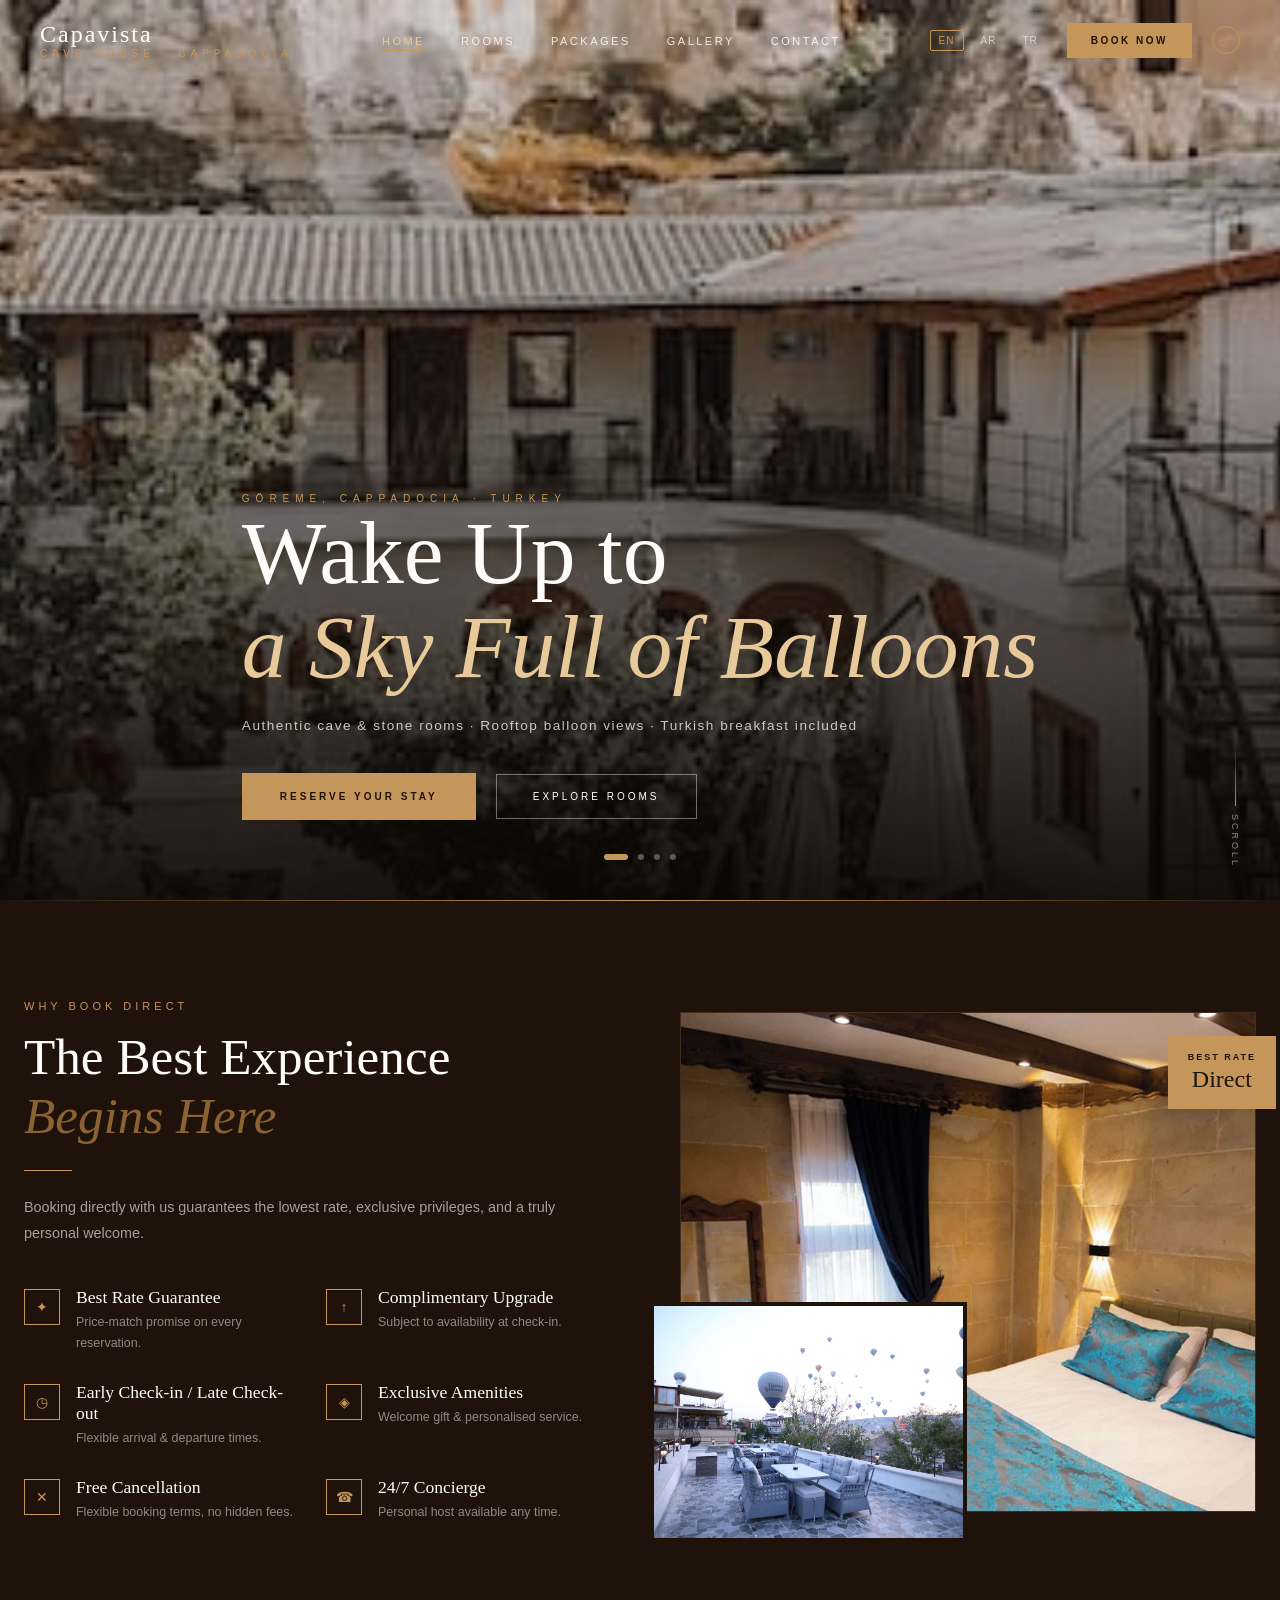
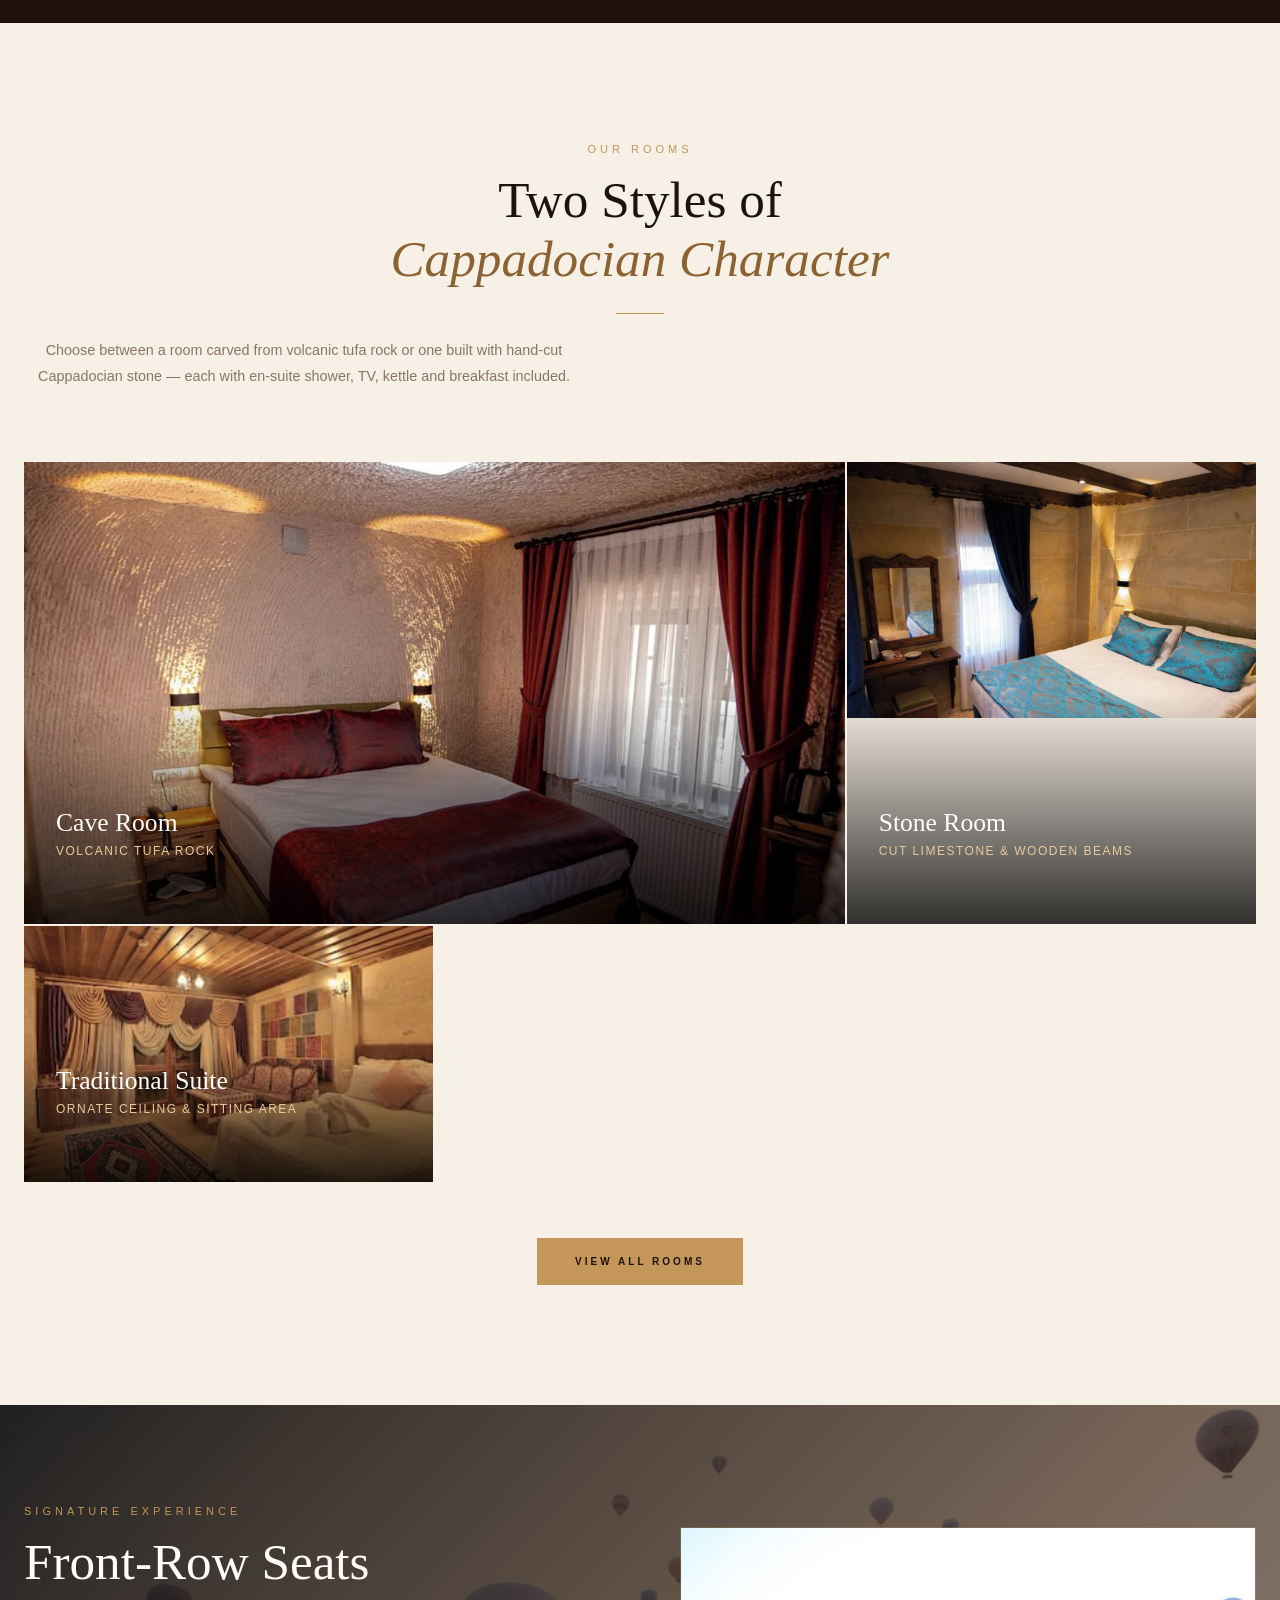
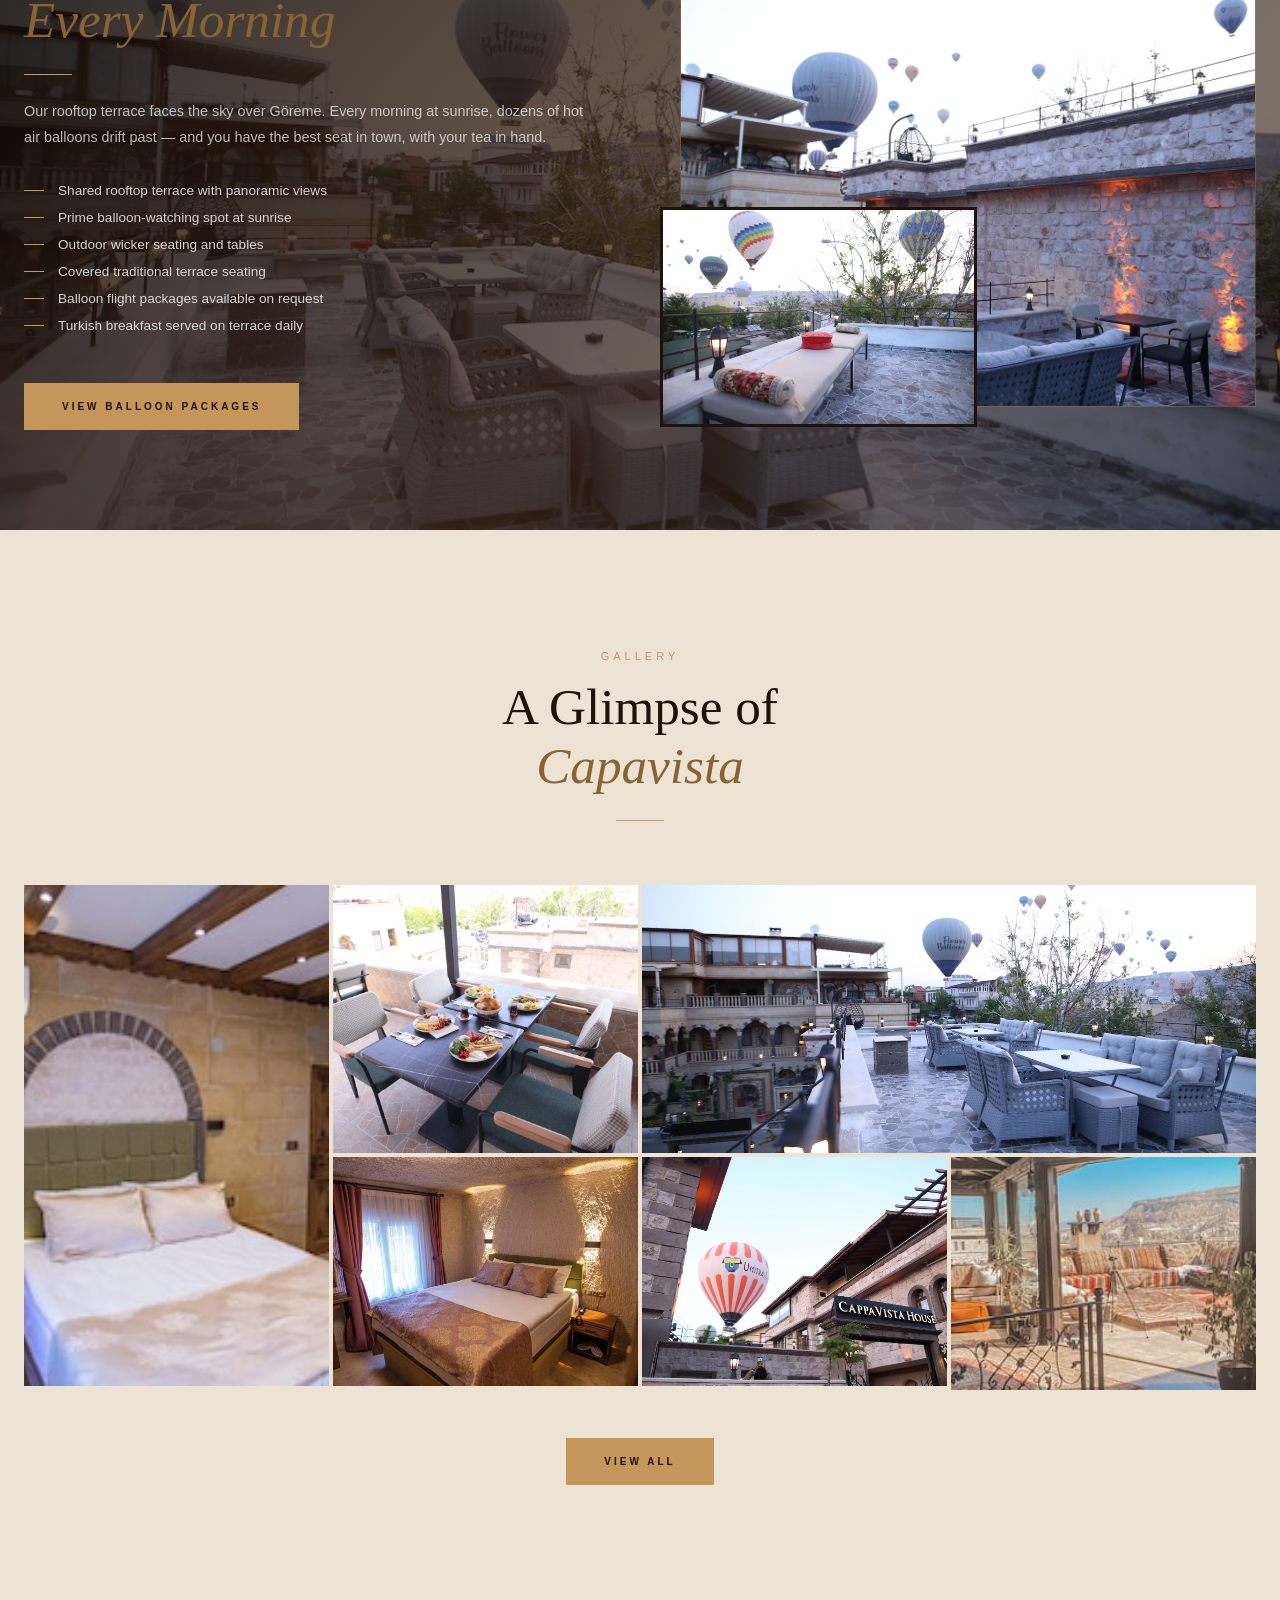
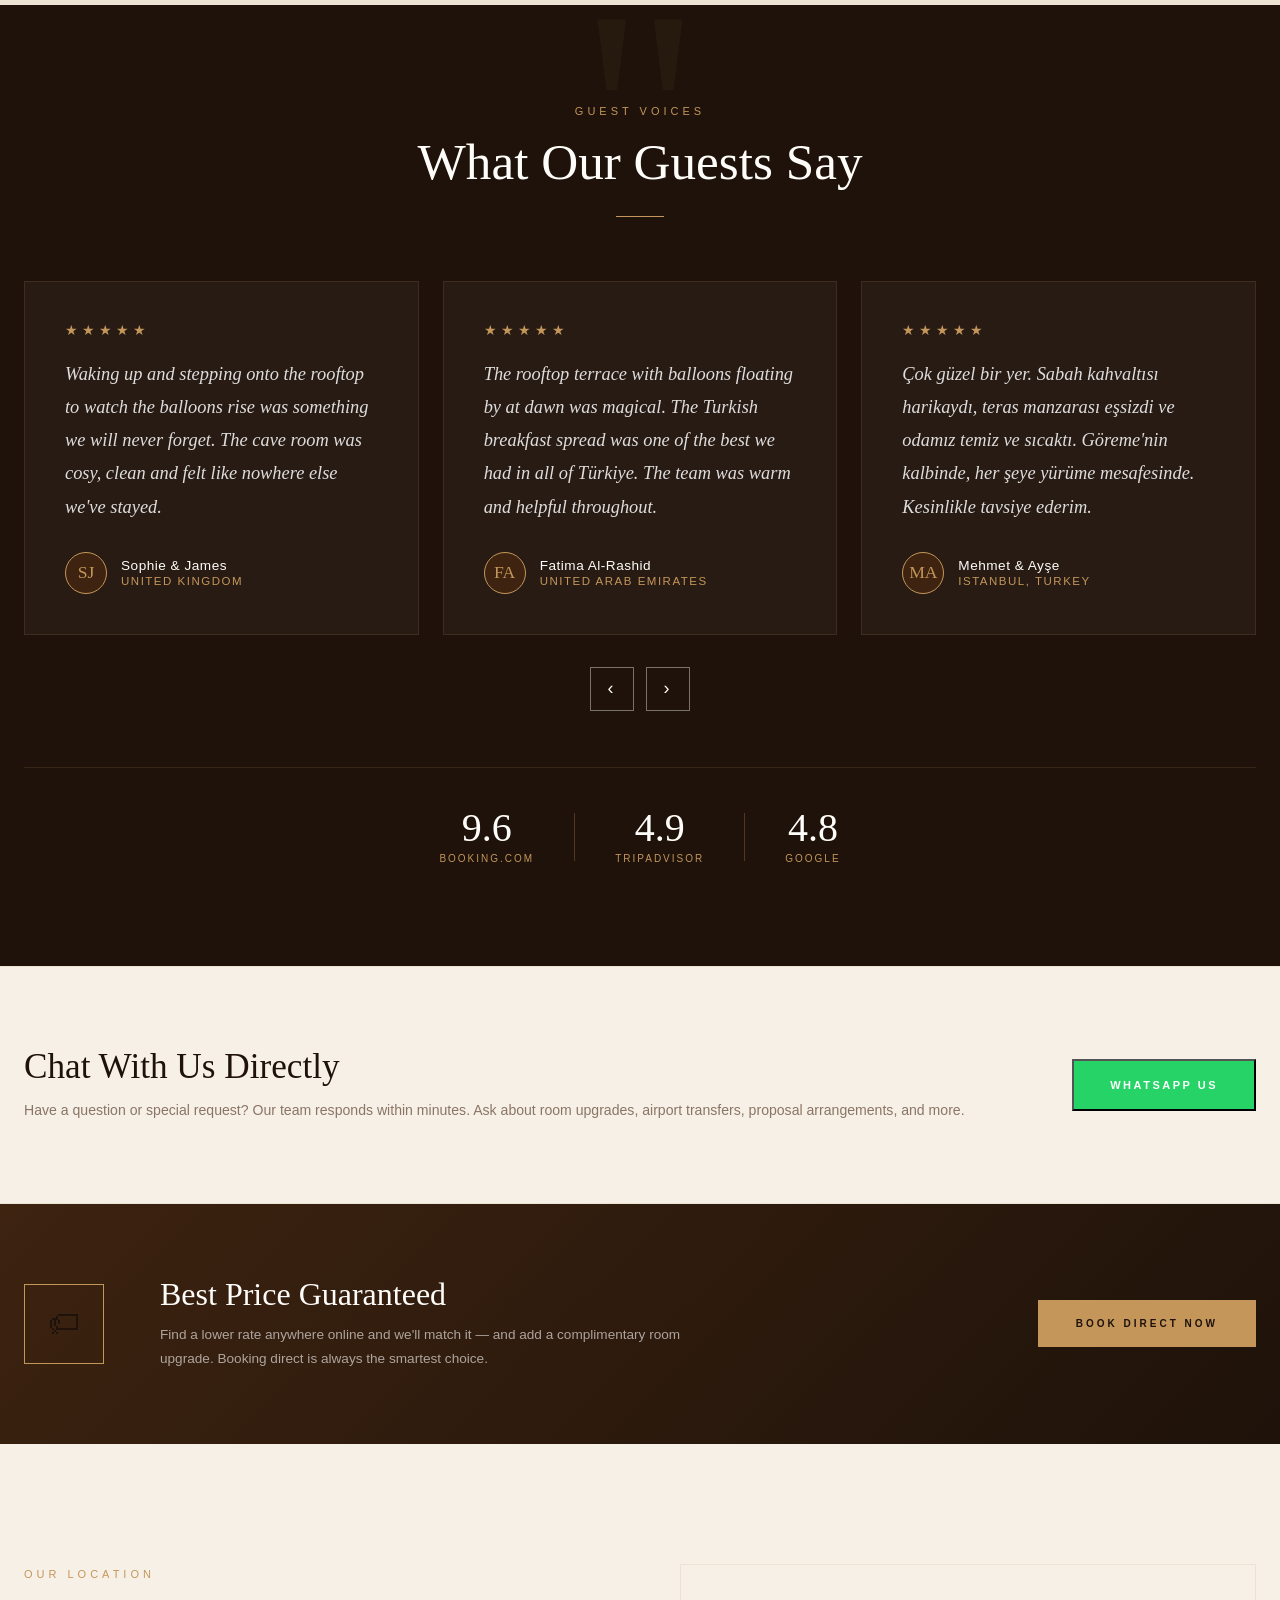
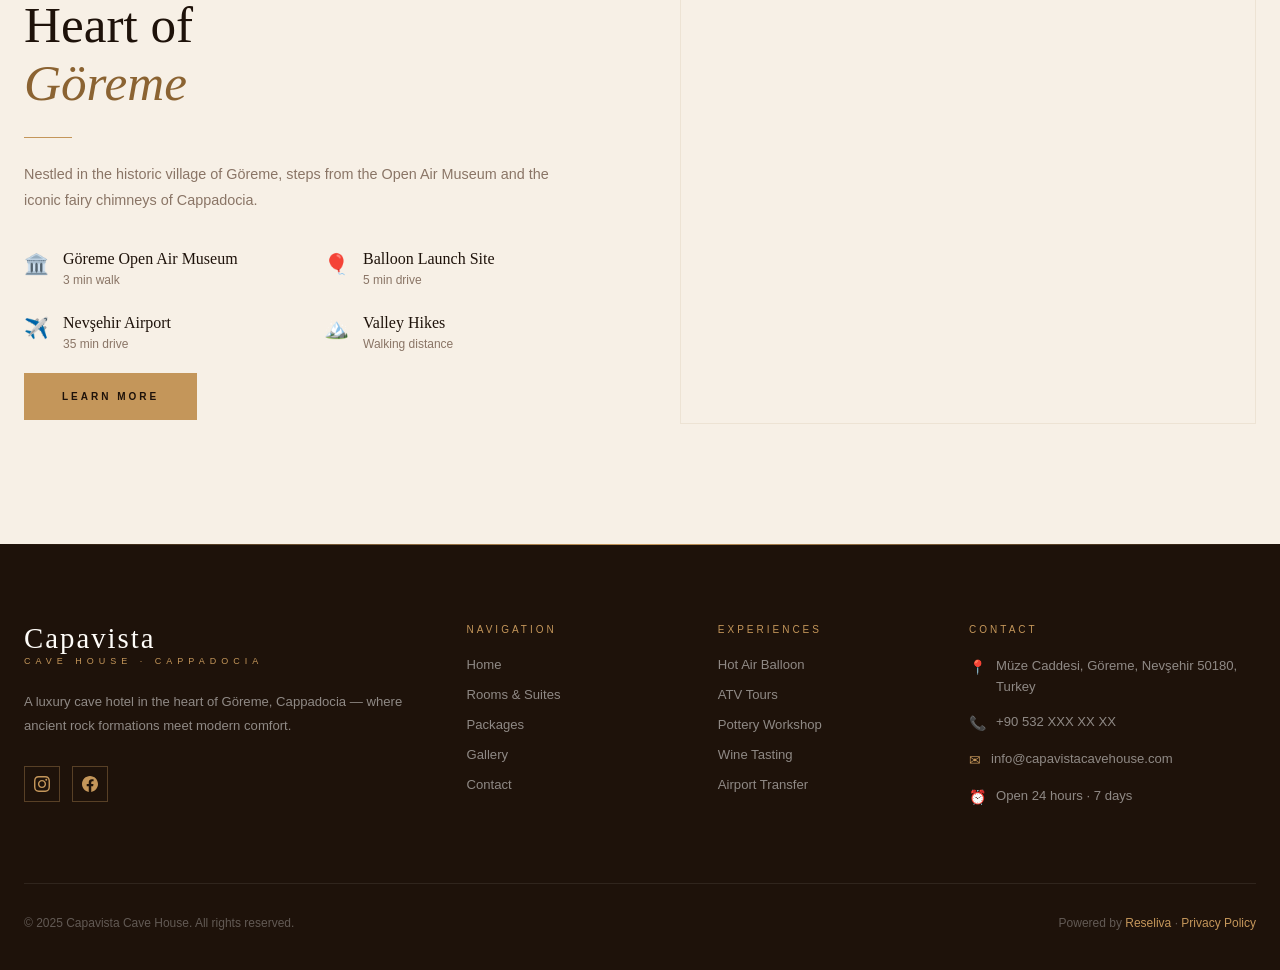
==== commit 863fe75c: "update" ====
--- a/index.html
+++ b/index.html
@@ -68,7 +68,7 @@
   <div class="hero__slides">
     <!-- Slide 1 -->
     <div class="hero__slide active">
-      <img src="images/42deda36.jpeg" alt="Rooftop terrace at dawn with dozens of hot air balloons" loading="eager" />
+      <img src="images/63ab1ea6.jpeg" alt="Capavista Cave House exterior Göreme" loading="eager" />
     </div>
     <!-- Slide 2 -->
     <div class="hero__slide">
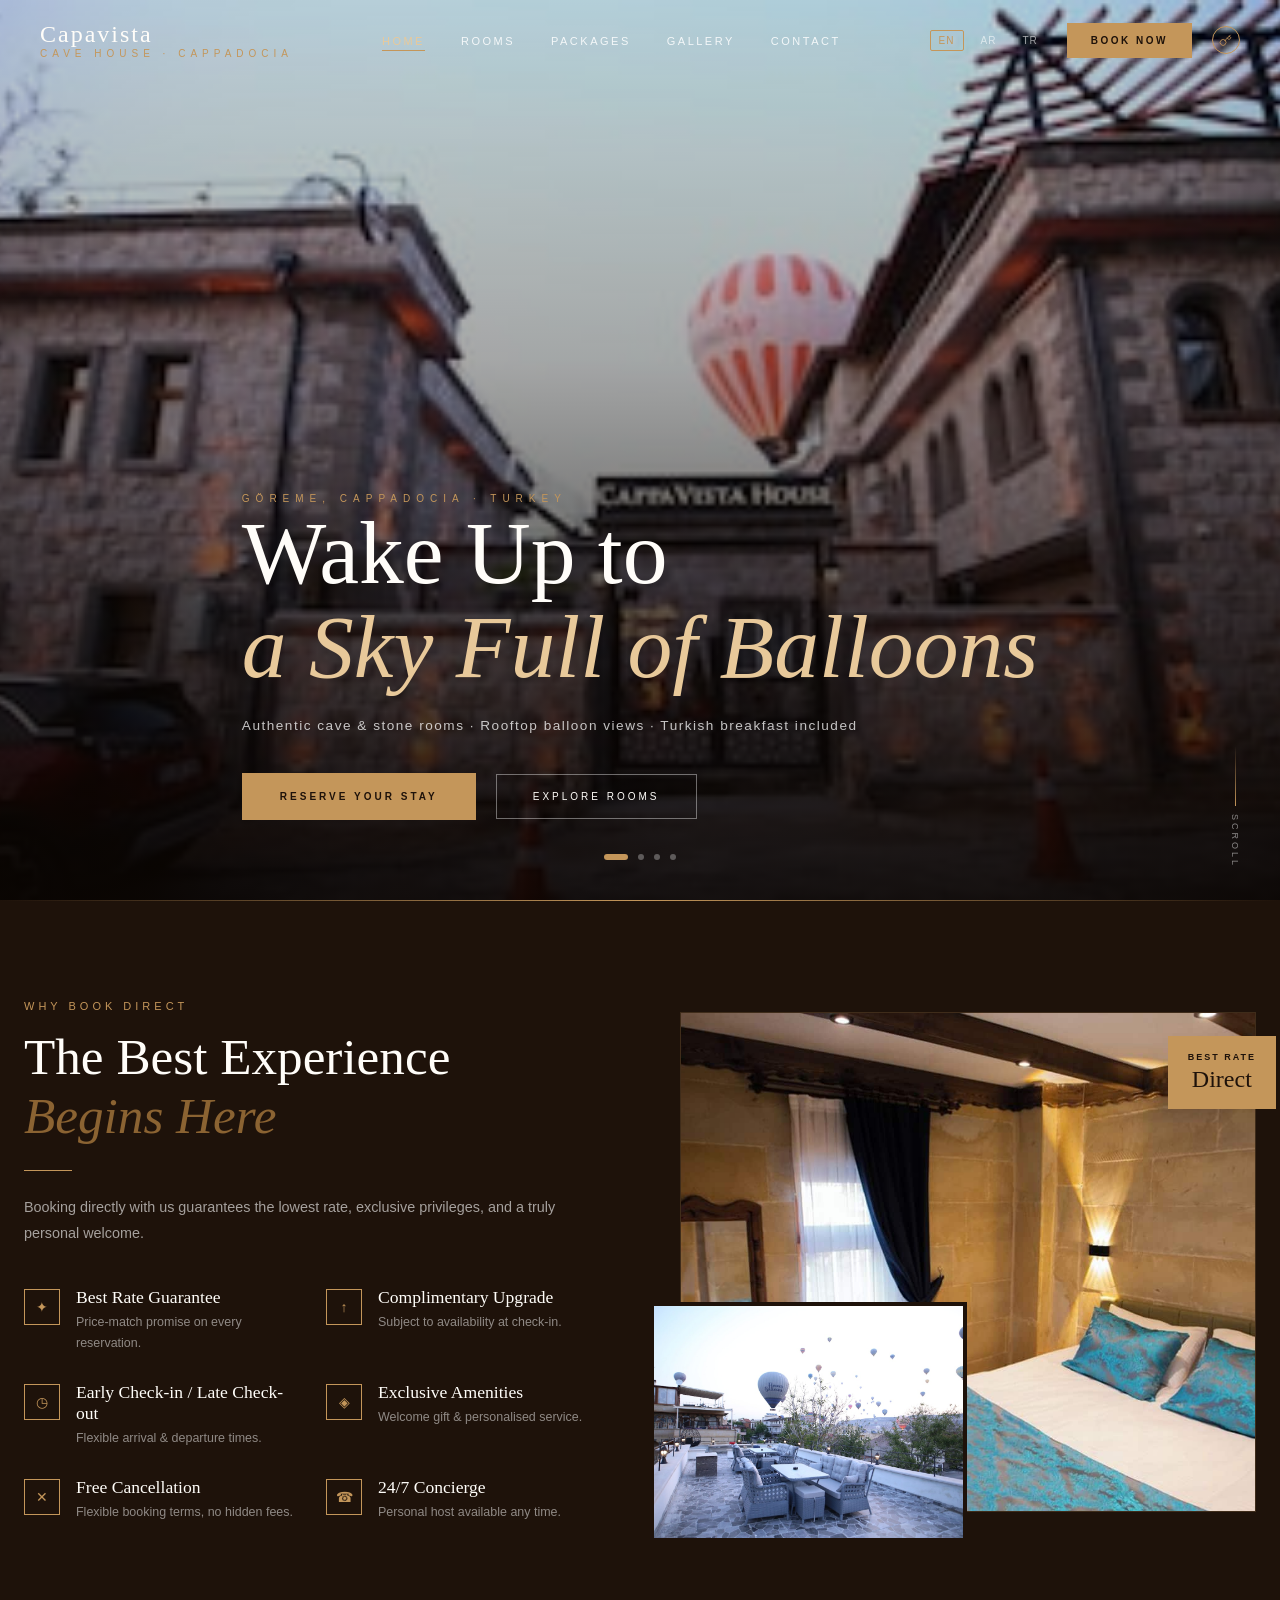
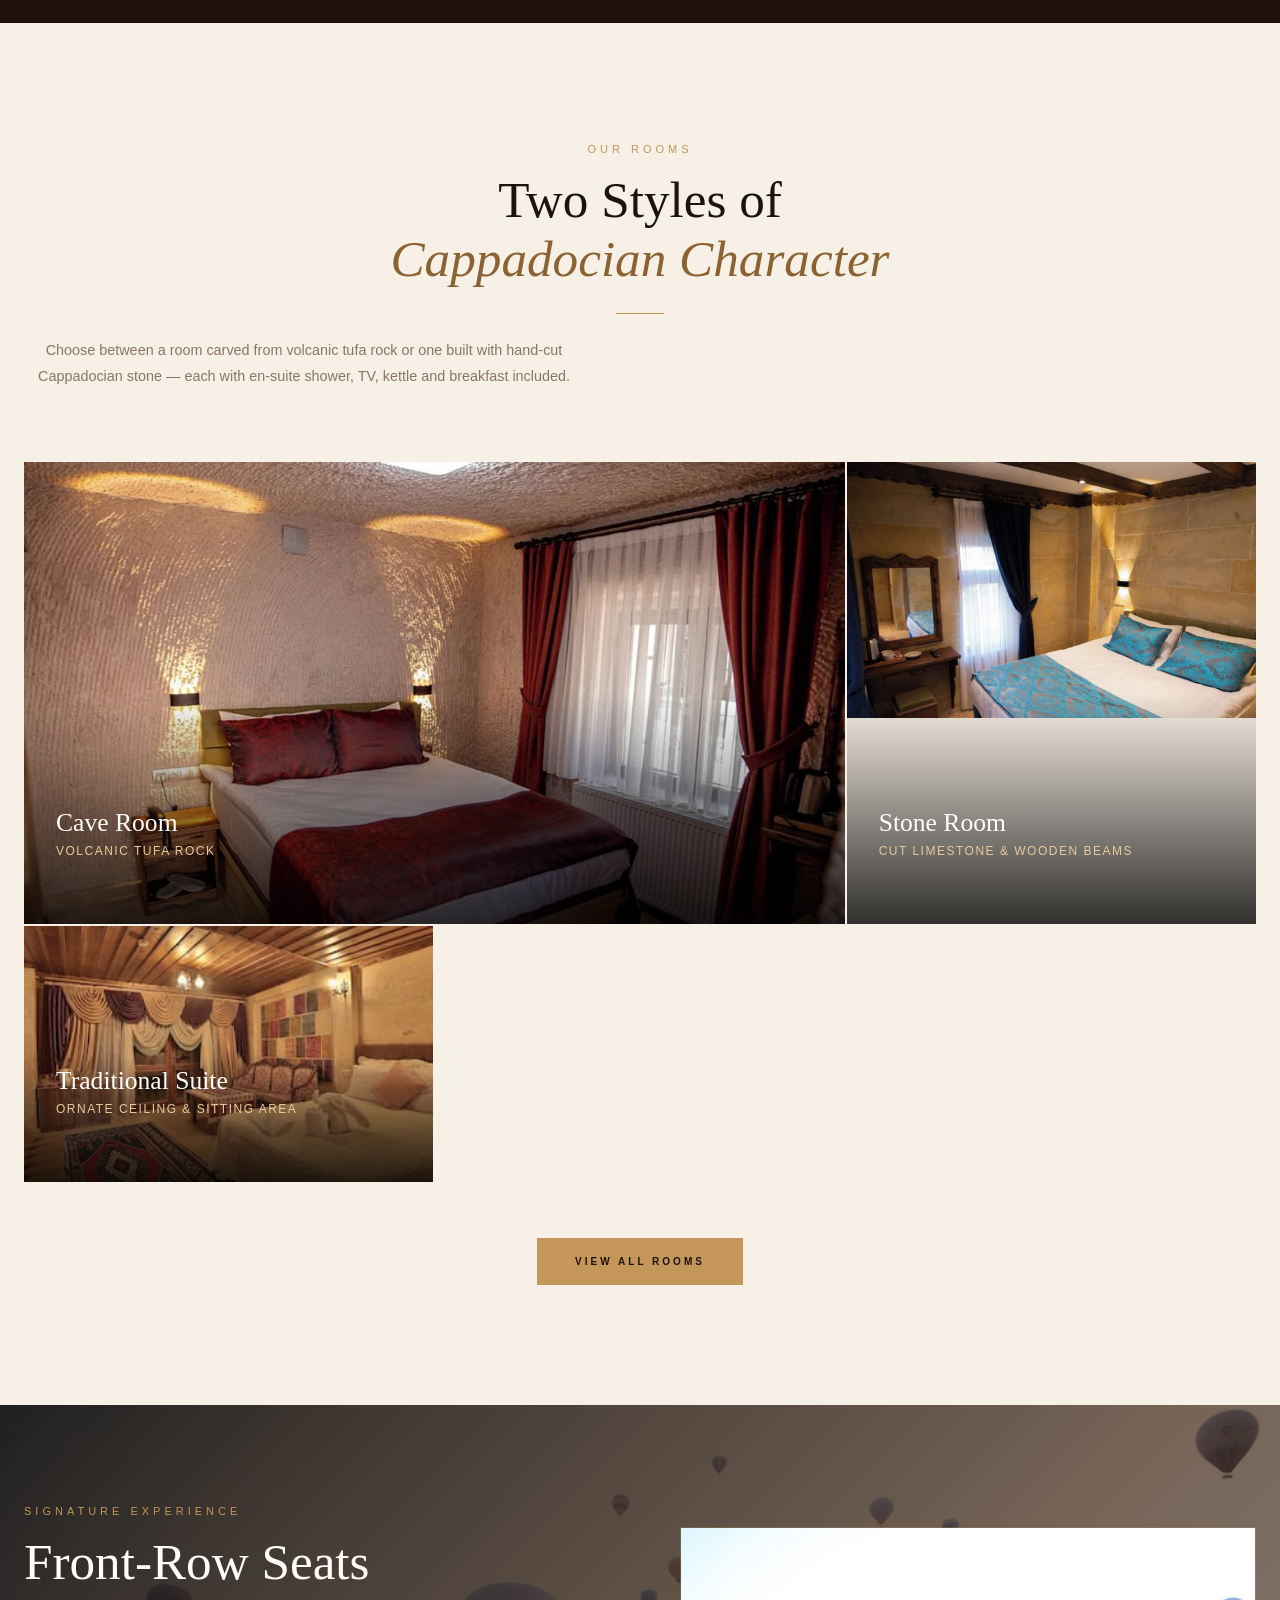
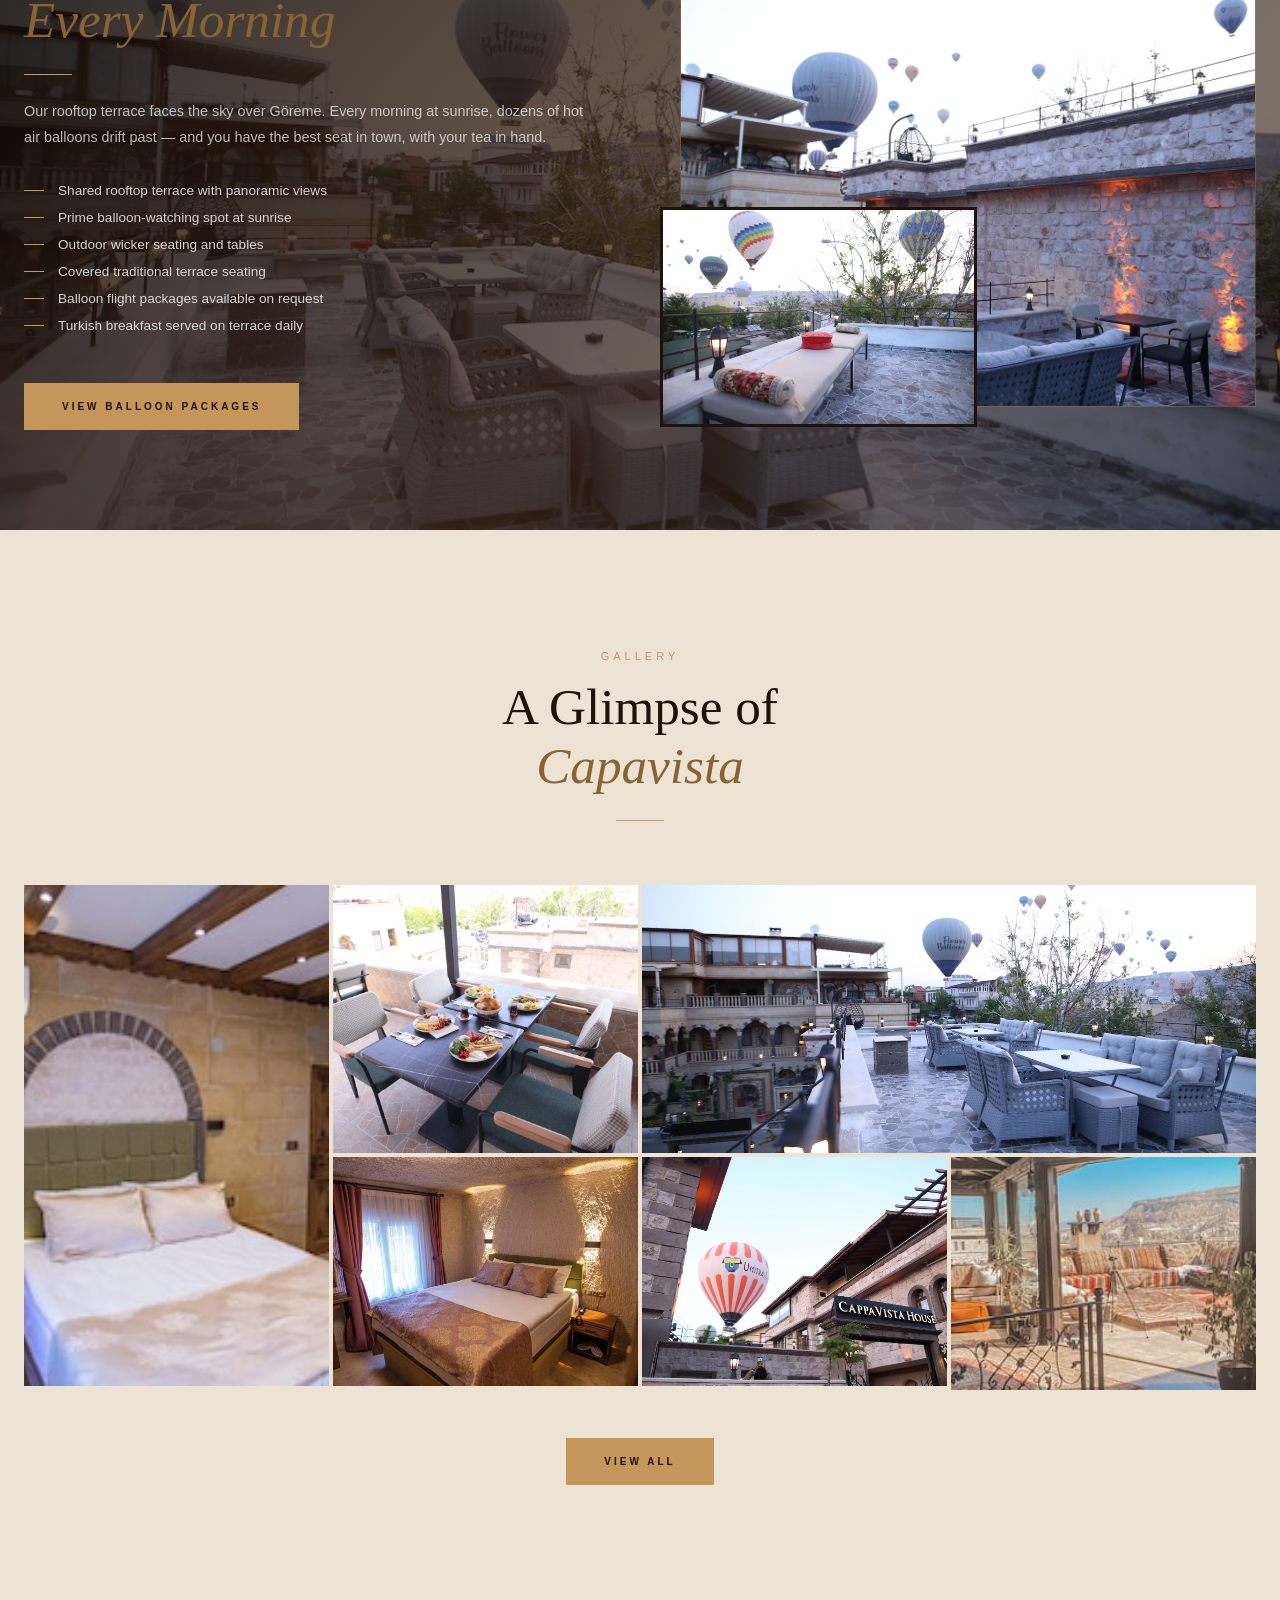
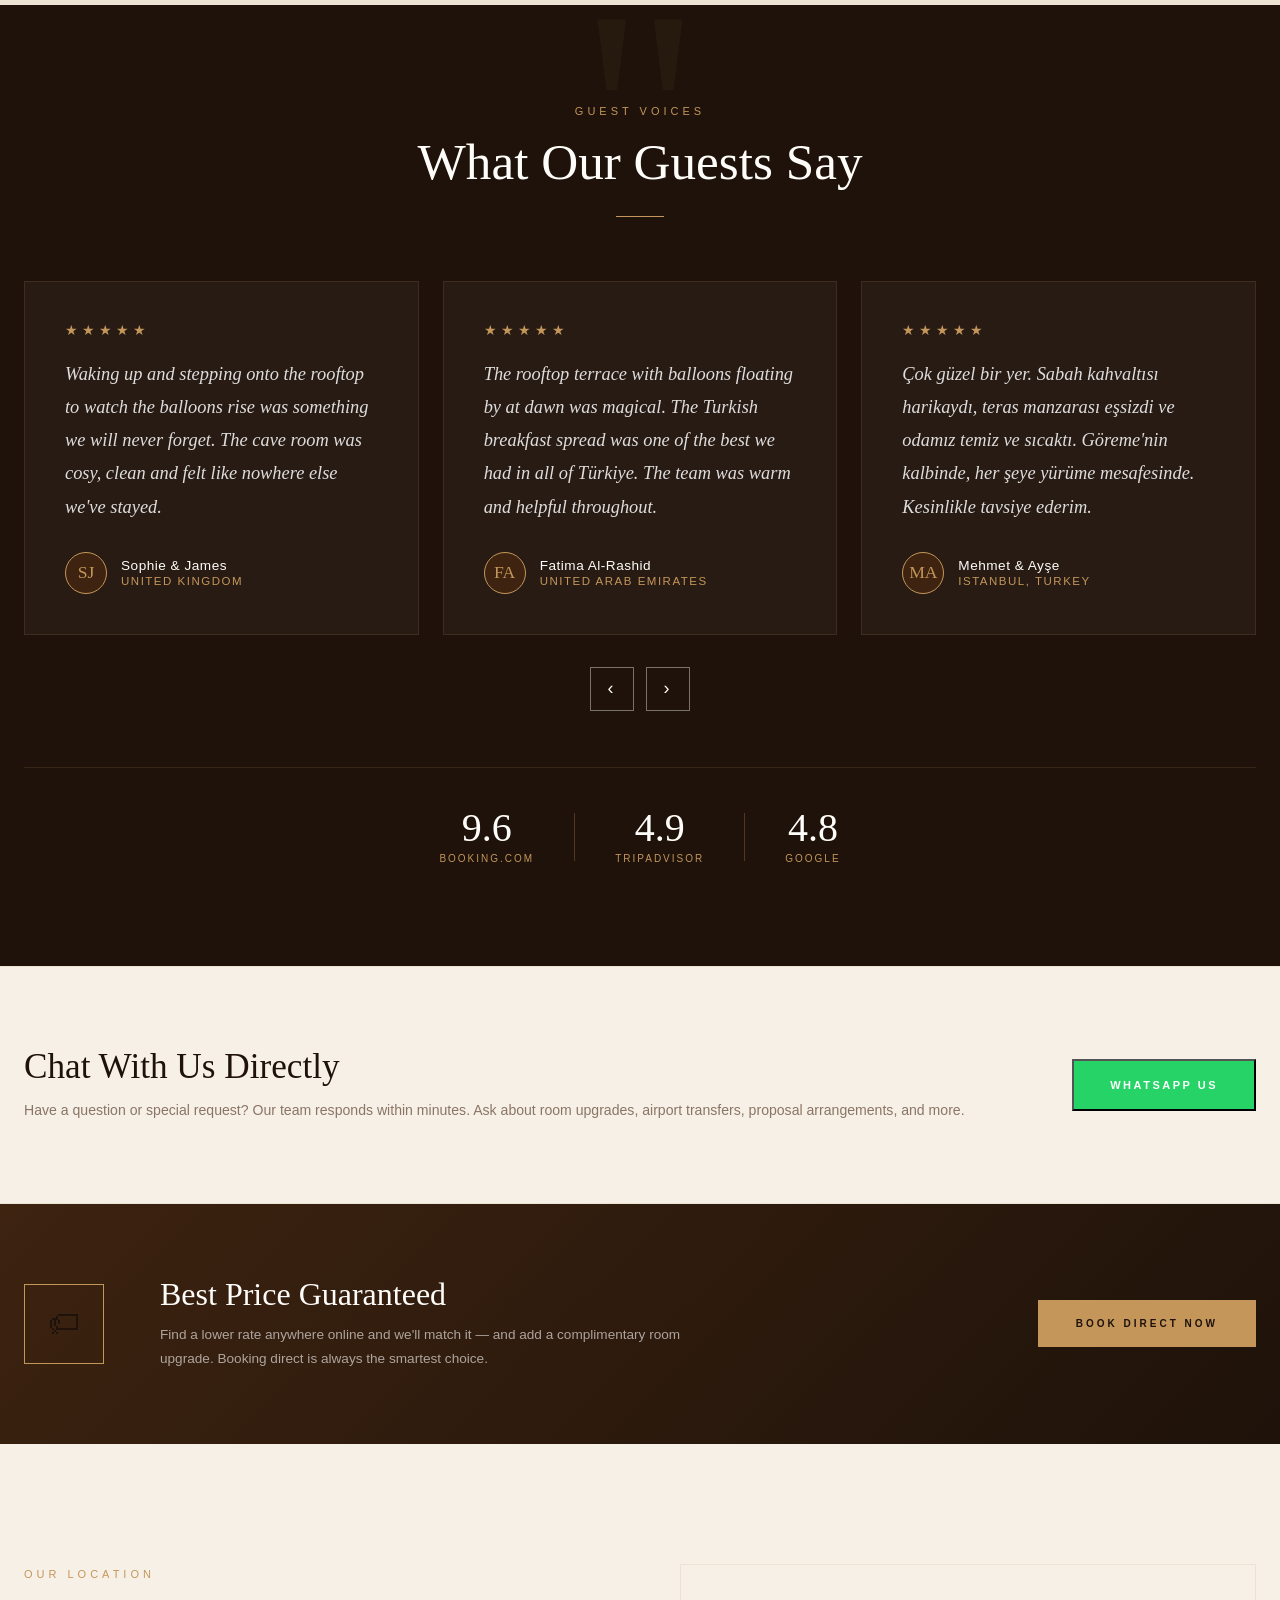
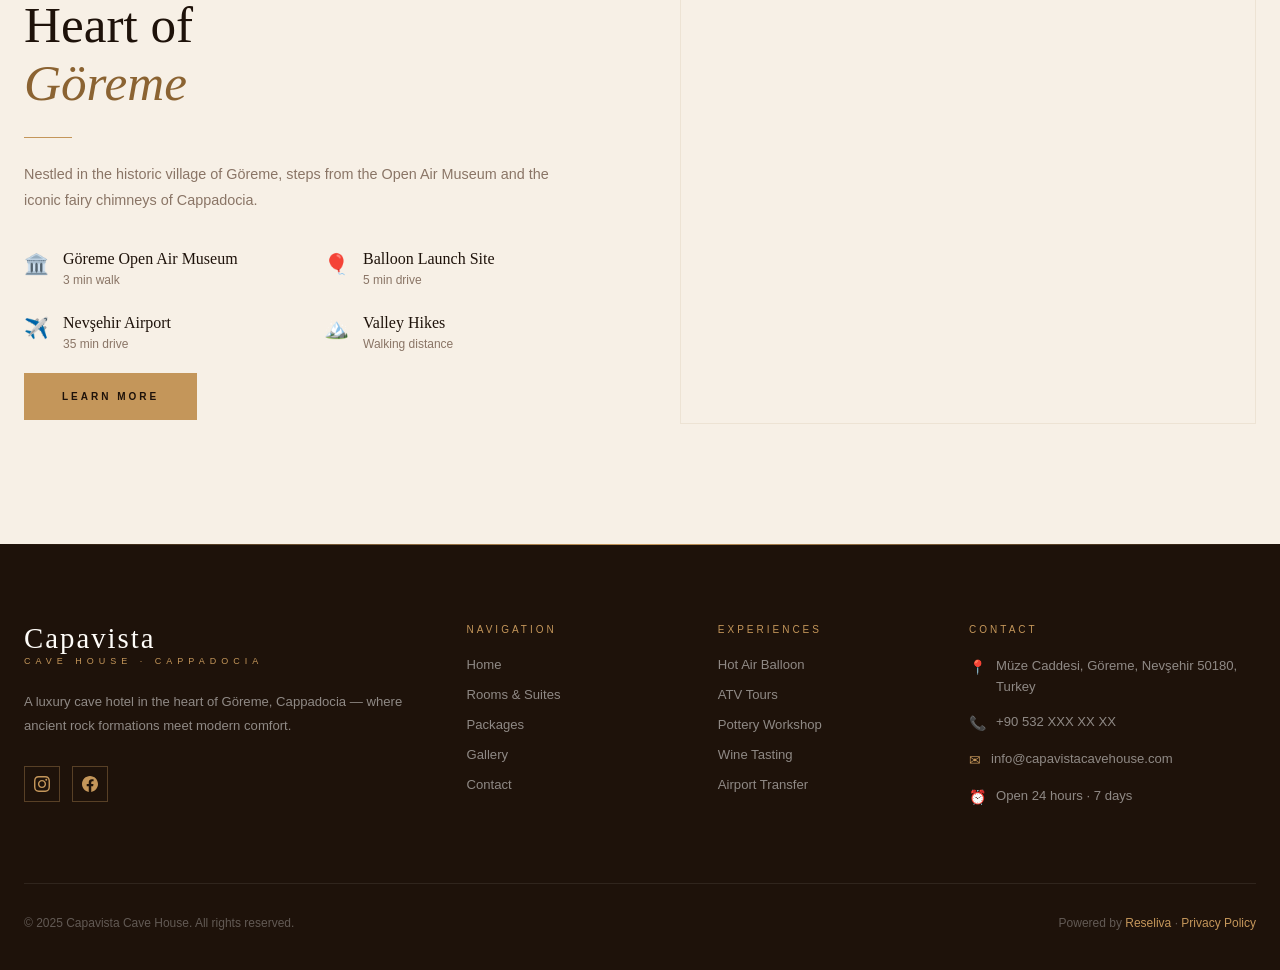
==== commit 70ee117e: "update" ====
--- a/index.html
+++ b/index.html
@@ -68,7 +68,7 @@
   <div class="hero__slides">
     <!-- Slide 1 -->
     <div class="hero__slide active">
-      <img src="images/63ab1ea6.jpeg" alt="Capavista Cave House exterior Göreme" loading="eager" />
+      <img src="images/709e8e15.jpeg" alt="Capavista Cave House exterior with hot air balloon at dusk" loading="eager" />
     </div>
     <!-- Slide 2 -->
     <div class="hero__slide">
